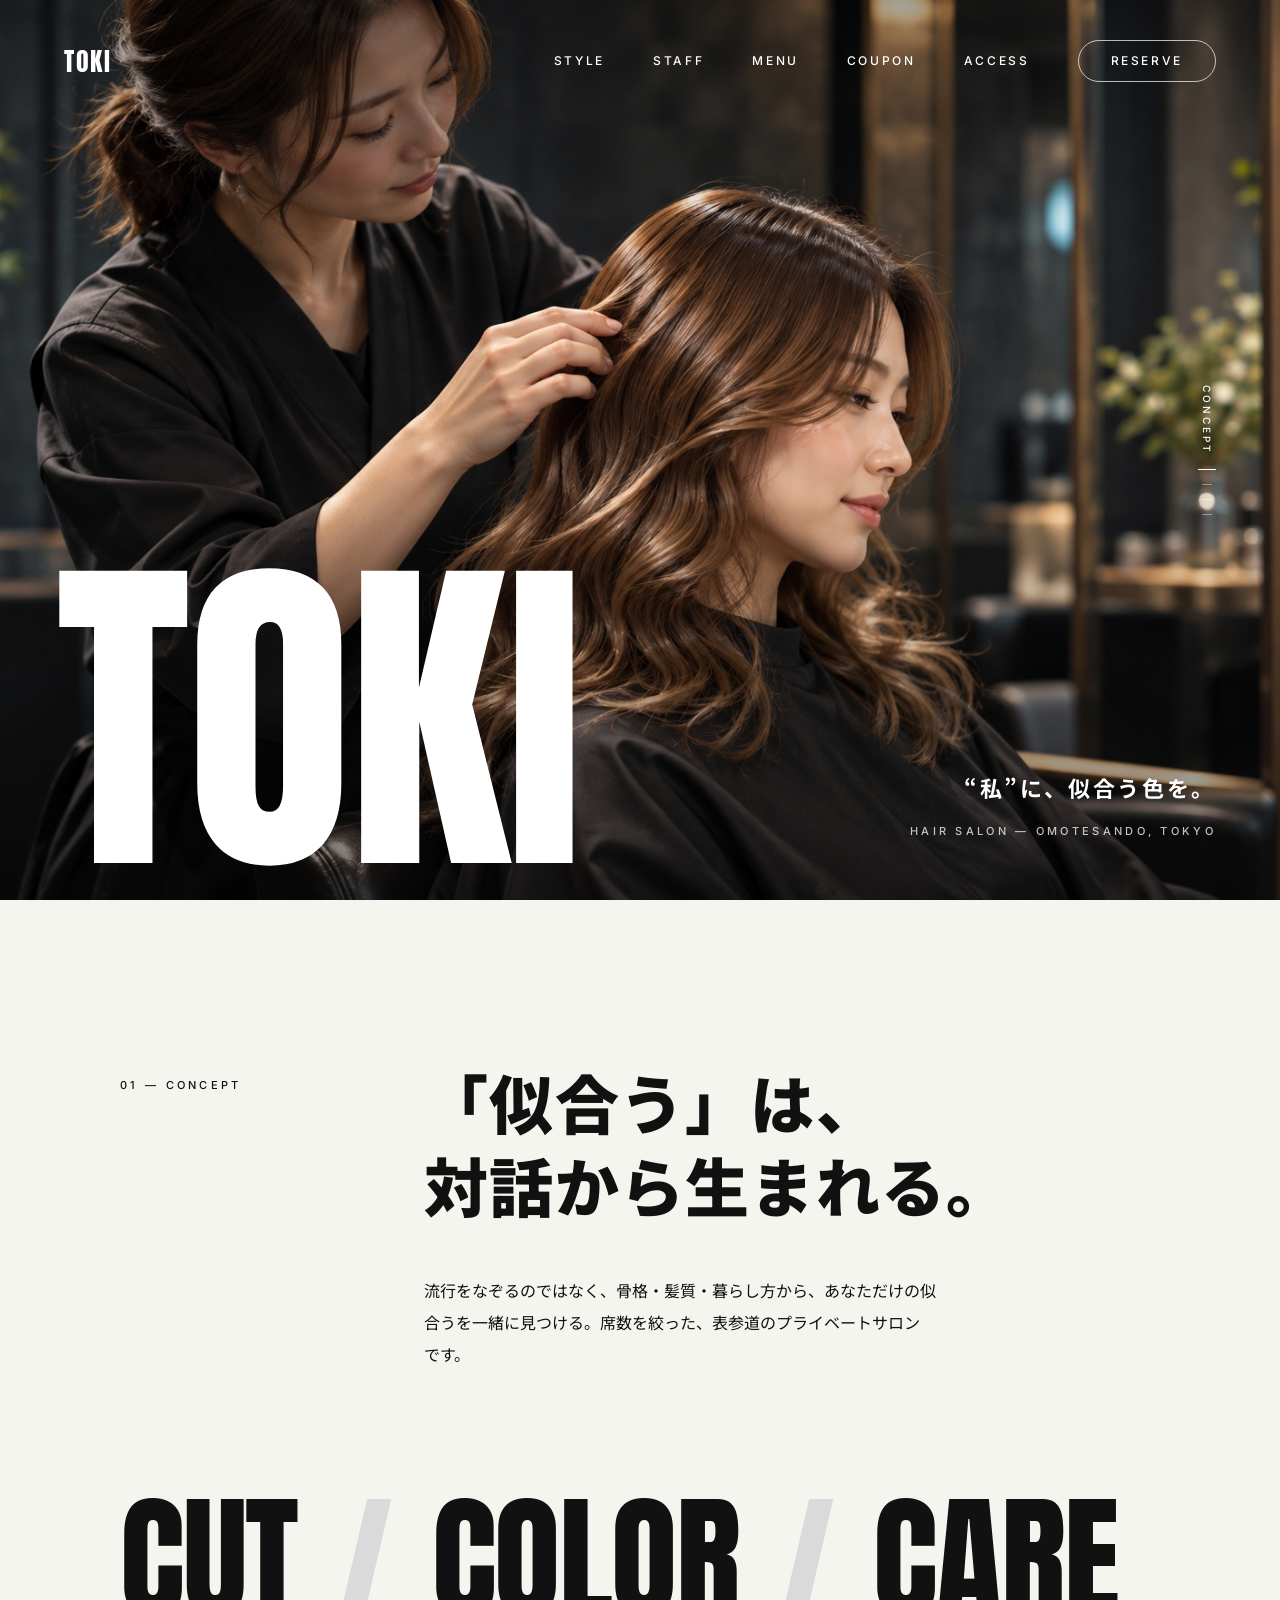
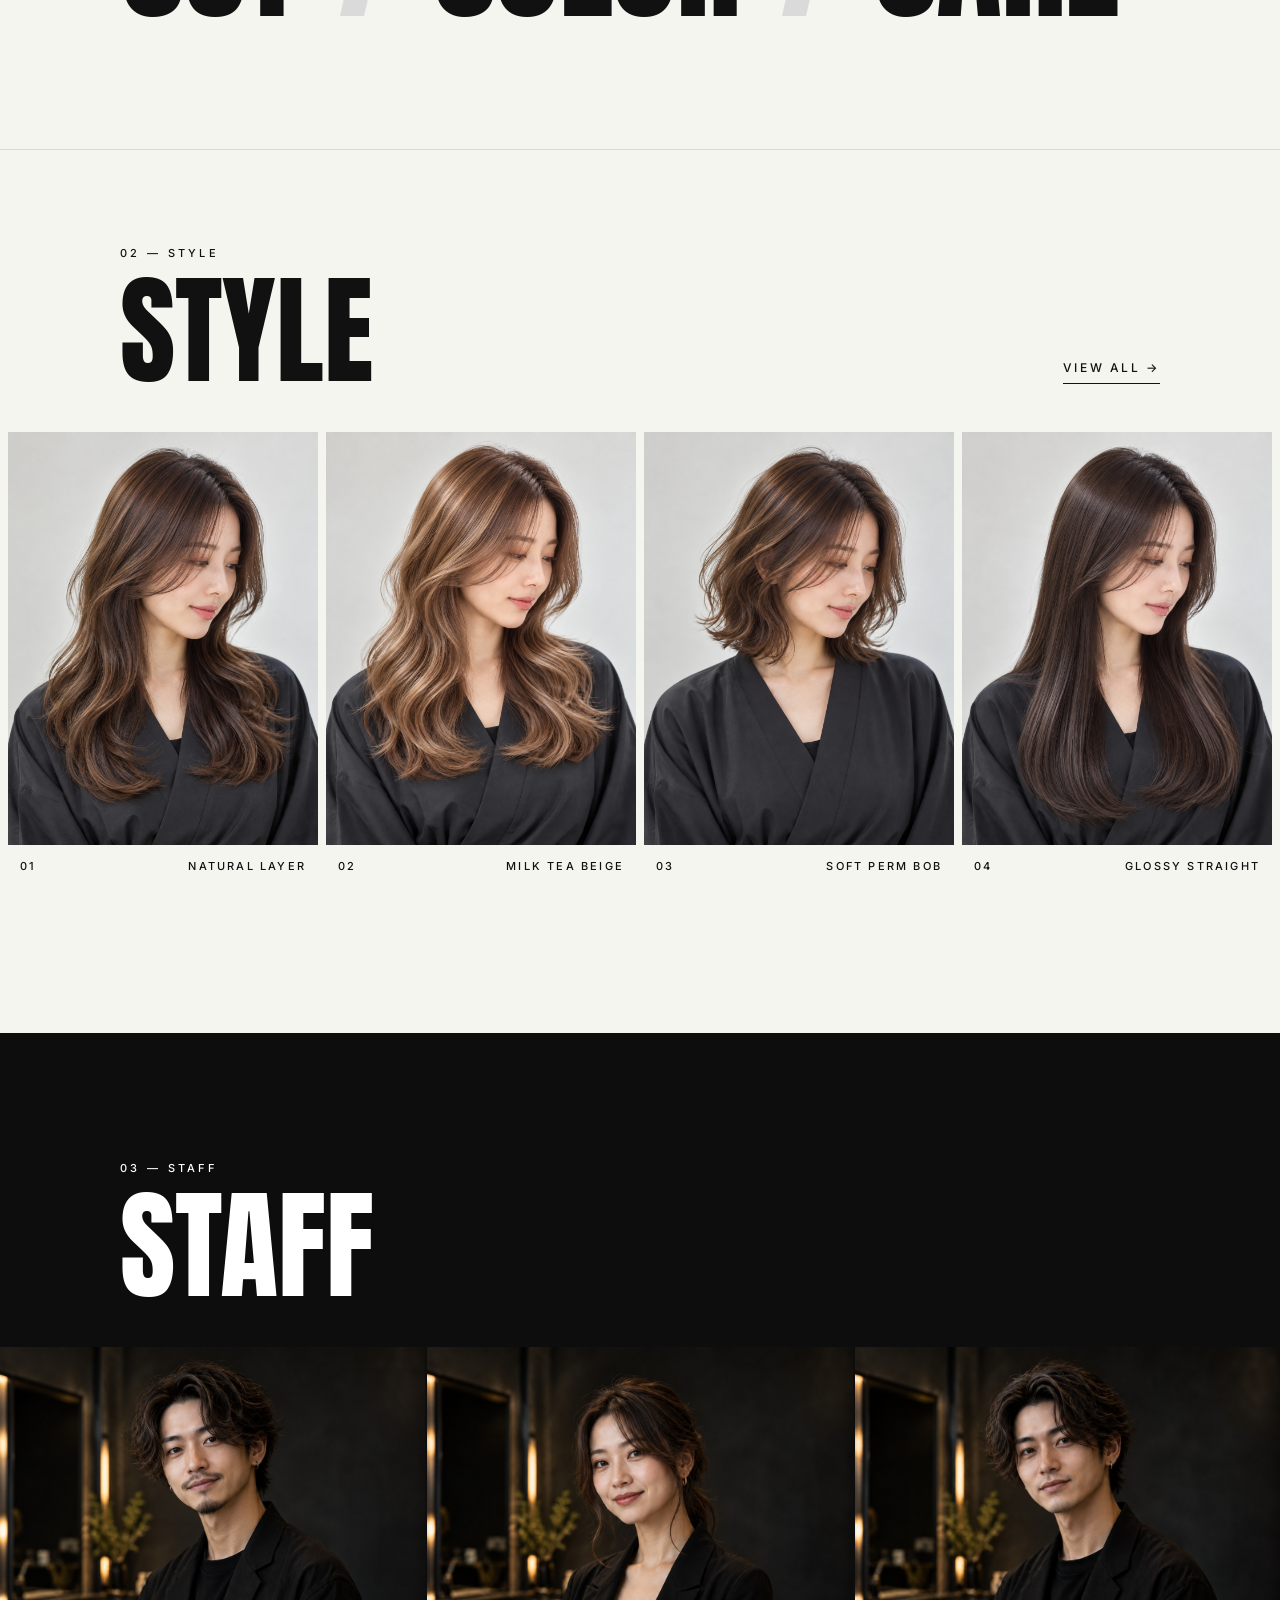
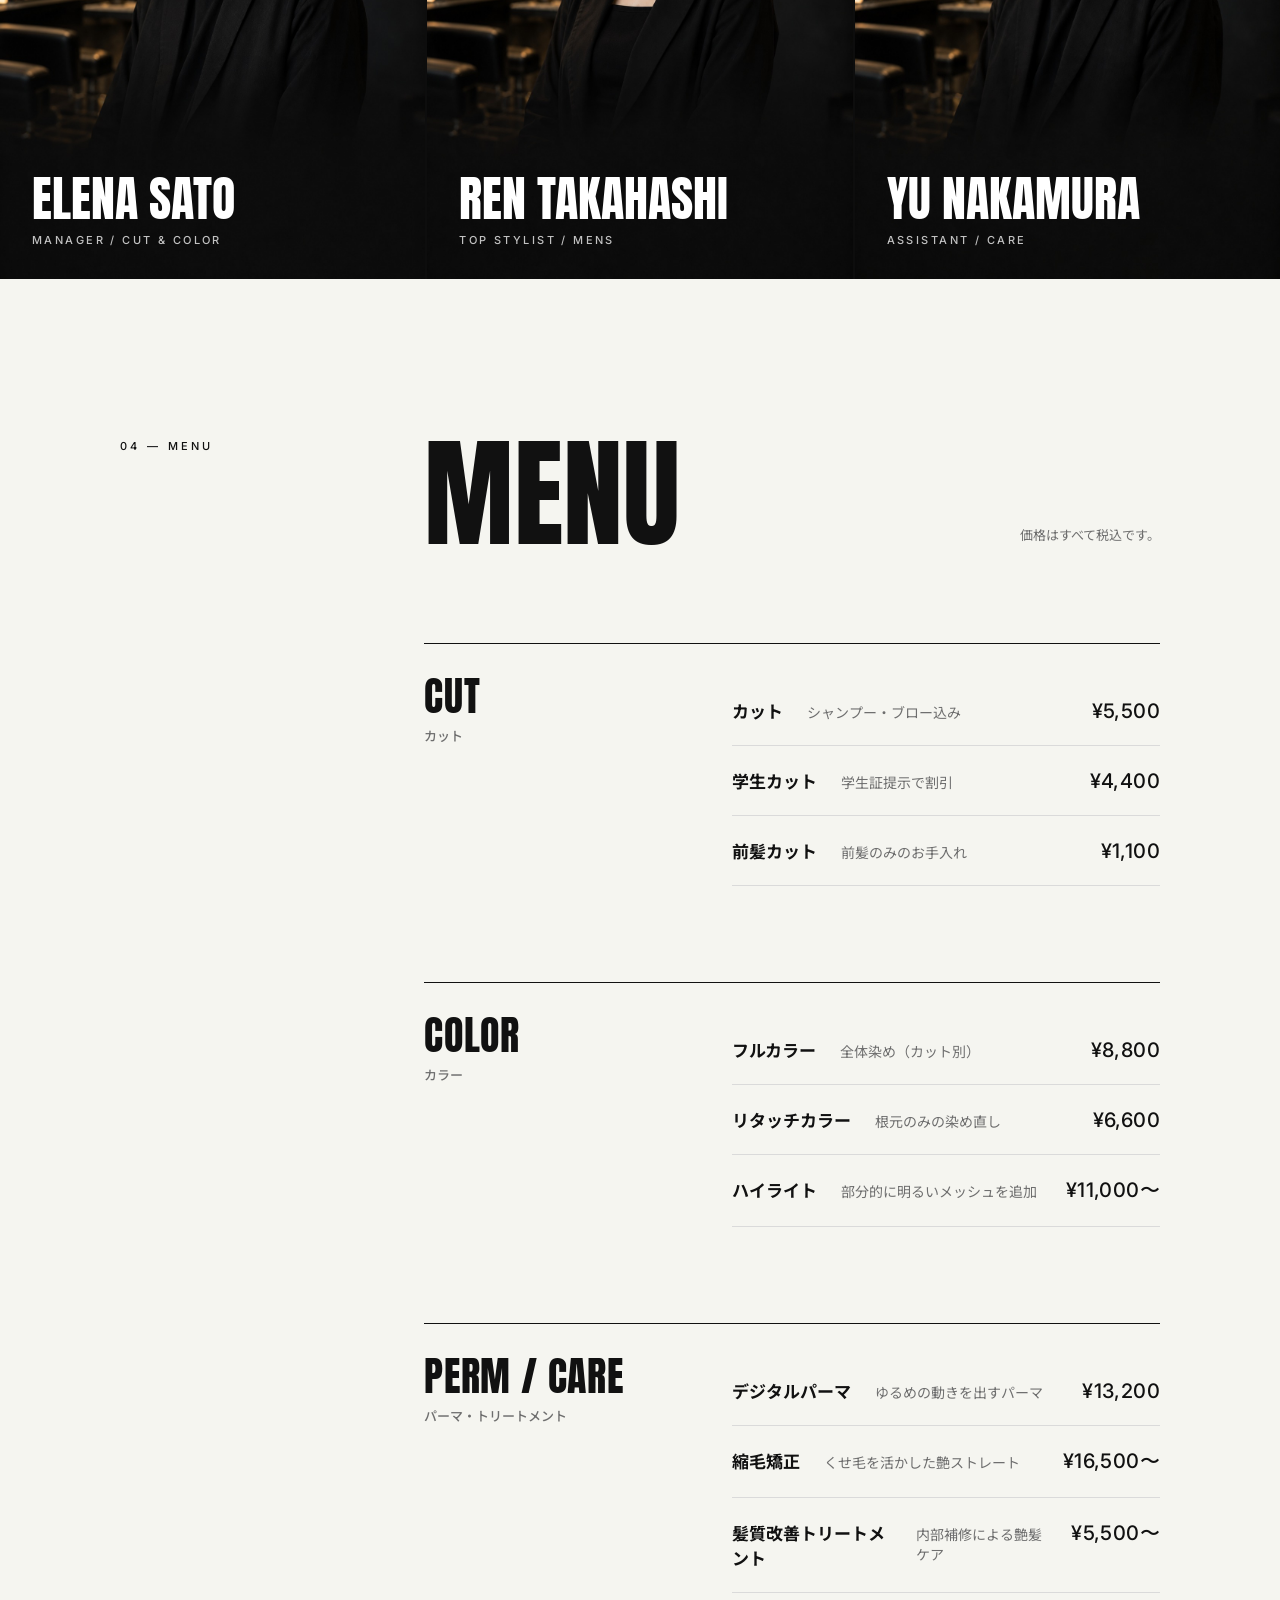
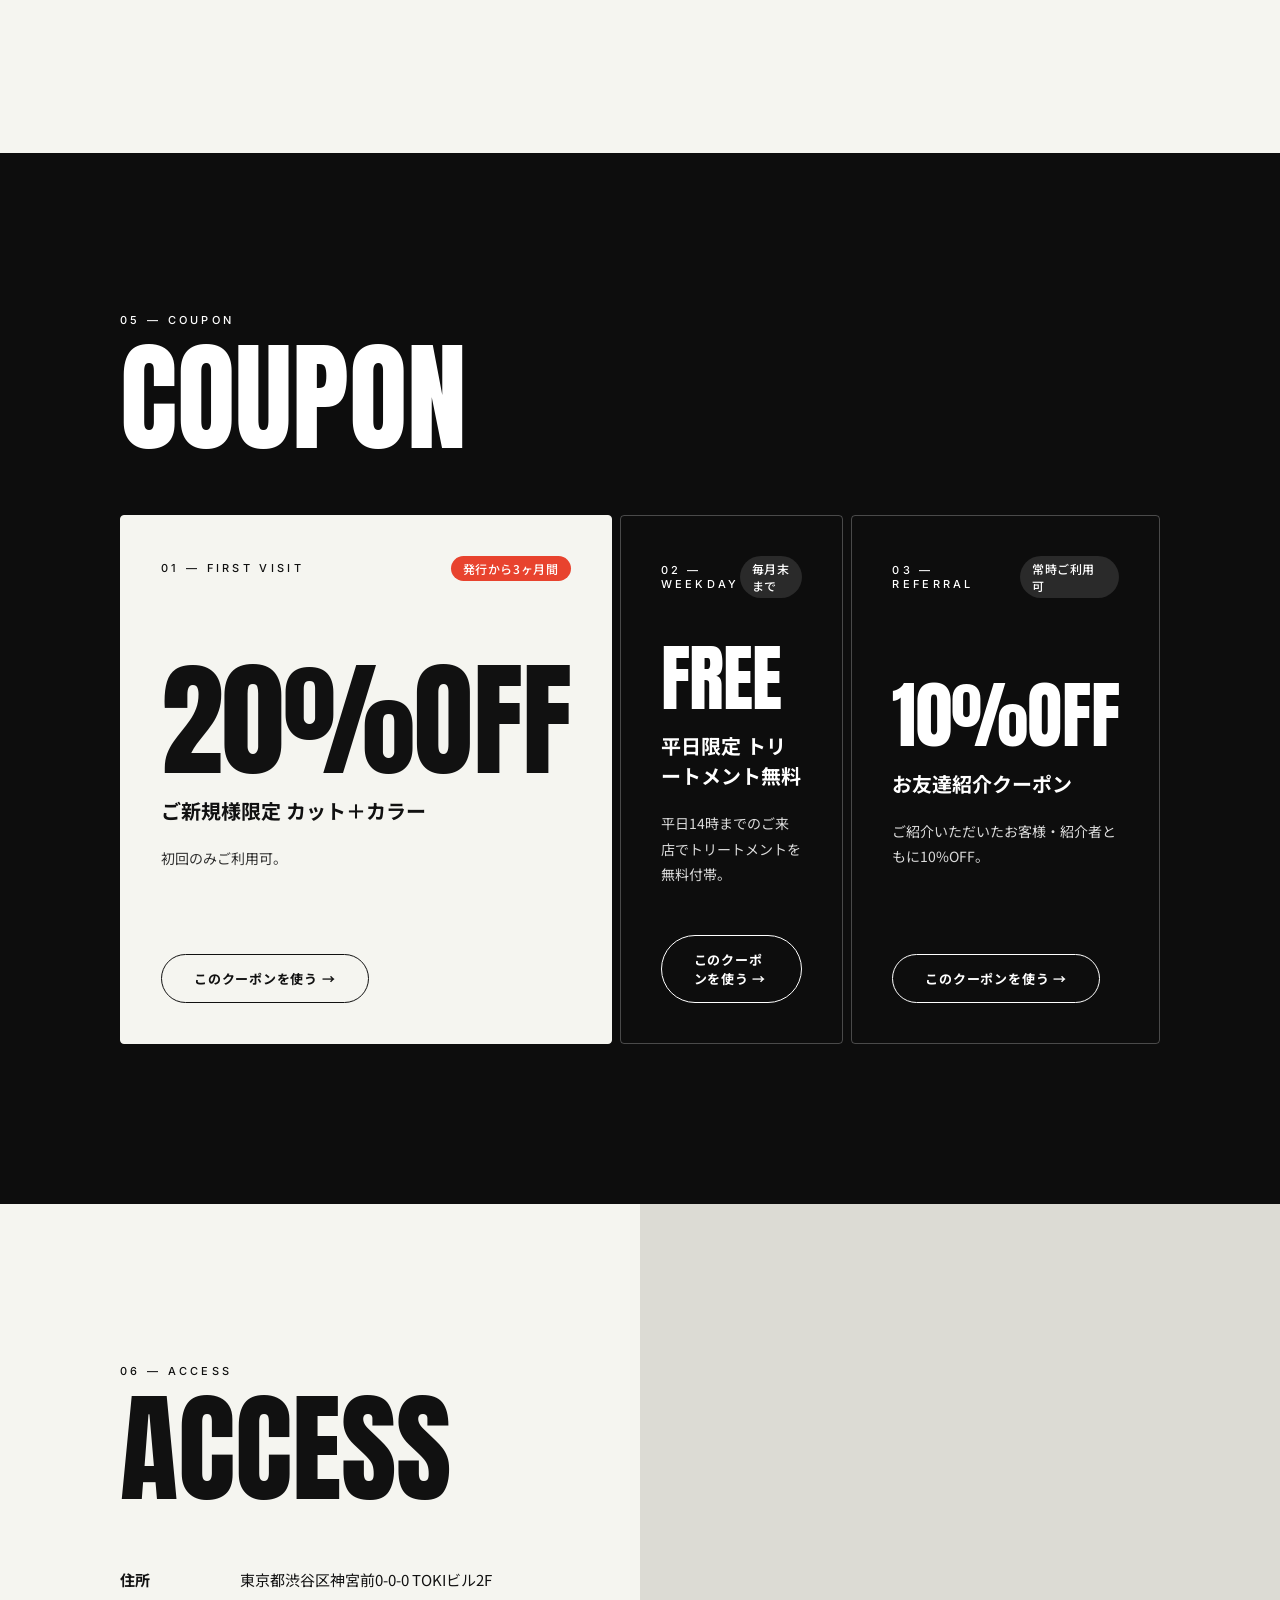
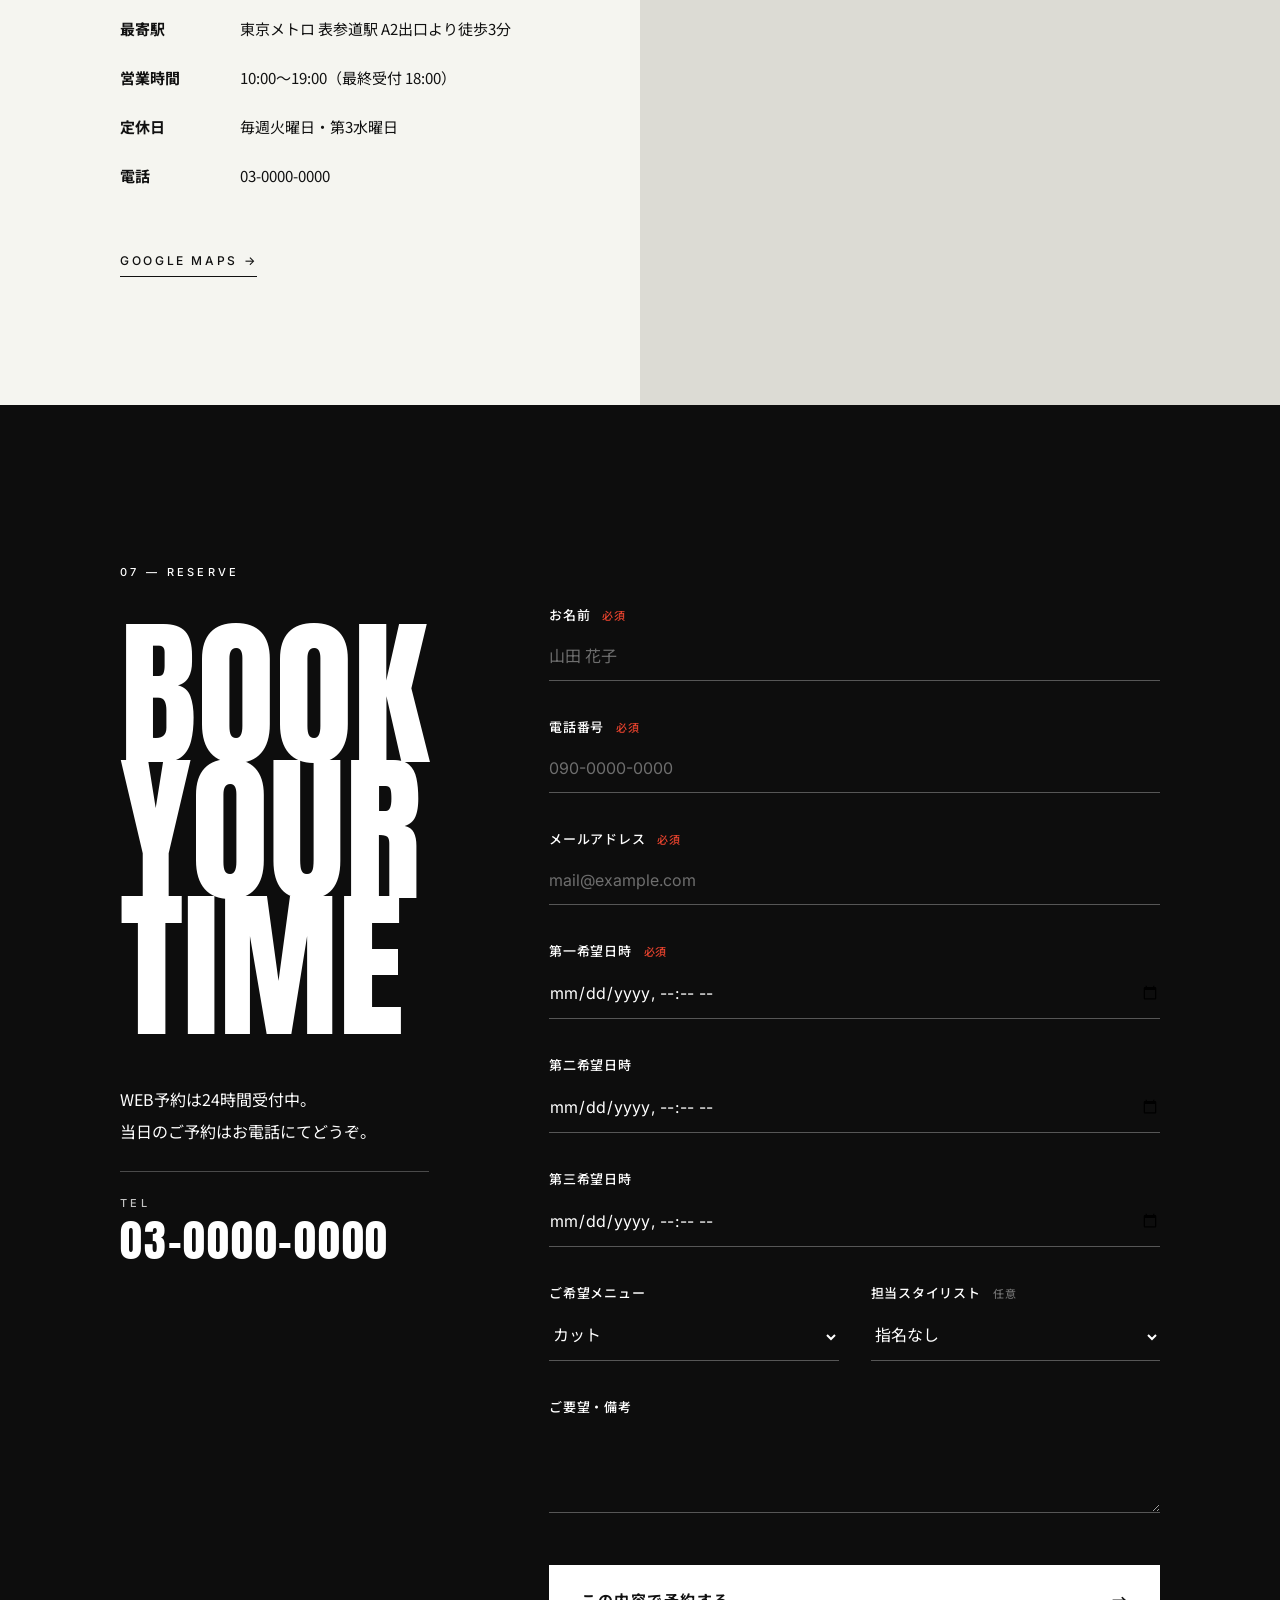
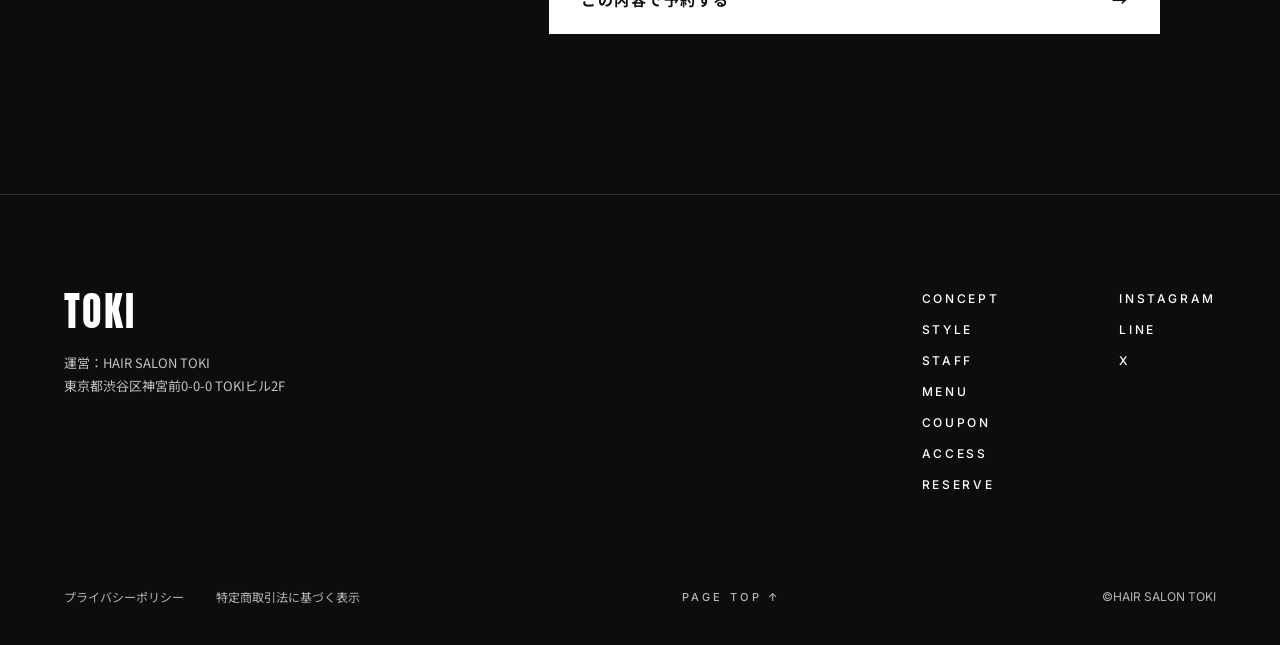
==== index.html @ 78ad76e9 "Add HAIR SALON TOKI static site, spec docs, and CLAUDE.md Import the Claude Design export (7 HTML pa" ====
<!DOCTYPE html>
<html lang="ja">
<head>
<meta charset="utf-8">
<meta name="viewport" content="width=device-width, initial-scale=1">
<title>HAIR SALON TOKI｜"なりたい"に寄り添う美容室</title>
<meta name="description" content="表参道の美容室HAIR SALON TOKI。骨格・髪質・ライフスタイルに合わせた似合わせカットとカラーが得意。少人数制で一人ひとりと丁寧に向き合います。ご新規様限定クーポンあり。">
<meta property="og:title" content="HAIR SALON TOKI｜&quot;なりたい&quot;に寄り添う美容室">
<meta property="og:description" content="一人ひとりの魅力を引き出す、少人数制のプライベートサロン。カット・カラー・トリートメントを得意とするスタイリストがお迎えします。">
<meta property="og:image" content="./images/ogp.jpg">
<meta name="twitter:card" content="summary_large_image">
<link rel="preconnect" href="https://fonts.googleapis.com">
<link rel="preconnect" href="https://fonts.gstatic.com" crossorigin>
<link href="https://fonts.googleapis.com/css2?family=Anton&family=Inter:wght@400;500;600&family=Noto+Sans+JP:wght@400;500;700;900&display=swap" rel="stylesheet">
<link rel="stylesheet" href="./css/style.css">
</head>
<body>
<div class="page">

  <section id="top" class="home-hero">
    <img class="home-hero__img" src="./images/hero-main.jpg" alt="施術中のスタイリストとお客様の様子" width="1586" height="992" fetchpriority="high">
    <div class="home-hero__shade"></div>
    <header class="site-header">
      <a href="index.html" class="site-header__logo" aria-current="page">TOKI</a>
      <nav class="site-header__nav" aria-label="メインメニュー">
        <a href="style.html">STYLE</a>
        <a href="staff.html">STAFF</a>
        <a href="menu.html">MENU</a>
        <a href="menu.html#coupon">COUPON</a>
        <a href="access.html">ACCESS</a>
        <a href="reserve.html" class="btn-outline">RESERVE</a>
      </nav>
    </header>
    <div class="scroll-indicator" aria-hidden="true">
      <div class="scroll-indicator__label">CONCEPT</div>
      <div class="scroll-indicator__tick scroll-indicator__tick--on"></div>
      <div class="scroll-indicator__tick"></div>
      <div class="scroll-indicator__tick"></div>
      <div class="scroll-indicator__tick"></div>
    </div>
    <div class="home-hero__bottom">
      <h1 class="home-hero__logo" aria-label="HAIR SALON TOKI">TOKI</h1>
      <div class="home-hero__copy">
        <p class="home-hero__catch">“私”に、似合う色を。</p>
        <p class="home-hero__place eyebrow" lang="en">HAIR SALON — OMOTESANDO, TOKYO</p>
      </div>
    </div>
  </section>

  <main>
    <section id="concept" class="home-concept light" aria-labelledby="concept-title">
      <div class="story__grid">
        <div class="story__label eyebrow">01 — CONCEPT</div>
        <div class="story__main">
          <h2 id="concept-title" class="story__title">「似合う」は、<br>対話から生まれる。</h2>
          <p class="home-concept__text">流行をなぞるのではなく、骨格・髪質・暮らし方から、あなただけの似合うを一緒に見つける。席数を絞った、表参道のプライベートサロンです。</p>
        </div>
      </div>
      <p class="home-concept__words" lang="en">
        <span>CUT</span><span aria-hidden="true">/</span><span>COLOR</span><span aria-hidden="true">/</span><span>CARE</span>
      </p>
    </section>

    <section id="style" class="home-style light" aria-labelledby="style-title">
      <div class="home-head">
        <div class="section-heading">
          <div class="eyebrow">02 — STYLE</div>
          <h2 id="style-title" class="section-heading__title--xl">STYLE</h2>
        </div>
        <a href="style.html" class="link-underline">VIEW ALL →</a>
      </div>
      <ul class="home-style__grid">
        <li><a href="style.html#style-01" class="home-style__item">
          <div class="home-style__photo"><img src="./images/style-01.jpg" alt="ナチュラルレイヤーのヘアスタイル" width="1086" height="1448" loading="lazy"></div>
          <div class="home-style__caption"><span>01</span><span>NATURAL LAYER</span></div>
        </a></li>
        <li><a href="style.html#style-02" class="home-style__item">
          <div class="home-style__photo"><img src="./images/style-02.jpg" alt="ミルクティーベージュカラーの仕上がり" width="1086" height="1448" loading="lazy"></div>
          <div class="home-style__caption"><span>02</span><span>MILK TEA BEIGE</span></div>
        </a></li>
        <li><a href="style.html#style-03" class="home-style__item">
          <div class="home-style__photo"><img src="./images/style-03.jpg" alt="ゆるふわパーマボブのスタイル" width="1086" height="1448" loading="lazy"></div>
          <div class="home-style__caption"><span>03</span><span>SOFT PERM BOB</span></div>
        </a></li>
        <li><a href="style.html#style-04" class="home-style__item">
          <div class="home-style__photo"><img src="./images/style-04.jpg" alt="艶感のあるロングストレート" width="1086" height="1448" loading="lazy"></div>
          <div class="home-style__caption"><span>04</span><span>GLOSSY STRAIGHT</span></div>
        </a></li>
      </ul>
    </section>

    <section id="staff" class="home-staff" aria-labelledby="staff-title">
      <div class="home-head">
        <div class="section-heading">
          <div class="eyebrow">03 — STAFF</div>
          <h2 id="staff-title" class="section-heading__title--xl">STAFF</h2>
        </div>
      </div>
      <ul class="home-staff__grid">
        <li class="home-staff__card">
          <img src="./images/staff-01.jpg" alt="佐藤スタイリストの写真" width="1122" height="1402" loading="lazy">
          <div class="home-staff__name"><span class="home-staff__name-en">ELENA SATO</span><span class="home-staff__role">MANAGER / CUT &amp; COLOR</span></div>
        </li>
        <li class="home-staff__card">
          <img src="./images/staff-02.jpg" alt="高橋スタイリストの写真" width="1122" height="1402" loading="lazy">
          <div class="home-staff__name"><span class="home-staff__name-en">REN TAKAHASHI</span><span class="home-staff__role">TOP STYLIST / MENS</span></div>
        </li>
        <li class="home-staff__card">
          <img src="./images/staff-03.jpg" alt="中村スタッフの写真" width="1122" height="1402" loading="lazy">
          <div class="home-staff__name"><span class="home-staff__name-en">YU NAKAMURA</span><span class="home-staff__role">ASSISTANT / CARE</span></div>
        </li>
      </ul>
    </section>

    <section id="menu" class="home-menu light" aria-labelledby="menu-title">
      <div class="home-menu__grid">
        <div class="eyebrow">04 — MENU</div>
        <div class="home-menu__main">
          <div class="home-head">
            <h2 id="menu-title" class="section-heading__title--xl">MENU</h2>
            <p class="home-menu__note">価格はすべて税込です。</p>
          </div>
          <div class="home-menu__cat">
            <h3 class="home-menu__cat-name"><span class="home-menu__cat-en">CUT</span><span class="home-menu__cat-ja">カット</span></h3>
            <ul class="price-list">
              <li><span class="price-list__name"><b>カット</b><span>シャンプー・ブロー込み</span></span><span class="price">¥5,500</span></li>
              <li><span class="price-list__name"><b>学生カット</b><span>学生証提示で割引</span></span><span class="price">¥4,400</span></li>
              <li><span class="price-list__name"><b>前髪カット</b><span>前髪のみのお手入れ</span></span><span class="price">¥1,100</span></li>
            </ul>
          </div>
          <div class="home-menu__cat">
            <h3 class="home-menu__cat-name"><span class="home-menu__cat-en">COLOR</span><span class="home-menu__cat-ja">カラー</span></h3>
            <ul class="price-list">
              <li><span class="price-list__name"><b>フルカラー</b><span>全体染め（カット別）</span></span><span class="price">¥8,800</span></li>
              <li><span class="price-list__name"><b>リタッチカラー</b><span>根元のみの染め直し</span></span><span class="price">¥6,600</span></li>
              <li><span class="price-list__name"><b>ハイライト</b><span>部分的に明るいメッシュを追加</span></span><span class="price">¥11,000〜</span></li>
            </ul>
          </div>
          <div class="home-menu__cat">
            <h3 class="home-menu__cat-name"><span class="home-menu__cat-en">PERM / CARE</span><span class="home-menu__cat-ja">パーマ・トリートメント</span></h3>
            <ul class="price-list">
              <li><span class="price-list__name"><b>デジタルパーマ</b><span>ゆるめの動きを出すパーマ</span></span><span class="price">¥13,200</span></li>
              <li><span class="price-list__name"><b>縮毛矯正</b><span>くせ毛を活かした艶ストレート</span></span><span class="price">¥16,500〜</span></li>
              <li><span class="price-list__name"><b>髪質改善トリートメント</b><span>内部補修による艶髪ケア</span></span><span class="price">¥5,500〜</span></li>
            </ul>
          </div>
        </div>
      </div>
    </section>

    <section id="coupon" class="coupons" aria-labelledby="coupon-title">
      <div class="coupons__head">
        <div class="section-heading">
          <div class="eyebrow">05 — COUPON</div>
          <h2 id="coupon-title" class="section-heading__title--xl">COUPON</h2>
        </div>
      </div>
      <div class="coupons__grid">
        <article class="coupon coupon--featured">
          <div class="coupon__top eyebrow"><span>01 — FIRST VISIT</span><span class="coupon__period">発行から3ヶ月間</span></div>
          <div class="coupon__main">
            <div class="coupon__big">20%OFF</div>
            <h3 class="coupon__name">ご新規様限定 カット＋カラー</h3>
            <p class="coupon__desc">初回のみご利用可。</p>
          </div>
          <a href="#reservation" class="btn-line">このクーポンを使う →</a>
        </article>
        <article class="coupon">
          <div class="coupon__top eyebrow"><span>02 — WEEKDAY</span><span class="coupon__period">毎月末まで</span></div>
          <div class="coupon__main">
            <div class="coupon__big">FREE</div>
            <h3 class="coupon__name">平日限定 トリートメント無料</h3>
            <p class="coupon__desc">平日14時までのご来店でトリートメントを無料付帯。</p>
          </div>
          <a href="#reservation" class="btn-line">このクーポンを使う →</a>
        </article>
        <article class="coupon">
          <div class="coupon__top eyebrow"><span>03 — REFERRAL</span><span class="coupon__period">常時ご利用可</span></div>
          <div class="coupon__main">
            <div class="coupon__big">10%OFF</div>
            <h3 class="coupon__name">お友達紹介クーポン</h3>
            <p class="coupon__desc">ご紹介いただいたお客様・紹介者ともに10%OFF。</p>
          </div>
          <a href="#reservation" class="btn-line">このクーポンを使う →</a>
        </article>
      </div>
    </section>

    <section id="access" class="access home-access light" aria-labelledby="access-title">
      <div class="access__info">
        <div class="section-heading">
          <div class="eyebrow">06 — ACCESS</div>
          <h2 id="access-title" class="section-heading__title--xl">ACCESS</h2>
        </div>
        <dl class="info-list">
          <div><dt>住所</dt><dd>東京都渋谷区神宮前0-0-0 TOKIビル2F</dd></div>
          <div><dt>最寄駅</dt><dd>東京メトロ 表参道駅 A2出口より徒歩3分</dd></div>
          <div><dt>営業時間</dt><dd>10:00〜19:00（最終受付 18:00）</dd></div>
          <div><dt>定休日</dt><dd>毎週火曜日・第3水曜日</dd></div>
          <div><dt>電話</dt><dd>03-0000-0000</dd></div>
        </dl>
        <a href="https://www.google.com/maps?q=%E8%A1%A8%E5%8F%82%E9%81%93%E9%A7%85" target="_blank" rel="noopener" class="link-underline">GOOGLE MAPS →</a>
      </div>
      <div class="access__map">
        <iframe src="https://www.google.com/maps?q=%E8%A1%A8%E5%8F%82%E9%81%93%E9%A7%85&amp;output=embed" title="店舗周辺の地図" loading="lazy" referrerpolicy="no-referrer-when-downgrade"></iframe>
      </div>
    </section>

    <section id="reservation" class="home-reserve" aria-labelledby="reserve-title">
      <div class="home-reserve__grid">
        <div class="home-reserve__intro">
          <div class="eyebrow">07 — RESERVE</div>
          <h2 id="reserve-title" class="home-reserve__title">BOOK<br>YOUR<br>TIME</h2>
          <div class="home-reserve__contact">
            <p class="home-reserve__lead">WEB予約は24時間受付中。<br>当日のご予約はお電話にてどうぞ。</p>
            <a href="tel:03-0000-0000" class="home-reserve__tel">
              <span class="eyebrow">TEL</span>
              <span class="home-reserve__tel-number">03-0000-0000</span>
            </a>
          </div>
        </div>

        <form id="home-reserve-form" class="form form--dark" action="#" method="post">
          <label class="field"><span class="field__label">お名前<span class="field__req">必須</span></span><input type="text" name="name" placeholder="山田 花子" autocomplete="name" required></label>
          <label class="field"><span class="field__label">電話番号<span class="field__req">必須</span></span><input type="tel" name="tel" placeholder="090-0000-0000" autocomplete="tel" required></label>
          <label class="field"><span class="field__label">メールアドレス<span class="field__req">必須</span></span><input type="email" name="email" placeholder="mail@example.com" autocomplete="email" required></label>
          <label class="field"><span class="field__label">第一希望日時<span class="field__req">必須</span></span><input type="datetime-local" name="date1" required></label>
          <label class="field"><span class="field__label">第二希望日時</span><input type="datetime-local" name="date2"></label>
          <label class="field"><span class="field__label">第三希望日時</span><input type="datetime-local" name="date3"></label>
          <div class="form__row">
            <label class="field"><span class="field__label">ご希望メニュー</span>
              <select name="menu">
                <option>カット</option>
                <option>カット＋カラー</option>
                <option>パーマ</option>
                <option>縮毛矯正</option>
                <option>トリートメント</option>
              </select>
            </label>
            <label class="field"><span class="field__label">担当スタイリスト<span class="field__opt">任意</span></span>
              <select name="stylist">
                <option>指名なし</option>
                <option>佐藤</option>
                <option>高橋</option>
                <option>中村</option>
              </select>
            </label>
          </div>
          <label class="field"><span class="field__label">ご要望・備考</span><textarea name="note" rows="3"></textarea></label>
          <button type="submit" class="form__submit"><span class="form__submit-label">この内容で予約する</span><span aria-hidden="true">→</span></button>
          <p class="visually-hidden" role="status" id="home-reserve-status"></p>
        </form>
      </div>
    </section>
  </main>

  <footer class="site-footer site-footer--ruled">
    <div class="site-footer__top">
      <div class="site-footer__brand">
        <a href="index.html" class="site-footer__logo">TOKI</a>
        <address class="site-footer__address">運営：HAIR SALON TOKI<br>東京都渋谷区神宮前0-0-0 TOKIビル2F</address>
      </div>
      <nav class="site-footer__nav" aria-label="フッターメニュー">
        <a href="concept.html">CONCEPT</a>
        <a href="style.html">STYLE</a>
        <a href="staff.html">STAFF</a>
        <a href="menu.html">MENU</a>
        <a href="menu.html#coupon">COUPON</a>
        <a href="access.html">ACCESS</a>
        <a href="reserve.html">RESERVE</a>
      </nav>
      <nav class="site-footer__nav" aria-label="SNS">
        <a href="#">INSTAGRAM</a>
        <a href="#">LINE</a>
        <a href="#">X</a>
      </nav>
    </div>
    <div class="site-footer__bottom">
      <div class="site-footer__legal">
        <a href="/privacy-policy">プライバシーポリシー</a>
        <a href="/law">特定商取引法に基づく表示</a>
      </div>
      <a href="#top" class="eyebrow">PAGE TOP ↑</a>
      <small class="site-footer__copy">©HAIR SALON TOKI</small>
    </div>
  </footer>

</div>
<script>
  // TODO: 送信先（予約システム・メール送信API）が決まったら、ここで送信処理を行う。
  // 現状はデザインどおりボタンの表示を切り替えるのみで、入力内容はどこにも送信されない。
  (function () {
    var form = document.getElementById('home-reserve-form');
    var button = form.querySelector('.form__submit');
    var status = document.getElementById('home-reserve-status');
    var sentText = '送信しました。確認のご連絡をお待ちください';
    form.addEventListener('submit', function (e) {
      e.preventDefault();
      button.querySelector('.form__submit-label').textContent = sentText;
      button.disabled = true;
      status.textContent = sentText;
    });
  })();
</script>
</body>
</html>
---- css/style.css ----
/* HAIR SALON TOKI — shared styles */

:root {
  --c-bg: #0D0D0D;
  --c-surface: #171717;
  --c-light: #F5F5F0;
  --c-ink: #111;
  --c-accent: #E8432E;
  --c-chip: #EDEDED;
  --c-line-light: #DADADA;
  --c-muted: rgba(255, 255, 255, .75);
  --c-line: rgba(255, 255, 255, .2);

  --f-display: "Anton", sans-serif;
  --f-latin: "Inter", sans-serif;
  --f-jp: "Noto Sans JP", sans-serif;

  /* How far the viewport is below the 1440px design width (0 at ≥1440px).
     Used to scale oversized display type down toward the 1200px minimum. */
  --shrink: max(0px, 1440px - 100vw);
}

html { scroll-behavior: smooth; }
body {
  margin: 0;
  background: var(--c-bg);
  font-family: "Inter", "Noto Sans JP", sans-serif;
  -webkit-font-smoothing: antialiased;
}
a { color: inherit; text-decoration: none; }
a:hover { color: var(--c-accent); }
input, select, textarea { font: inherit; color: inherit; }
::placeholder { color: #6E6E6E; }
h1, h2, h3, p { margin: 0; }

.page {
  width: 100%;
  min-width: 1200px;
  background: var(--c-bg);
  color: #fff;
}

/* Label (small tracked caps) */
.eyebrow {
  font: 500 11px var(--f-latin);
  letter-spacing: .3em;
}

/* Pill buttons */
.btn-outline {
  padding: 14px 32px;
  border: 1px solid rgba(255, 255, 255, .7);
  border-radius: 999px;
  transition: all .2s;
}
.btn-outline:hover {
  background: #fff;
  color: var(--c-ink);
  transform: translateY(-1px);
}

/* Header */
.site-header {
  position: relative;
  z-index: 2;
  display: flex;
  align-items: center;
  justify-content: space-between;
  padding: 40px 64px;
}
.site-header__logo {
  font: 400 26px/1 var(--f-display);
  letter-spacing: .06em;
}
.site-header__nav {
  display: flex;
  align-items: center;
  gap: 48px;
  font: 500 12px/1 var(--f-latin);
  letter-spacing: .22em;
}
.site-header__nav a[aria-current="page"] {
  padding-bottom: 6px;
  border-bottom: 1px solid #fff;
}

/* Lower-page hero */
.page-hero {
  position: relative;
  overflow: hidden;
  padding: 0 0 128px;
}
.page-hero__watermark {
  position: absolute;
  left: -24px;
  bottom: -60px;
  font: 400 520px/.8 var(--f-display);
  color: #fff;
  opacity: .06;
  white-space: nowrap;
  pointer-events: none;
}
.page-hero__inner {
  position: relative;
  display: grid;
  grid-template-columns: 1fr minmax(280px, 480px);
  gap: 96px;
  align-items: end;
  padding: 160px 120px 0;
}
.page-hero__heading {
  display: flex;
  flex-direction: column;
  gap: 32px;
}
.breadcrumb {
  display: flex;
  gap: 12px;
  color: var(--c-muted);
}
.breadcrumb ol {
  display: contents;
  list-style: none;
}
.breadcrumb li { display: contents; }
.breadcrumb [aria-current="page"] { color: #fff; }
.page-hero__title {
  font: 400 calc(200px - var(--shrink) * .15)/.85 var(--f-display);
  letter-spacing: -.01em;
}
.page-hero__lead {
  padding-bottom: 16px;
  font: 400 16px/2 var(--f-jp);
  text-wrap: pretty;
}
.page-hero__aside {
  display: flex;
  flex-direction: column;
  gap: 24px;
  padding-bottom: 16px;
}
.page-hero__aside .page-hero__lead { padding-bottom: 0; }
.page-hero__note {
  font: 400 13px var(--f-jp);
  color: rgba(255, 255, 255, .7);
}
.page-hero--compact { padding-bottom: 96px; }
/* Longer words (CONCEPT / RESERVE) use a smaller watermark */
.page-hero__watermark--sm { font-size: 400px; }

/* Current page shown as a filled RESERVE button */
.site-header__nav .btn-outline[aria-current="page"] {
  padding-bottom: 14px;
  border-bottom: 1px solid rgba(255, 255, 255, .7);
  background: #fff;
  color: var(--c-ink);
}

/* Small solid pill on light sections */
.btn-dark {
  align-self: flex-start;
  padding: 14px 32px;
  background: var(--c-ink);
  color: #fff;
  border-radius: 999px;
  font: 700 13px var(--f-jp);
  letter-spacing: .06em;
  transition: all .2s;
}
.btn-dark:hover {
  background: #000;
  color: #fff;
  transform: translateY(-1px);
}
.btn-line {
  padding: 14px 32px;
  border: 1px solid currentColor;
  border-radius: 999px;
  font: 700 13px var(--f-jp);
  letter-spacing: .06em;
  transition: all .2s;
}
.btn-line:hover { transform: translateY(-1px); }

/* Section heading (label + big display word) */
.section-heading {
  display: flex;
  flex-direction: column;
  gap: 16px;
  margin: 0;
  font-weight: inherit;
}
.section-heading__title { font: 400 72px/.9 var(--f-display); }
.section-heading__title--xl { font: 400 120px/.9 var(--f-display); }

.light {
  background: var(--c-light);
  color: var(--c-ink);
}

/* Staff list */
.staff-list {
  display: flex;
  flex-direction: column;
  padding: 0 120px 160px;
}
.staff {
  display: grid;
  grid-template-columns: 520px 1fr;
  gap: 96px;
  align-items: end;
  padding: 96px 0;
  border-top: 1px solid var(--c-line);
}
.staff__photo {
  margin: 0;
  aspect-ratio: 4 / 5;
  overflow: hidden;
  background: var(--c-surface);
  border-radius: 4px;
}
.staff__photo img {
  display: block;
  width: 100%;
  height: 100%;
  object-fit: cover;
  object-position: center top;
}
.staff__body {
  display: flex;
  flex-direction: column;
  gap: 40px;
  padding-bottom: 16px;
}
.staff__meta { color: var(--c-muted); }
.staff__names {
  display: flex;
  flex-direction: column;
  gap: 20px;
  margin: 0;
  font-weight: inherit;
}
.staff__name-en { font: 400 96px/.9 var(--f-display); }
.staff__name-ja { font: 700 24px var(--f-jp); }
.tags {
  display: flex;
  flex-wrap: wrap;
  gap: 8px;
  margin: 0;
  padding: 0;
  list-style: none;
}
.chip {
  padding: 4px 12px;
  background: var(--c-chip);
  color: var(--c-ink);
  border-radius: 999px;
  font: 500 12px var(--f-jp);
  letter-spacing: .05em;
}
.staff__bio {
  max-width: 520px;
  font: 400 16px/2 var(--f-jp);
  text-wrap: pretty;
}
.staff__cta {
  align-self: flex-start;
  font: 700 13px var(--f-jp);
  letter-spacing: .06em;
}

/* Style list */
.style-item {
  display: flex;
  border-bottom: 1px solid var(--c-line-light);
}
.style-item:nth-child(even) { flex-direction: row-reverse; }
.style-item__photo {
  flex: 0 0 50%;
  margin: 0;
  aspect-ratio: 3 / 4;
  overflow: hidden;
  background: #e4e3dd;
}
.style-item__photo img,
.menu-cat__photo img {
  display: block;
  width: 100%;
  height: 100%;
  object-fit: cover;
}
.style-item__body {
  flex: 1;
  display: flex;
  flex-direction: column;
  justify-content: space-between;
  gap: 64px;
  padding: 96px 120px;
}
.style-item__no {
  font: 400 200px/.8 var(--f-display);
  color: var(--c-line-light);
}
.style-item__text {
  display: flex;
  flex-direction: column;
  gap: 28px;
}
.style-item__names {
  display: flex;
  flex-direction: column;
  gap: 28px;
  margin: 0;
  font-weight: inherit;
}
.style-item__name-en { font: 400 72px/.95 var(--f-display); }
.style-item__name-ja { font: 700 22px var(--f-jp); }
.style-item__desc {
  max-width: 440px;
  font: 400 16px/2 var(--f-jp);
  text-wrap: pretty;
}
.style-item__order {
  display: flex;
  flex-direction: column;
  gap: 24px;
  padding-top: 32px;
  border-top: 1px solid var(--c-ink);
}
.style-item__price-row {
  display: flex;
  justify-content: space-between;
  align-items: baseline;
  gap: 24px;
}
.price { font: 500 24px var(--f-latin); }

/* Menu */
.menu-jump {
  position: relative;
  display: flex;
  gap: 8px;
  padding: 96px 120px 0;
}
.menu-jump a {
  display: flex;
  align-items: center;
  gap: 16px;
  padding: 14px 28px;
  border: 1px solid rgba(255, 255, 255, .3);
  border-radius: 999px;
  font: 500 12px var(--f-latin);
  letter-spacing: .2em;
  transition: all .2s;
}
.menu-jump a:hover {
  background: #fff;
  color: var(--c-ink);
  transform: translateY(-1px);
}
.menu-jump span { color: rgba(255, 255, 255, .6); }

.menu-cat {
  display: grid;
  grid-template-columns: 560px 1fr;
  border-bottom: 1px solid var(--c-line-light);
}
.menu-cat__photo {
  position: relative;
  margin: 0;
  aspect-ratio: 3 / 4;
  overflow: hidden;
  background: #e4e3dd;
}
.menu-cat__photo figcaption {
  position: absolute;
  left: 32px;
  bottom: 28px;
  color: #fff;
}
.menu-cat__body {
  display: flex;
  flex-direction: column;
  justify-content: space-between;
  gap: 64px;
  padding: 96px 120px 96px 96px;
}
.menu-cat__intro {
  display: flex;
  flex-direction: column;
  gap: 24px;
}
.menu-cat__lead {
  max-width: 480px;
  font: 400 16px/2 var(--f-jp);
  text-wrap: pretty;
}
.price-list {
  display: flex;
  flex-direction: column;
  margin: 0;
  padding: 0;
  list-style: none;
  border-top: 1px solid var(--c-ink);
}
.price-list li {
  display: grid;
  grid-template-columns: 1fr auto;
  align-items: baseline;
  gap: 24px;
  padding: 26px 0;
  border-bottom: 1px solid var(--c-line-light);
}
.price-list__name {
  display: flex;
  flex-direction: column;
  gap: 8px;
}
.price-list__name b { font: 700 18px var(--f-jp); }
.price-list__name span {
  font: 400 14px var(--f-jp);
  color: #6E6E6E;
}
.price-list .price { letter-spacing: .02em; }

/* Coupons */
.coupons {
  padding: 160px 120px;
  background: var(--c-bg);
}
.coupons__head {
  display: flex;
  justify-content: space-between;
  align-items: flex-end;
  margin-bottom: 64px;
}
.coupons__note {
  font: 400 13px/1.8 var(--f-jp);
  color: rgba(255, 255, 255, .7);
  text-align: right;
}
.coupons__grid {
  display: grid;
  grid-template-columns: 1.4fr 1fr 1fr;
  gap: 8px;
}
.coupon {
  display: flex;
  flex-direction: column;
  justify-content: space-between;
  gap: 48px;
  min-height: 400px;
  padding: 40px;
  background: transparent;
  color: #fff;
  border: 1px solid rgba(255, 255, 255, .25);
  border-radius: 4px;
  box-sizing: border-box;
}
.coupon--featured {
  background: var(--c-light);
  color: var(--c-ink);
  border-color: var(--c-light);
}
.coupon__top {
  display: flex;
  justify-content: space-between;
  align-items: center;
}
.coupon__period {
  padding: 4px 12px;
  background: #2a2a2a;
  color: #fff;
  border-radius: 999px;
  font: 500 12px var(--f-jp);
  letter-spacing: .05em;
}
.coupon--featured .coupon__period { background: var(--c-accent); }
.coupon__main {
  display: flex;
  flex-direction: column;
  gap: 20px;
}
.coupon__big {
  font: 400 calc(91px - var(--shrink) * .1125)/.9 var(--f-display);
  letter-spacing: -.01em;
}
/* Design sizes are 160px / 96px; trimmed so all three cards fit the 1200px content width at 1440px. */
.coupon--featured .coupon__big { font-size: calc(151px - var(--shrink) * .1625); }
.coupon__name {
  margin: 0;
  font: 700 20px/1.5 var(--f-jp);
}
.coupon__desc {
  font: 400 14px/1.8 var(--f-jp);
  opacity: .85;
}
.coupon .btn-line {
  align-self: flex-start;
}
.coupon .btn-line:hover { opacity: .8; }

/* Concept */
.concept-photo {
  height: 720px;
  overflow: hidden;
  background: var(--c-surface);
}
.concept-photo img {
  display: block;
  width: 100%;
  height: 100%;
  object-fit: cover;
  object-position: 60% 35%;
}
.story {
  padding: 160px 120px;
}
.story__grid {
  display: grid;
  grid-template-columns: 240px 1fr;
  gap: 64px;
}
.story__label { padding-top: 18px; }
.story__main {
  display: flex;
  flex-direction: column;
  gap: 64px;
}
.story__title {
  margin: 0;
  font: 900 64px/1.3 var(--f-jp);
  letter-spacing: .02em;
}
.story__text {
  display: flex;
  flex-direction: column;
  gap: 32px;
  max-width: 640px;
  font: 400 16px/2.1 var(--f-jp);
}
.story__text p { text-wrap: pretty; }

.keywords {
  padding: 160px 120px;
  background: var(--c-bg);
}
.keywords > .eyebrow { margin: 0 0 64px; font-weight: 500; }
.keywords__grid {
  display: grid;
  grid-template-columns: repeat(3, 1fr);
}
.keyword {
  display: flex;
  flex-direction: column;
  gap: 32px;
  padding: 48px 40px 48px 0;
  border-top: 1px solid rgba(255, 255, 255, .3);
  transition: all .2s;
}
.keyword:hover {
  color: #fff;
  border-top-color: #fff;
}
.keyword__en { font: 400 120px/.9 var(--f-display); }
.keyword__ja { font: 700 18px var(--f-jp); }
.keyword__desc {
  max-width: 320px;
  font: 400 15px/1.9 var(--f-jp);
  color: rgba(255, 255, 255, .85);
  text-wrap: pretty;
}
.keyword__more {
  font: 500 12px var(--f-latin);
  letter-spacing: .22em;
}

/* Access */
.access {
  display: grid;
  grid-template-columns: 1fr 1fr;
  min-height: 760px;
}
.access__info {
  display: flex;
  flex-direction: column;
  justify-content: space-between;
  gap: 64px;
  padding: 128px 96px 128px 120px;
}
.info-list {
  display: flex;
  flex-direction: column;
  margin: 0;
}
.info-list > div {
  display: grid;
  grid-template-columns: 120px 1fr;
  gap: 24px;
  padding: 22px 0;
  border-bottom: 1px solid var(--c-line-light);
  font: 400 16px/1.8 var(--f-jp);
}
.info-list dt { font-weight: 700; }
.info-list dd { margin: 0; }
.access__actions {
  display: flex;
  gap: 16px;
}
.access__map {
  position: relative;
  background: #dcdbd4;
}
.access__map iframe {
  position: absolute;
  inset: 0;
  width: 100%;
  height: 100%;
  border: 0;
  filter: grayscale(1) contrast(1.05);
}

/* Reserve */
.reserve {
  padding: 160px 120px;
}
.reserve__grid {
  display: grid;
  grid-template-columns: 1fr minmax(0, 720px);
  gap: 120px;
  align-items: start;
}
.reserve__side {
  position: sticky;
  top: 40px;
  display: flex;
  flex-direction: column;
  gap: 64px;
}
.reserve__tel {
  display: flex;
  flex-direction: column;
  gap: 12px;
  padding-top: 32px;
  border-top: 1px solid var(--c-ink);
}
.reserve__tel-number {
  font: 400 56px/1 var(--f-display);
  letter-spacing: .04em;
}
.reserve__tel-hours {
  font: 400 13px var(--f-jp);
  color: #6E6E6E;
}
.reserve__coupon {
  display: flex;
  align-items: center;
  gap: 14px;
  padding: 24px;
  background: #fff;
  border: 1px solid var(--c-line-light);
  border-radius: 4px;
}
.reserve__coupon-tag {
  padding: 4px 12px;
  background: var(--c-accent);
  color: #fff;
  border-radius: 999px;
  font: 700 12px var(--f-jp);
  letter-spacing: .05em;
}
.reserve__coupon-name { font: 700 15px var(--f-jp); }
.reserve__coupon-more {
  margin-left: auto;
  font: 500 12px var(--f-latin);
  letter-spacing: .15em;
}

.form {
  display: flex;
  flex-direction: column;
  gap: 40px;
}
.form__row {
  display: grid;
  grid-template-columns: 1fr 1fr;
  gap: 40px;
}
.form__group {
  display: flex;
  flex-direction: column;
  gap: 24px;
  margin: 0;
  padding: 32px 0;
  border: 0;
  border-top: 1px solid var(--c-line-light);
  border-bottom: 1px solid var(--c-line-light);
}
.form__group legend {
  float: left;
  padding: 0;
  font: 500 13px var(--f-jp);
  letter-spacing: .06em;
}
.form__group legend + * { clear: left; }
.form__row--3 {
  grid-template-columns: repeat(auto-fit, minmax(200px, 1fr));
  gap: 32px;
}
.field {
  display: flex;
  flex-direction: column;
  gap: 12px;
}
.field__label {
  display: flex;
  gap: 12px;
  align-items: baseline;
  font: 500 13px var(--f-jp);
  letter-spacing: .06em;
}
.field__req,
.field__opt { font: 500 11px var(--f-jp); }
.field__req { color: var(--c-accent); }
.field__opt { color: #6E6E6E; }
.field input,
.field select,
.field textarea {
  min-width: 0;
  padding: 10px 0 14px;
  background: transparent;
  border: 0;
  border-bottom: 1px solid var(--c-ink);
  border-radius: 0;
  font-size: 16px;
  outline: none;
}
.field input:focus,
.field select:focus,
.field textarea:focus { border-bottom-color: var(--c-accent); }
.field textarea { resize: vertical; }
.form__submit {
  display: flex;
  justify-content: space-between;
  align-items: center;
  margin-top: 16px;
  padding: 26px 32px;
  background: var(--c-ink);
  color: #fff;
  border: 0;
  border-radius: 0;
  font: 700 15px var(--f-jp);
  letter-spacing: .1em;
  cursor: pointer;
  transition: all .2s;
}
.form__submit:hover {
  background: var(--c-accent);
  color: #fff;
}
.thanks {
  display: flex;
  flex-direction: column;
  gap: 32px;
  padding: 64px 0;
  border-top: 1px solid var(--c-ink);
}
.form[hidden],
.thanks[hidden] { display: none; }
.thanks:focus { outline: none; }
.thanks__title {
  margin: 0;
  font: 400 96px/.9 var(--f-display);
}
.thanks__text { font: 400 16px/2 var(--f-jp); }
.thanks__back {
  align-self: flex-start;
  padding-bottom: 8px;
  border-bottom: 1px solid var(--c-ink);
  font: 500 12px var(--f-latin);
  letter-spacing: .22em;
}

/* Reserve CTA band */
.cta-band {
  display: flex;
  justify-content: space-between;
  align-items: flex-end;
  gap: 64px;
  padding: 128px 120px;
  background: var(--c-light);
  color: var(--c-ink);
  border-top: 1px solid var(--c-line-light);
}
.cta-band--flush { border-top: 0; }
.cta-band__heading {
  display: flex;
  flex-direction: column;
  gap: 32px;
}
.cta-band__title {
  margin: 0;
  font: 400 160px/.85 var(--f-display);
}
.cta-band__actions {
  display: flex;
  flex-direction: column;
  gap: 20px;
  align-items: flex-end;
  padding-bottom: 12px;
}
.btn-solid {
  display: flex;
  align-items: center;
  gap: 40px;
  padding: 22px 40px;
  background: var(--c-ink);
  color: #fff;
  border-radius: 999px;
  font: 700 15px var(--f-jp);
  letter-spacing: .08em;
  transition: all .2s;
}
.btn-solid:hover {
  background: #000;
  color: #fff;
  transform: translateY(-1px);
}
.cta-band__tel { font: 500 13px var(--f-jp); }

/* Footer */
.site-footer {
  display: flex;
  flex-direction: column;
  gap: 96px;
  padding: 96px 64px 40px;
  background: var(--c-bg);
}
.site-footer__top {
  display: grid;
  grid-template-columns: 1fr auto auto;
  gap: 120px;
  align-items: start;
}
.site-footer__brand {
  display: flex;
  flex-direction: column;
  gap: 20px;
}
.site-footer__logo {
  align-self: flex-start;
  font: 400 40px/1 var(--f-display);
  letter-spacing: .06em;
}
.site-footer__address {
  font: 400 13px/1.8 var(--f-jp);
  font-style: normal;
  color: var(--c-muted);
}
.site-footer__nav {
  display: flex;
  flex-direction: column;
  gap: 16px;
  font: 500 12px var(--f-latin);
  letter-spacing: .22em;
}
.site-footer__bottom {
  display: flex;
  justify-content: space-between;
  align-items: center;
  font: 400 12px var(--f-jp);
  color: rgba(255, 255, 255, .7);
}
.site-footer__legal {
  display: flex;
  gap: 32px;
}
.site-footer__copy { font-family: var(--f-latin); font-size: inherit; }

/* ===== TOP page ===== */

/* Hero */
.home-hero {
  position: relative;
  height: 900px;
  overflow: hidden;
  background: var(--c-bg);
}
.home-hero__img {
  position: absolute;
  inset: 0;
  width: 100%;
  height: 100%;
  object-fit: cover;
  object-position: 60% 30%;
}
.home-hero__shade {
  position: absolute;
  inset: 0;
  background: linear-gradient(180deg, rgba(0, 0, 0, .35) 0%, rgba(0, 0, 0, 0) 30%, rgba(0, 0, 0, 0) 55%, rgba(0, 0, 0, .55) 100%);
}
.home-hero .site-header {
  position: absolute;
  top: 0;
  left: 0;
  right: 0;
}
.scroll-indicator {
  position: absolute;
  right: 64px;
  top: 50%;
  transform: translateY(-50%);
  display: flex;
  flex-direction: column;
  align-items: center;
  gap: 14px;
  font: 500 10px var(--f-latin);
  letter-spacing: .3em;
}
.scroll-indicator__label { writing-mode: vertical-rl; }
.scroll-indicator__tick {
  width: 10px;
  height: 1px;
  background: rgba(255, 255, 255, .4);
}
.scroll-indicator__tick--on {
  width: 18px;
  background: #fff;
}
.home-hero__bottom {
  position: absolute;
  left: 56px;
  right: 64px;
  bottom: 48px;
  display: flex;
  align-items: flex-end;
  justify-content: space-between;
}
.home-hero__logo {
  font: 400 calc(380px - var(--shrink) * .25)/.78 var(--f-display);
  letter-spacing: -.01em;
}
.home-hero__copy {
  display: flex;
  flex-direction: column;
  gap: 20px;
  padding-bottom: 14px;
  text-align: right;
}
.home-hero__catch {
  font: 700 22px/1.5 var(--f-jp);
  letter-spacing: .12em;
}
.home-hero__place { color: var(--c-muted); }

/* Concept */
.home-concept { padding: 160px 120px 128px; }
.home-concept .story__main { gap: 48px; }
.home-concept__text {
  max-width: 520px;
  font: 400 16px/2 var(--f-jp);
  text-wrap: pretty;
}
.home-concept__words {
  display: flex;
  align-items: baseline;
  gap: 40px;
  margin-top: 128px;
  font: 400 calc(168px - var(--shrink) * .2)/.9 var(--f-display); /* design: 180px, trimmed to stay inside the content width */
  letter-spacing: -.01em;
}
.home-concept__words span[aria-hidden] { color: var(--c-line-light); }

/* Section head with a "VIEW ALL" link */
.home-head {
  display: flex;
  justify-content: space-between;
  align-items: flex-end;
}
.link-underline {
  padding-bottom: 8px;
  border-bottom: 1px solid currentColor;
  font: 500 12px var(--f-latin);
  letter-spacing: .22em;
}

/* Style */
.home-style {
  padding: 0 0 160px;
  border-top: 1px solid var(--c-line-light);
}
.home-style .home-head { padding: 96px 120px 48px; }
.home-style__grid {
  display: grid;
  grid-template-columns: repeat(4, 1fr);
  gap: 8px;
  margin: 0;
  padding: 0 8px;
  list-style: none;
}
.home-style__item {
  display: flex;
  flex-direction: column;
  gap: 14px;
}
.home-style__photo {
  aspect-ratio: 3 / 4;
  overflow: hidden;
  background: #e4e3dd;
}
.home-style__photo img {
  display: block;
  width: 100%;
  height: 100%;
  object-fit: cover;
  transition: transform .8s cubic-bezier(.2, .8, .2, 1);
}
.home-style__item:hover img { transform: scale(1.04); }
.home-style__item:hover { color: inherit; }
.home-style__caption {
  display: flex;
  justify-content: space-between;
  padding: 0 12px;
  font: 500 11px var(--f-latin);
  letter-spacing: .2em;
}

/* Staff */
.home-staff {
  padding: 128px 0 0;
  background: var(--c-bg);
}
.home-staff .home-head { padding: 0 120px 48px; }
.home-staff__grid {
  display: grid;
  grid-template-columns: repeat(3, 1fr);
  gap: 2px;
  margin: 0;
  padding: 0;
  list-style: none;
}
.home-staff__card {
  position: relative;
  aspect-ratio: 4 / 5;
  overflow: hidden;
  background: var(--c-surface);
}
.home-staff__card img {
  position: absolute;
  inset: 0;
  width: 100%;
  height: 100%;
  object-fit: cover;
  object-position: center top;
}
.home-staff__name {
  position: absolute;
  left: 32px;
  bottom: 32px;
  display: flex;
  flex-direction: column;
  gap: 10px;
}
.home-staff__name-en { font: 400 48px/1 var(--f-display); }
.home-staff__role {
  font: 500 11px var(--f-latin);
  letter-spacing: .22em;
  color: var(--c-muted);
}

/* Menu */
.home-menu { padding: 160px 120px; }
.home-menu__grid {
  display: grid;
  grid-template-columns: 240px 1fr;
  gap: 64px;
}
.home-menu__main {
  display: flex;
  flex-direction: column;
  gap: 96px;
}
.home-menu__note {
  font: 400 13px/1.8 var(--f-jp);
  color: #6E6E6E;
  text-align: right;
}
.home-menu__cat {
  display: grid;
  grid-template-columns: 260px 1fr;
  gap: 48px;
  padding-top: 32px;
  border-top: 1px solid var(--c-ink);
}
.home-menu__cat-name {
  display: flex;
  flex-direction: column;
  gap: 10px;
  margin: 0;
  font-weight: inherit;
}
.home-menu__cat-en {
  font: 400 40px/1 var(--f-display);
  letter-spacing: .02em;
}
.home-menu__cat-ja {
  font: 500 13px var(--f-jp);
  color: #6E6E6E;
}
.home-menu .price-list { border-top: 0; }
.home-menu .price-list li { padding: 22px 0; }
.home-menu .price-list__name {
  flex-direction: row;
  align-items: baseline;
  gap: 24px;
}
.home-menu .price-list__name b { font-size: 17px; }
.home-menu .price { font-size: 20px; }

/* Access */
.home-access .access__info { padding: 160px 96px 128px 120px; }
.home-access .info-list {
  gap: 22px;
}
.home-access .info-list > div {
  grid-template-columns: 96px 1fr;
  padding: 0;
  border-bottom: 0;
  font-size: 15px;
}
.home-access .link-underline { align-self: flex-start; }

/* Reservation */
.home-reserve {
  padding: 160px 120px;
  background: var(--c-bg);
}
.home-reserve__grid {
  display: grid;
  grid-template-columns: 1fr minmax(0, 640px);
  gap: 120px;
}
.home-reserve__intro {
  display: flex;
  flex-direction: column;
  gap: 48px;
}
.home-reserve__title {
  margin: 0;
  font: 400 160px/.85 var(--f-display);
}
.home-reserve__contact {
  display: flex;
  flex-direction: column;
  gap: 24px;
  max-width: 400px;
}
.home-reserve__lead {
  font: 400 16px/2 var(--f-jp);
  text-wrap: pretty;
}
.home-reserve__tel {
  display: flex;
  flex-direction: column;
  gap: 8px;
  padding-top: 24px;
  border-top: 1px solid rgba(255, 255, 255, .25);
}
.home-reserve__tel .eyebrow { color: var(--c-muted); }
.home-reserve__tel-number {
  font: 400 44px/1 var(--f-display);
  letter-spacing: .04em;
}

/* Dark variant of the booking form */
.form--dark {
  gap: 36px;
  padding-top: 40px;
}
.form--dark .form__row { gap: 32px; }
.form--dark .field input,
.form--dark .field select,
.form--dark .field textarea { border-bottom-color: rgba(255, 255, 255, .3); }
.form--dark .field input:focus,
.form--dark .field select:focus,
.form--dark .field textarea:focus { border-bottom-color: #fff; }
.form--dark option { color: var(--c-ink); }
.form--dark .form__submit {
  padding: 24px 32px;
  background: #fff;
  color: var(--c-ink);
}
.form--dark .form__submit:hover {
  background: var(--c-accent);
  color: #fff;
}
.form__submit:disabled {
  cursor: default;
}
.form--dark .form__submit:disabled,
.form--dark .form__submit:disabled:hover {
  background: #fff;
  color: var(--c-ink);
}

.site-footer--ruled { border-top: 1px solid rgba(255, 255, 255, .15); }

.visually-hidden {
  position: absolute;
  width: 1px;
  height: 1px;
  margin: -1px;
  padding: 0;
  overflow: hidden;
  clip: rect(0 0 0 0);
  white-space: nowrap;
  border: 0;
}
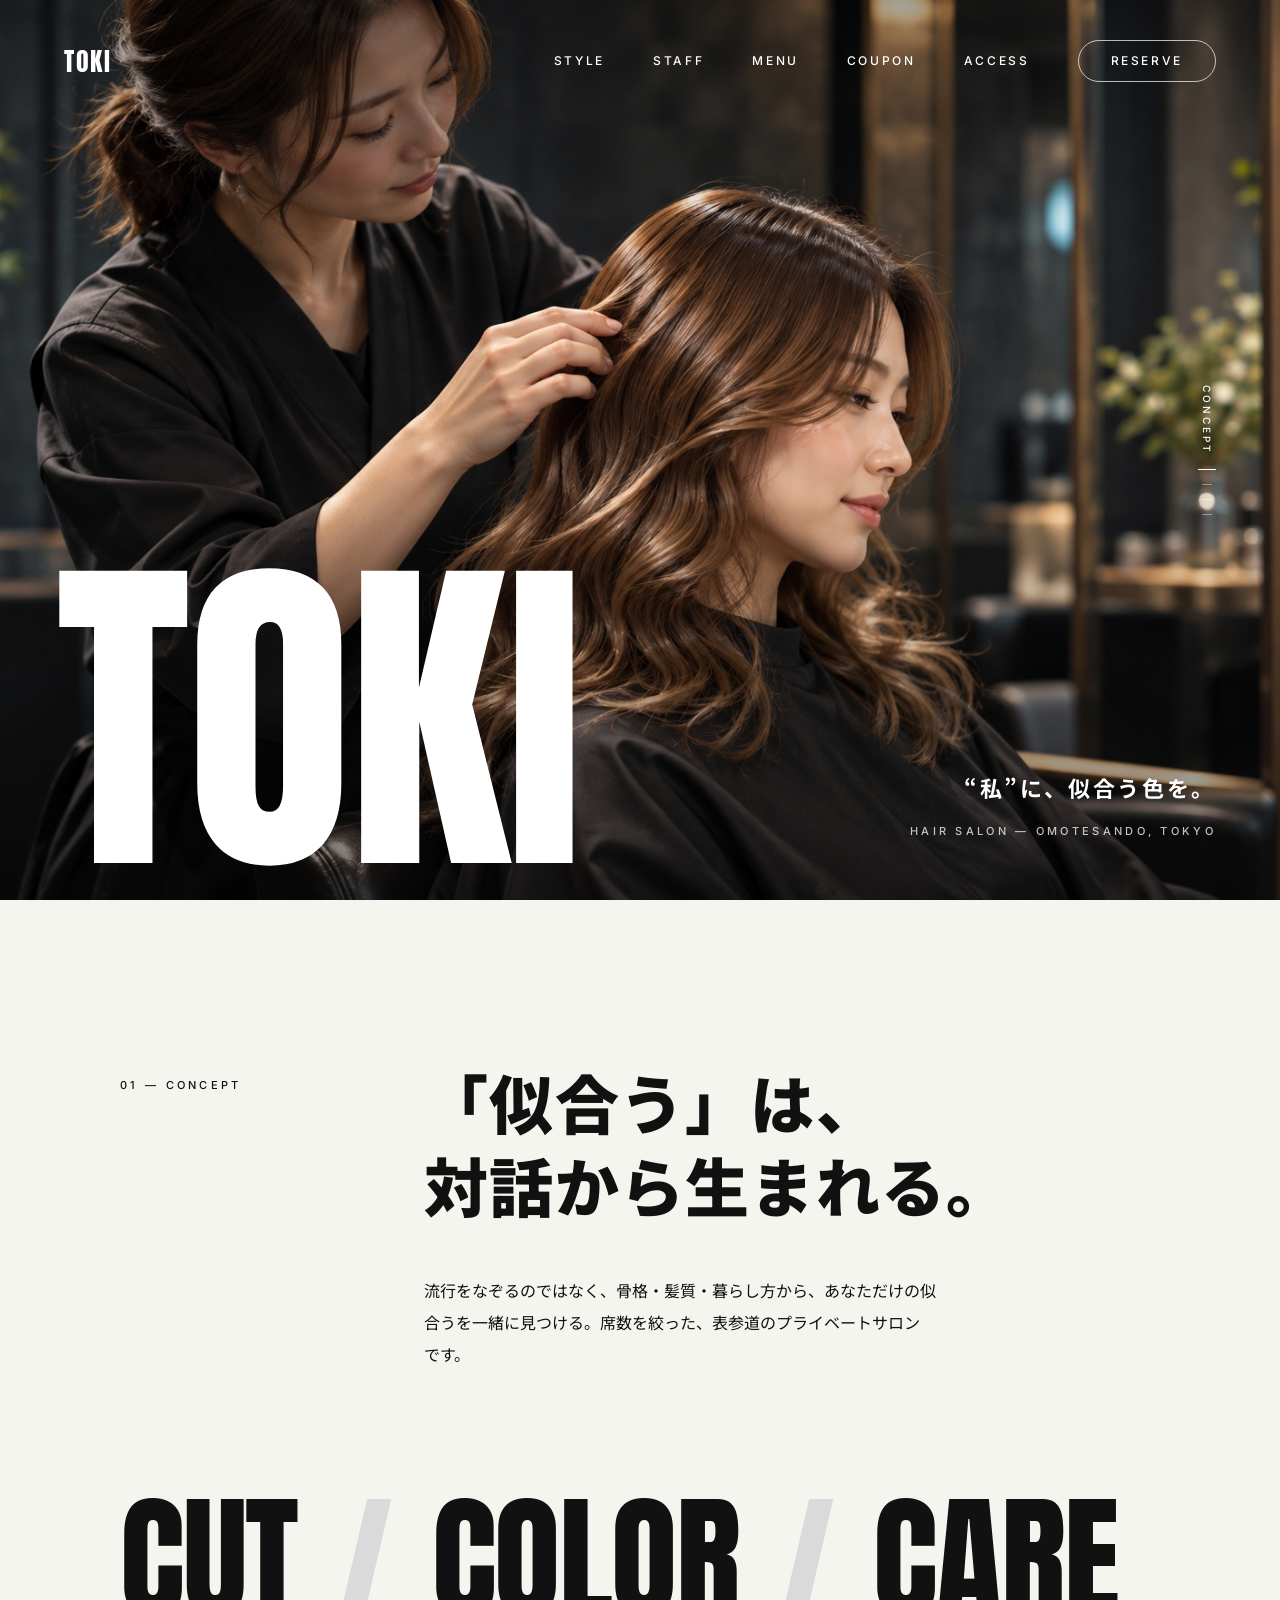
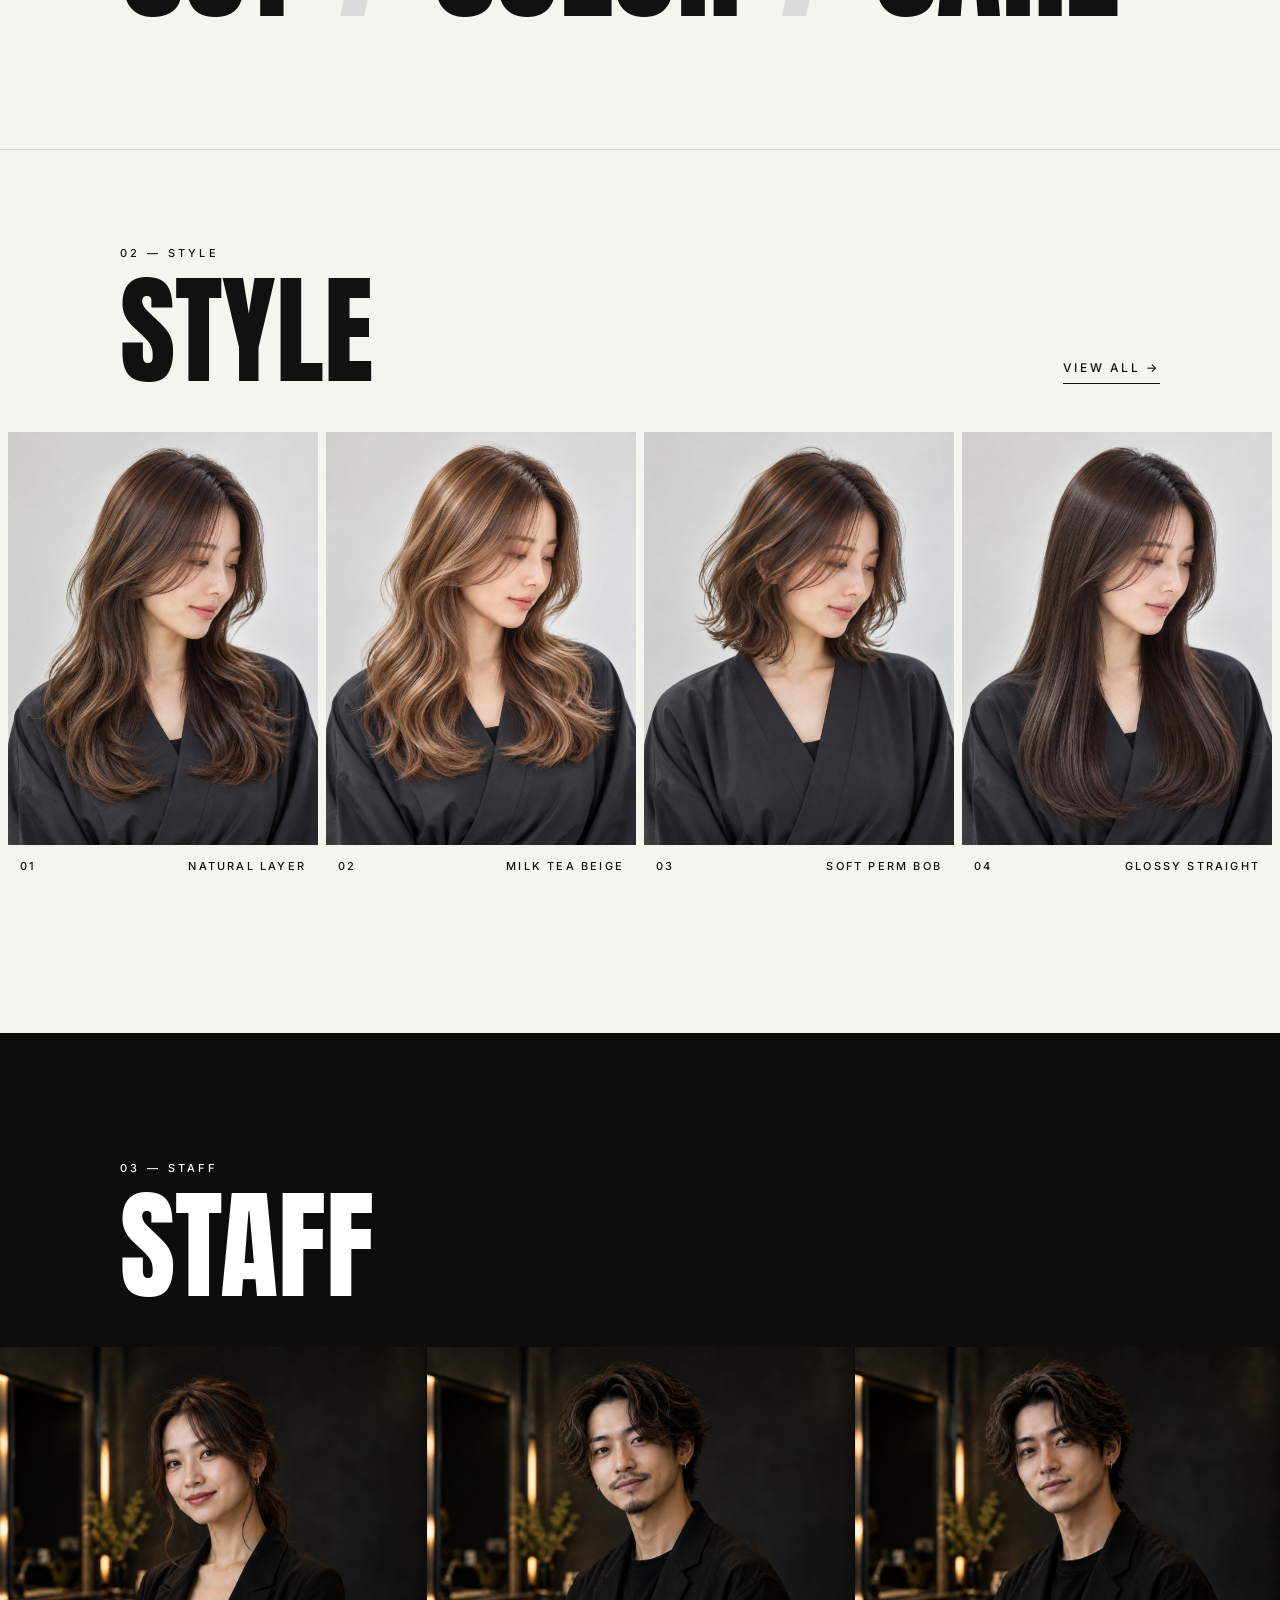
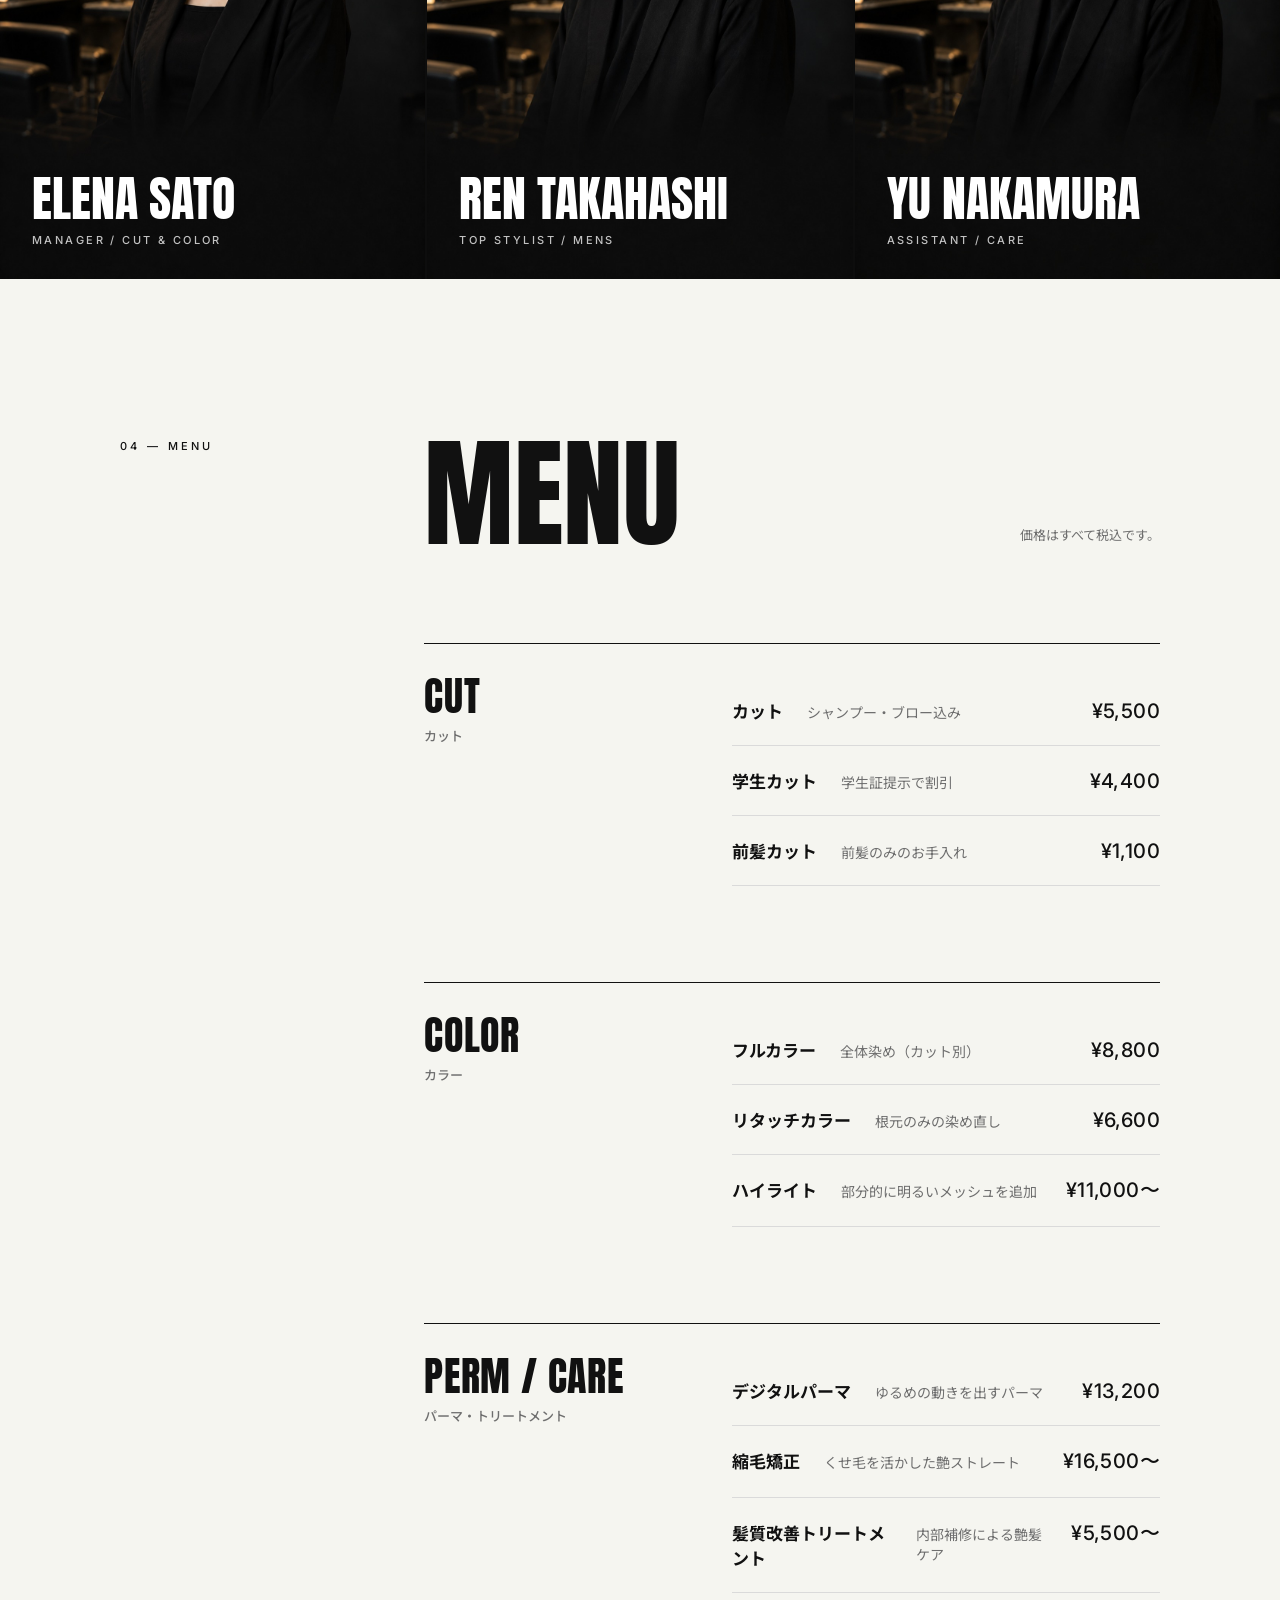
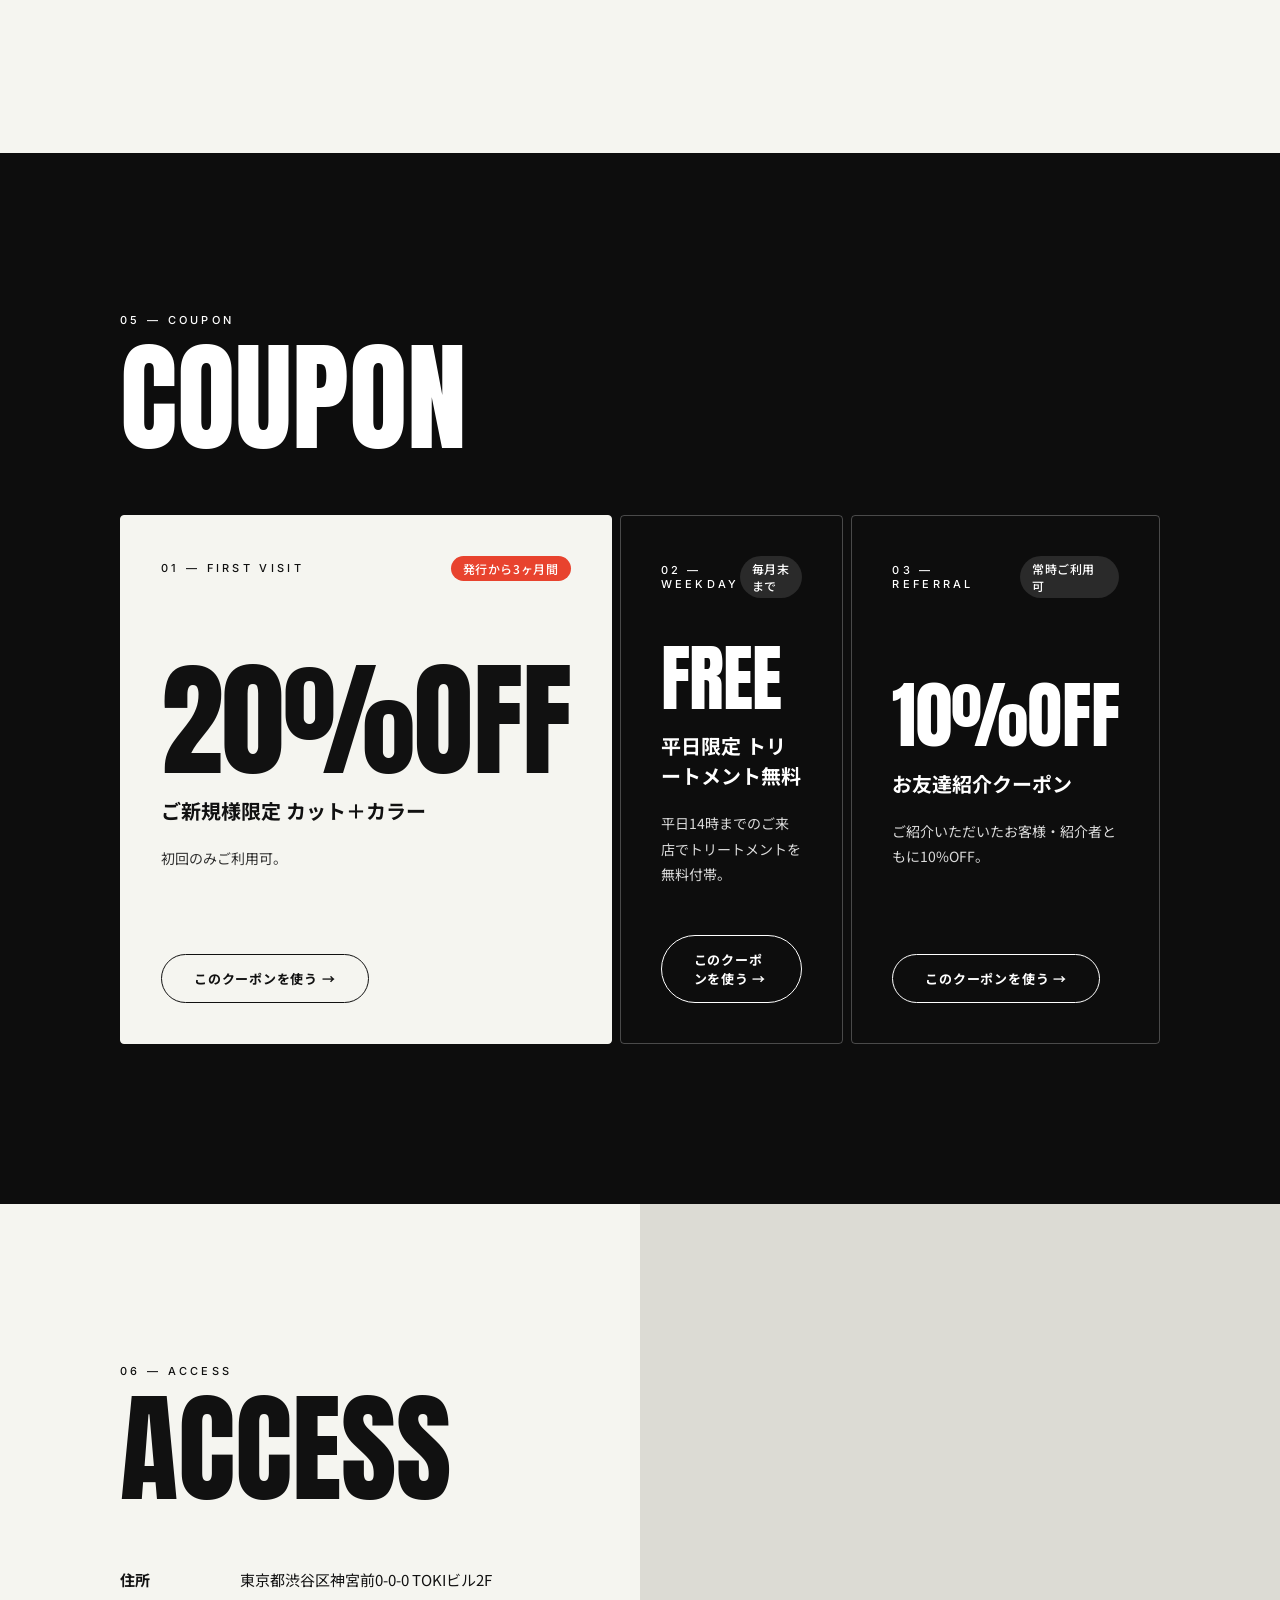
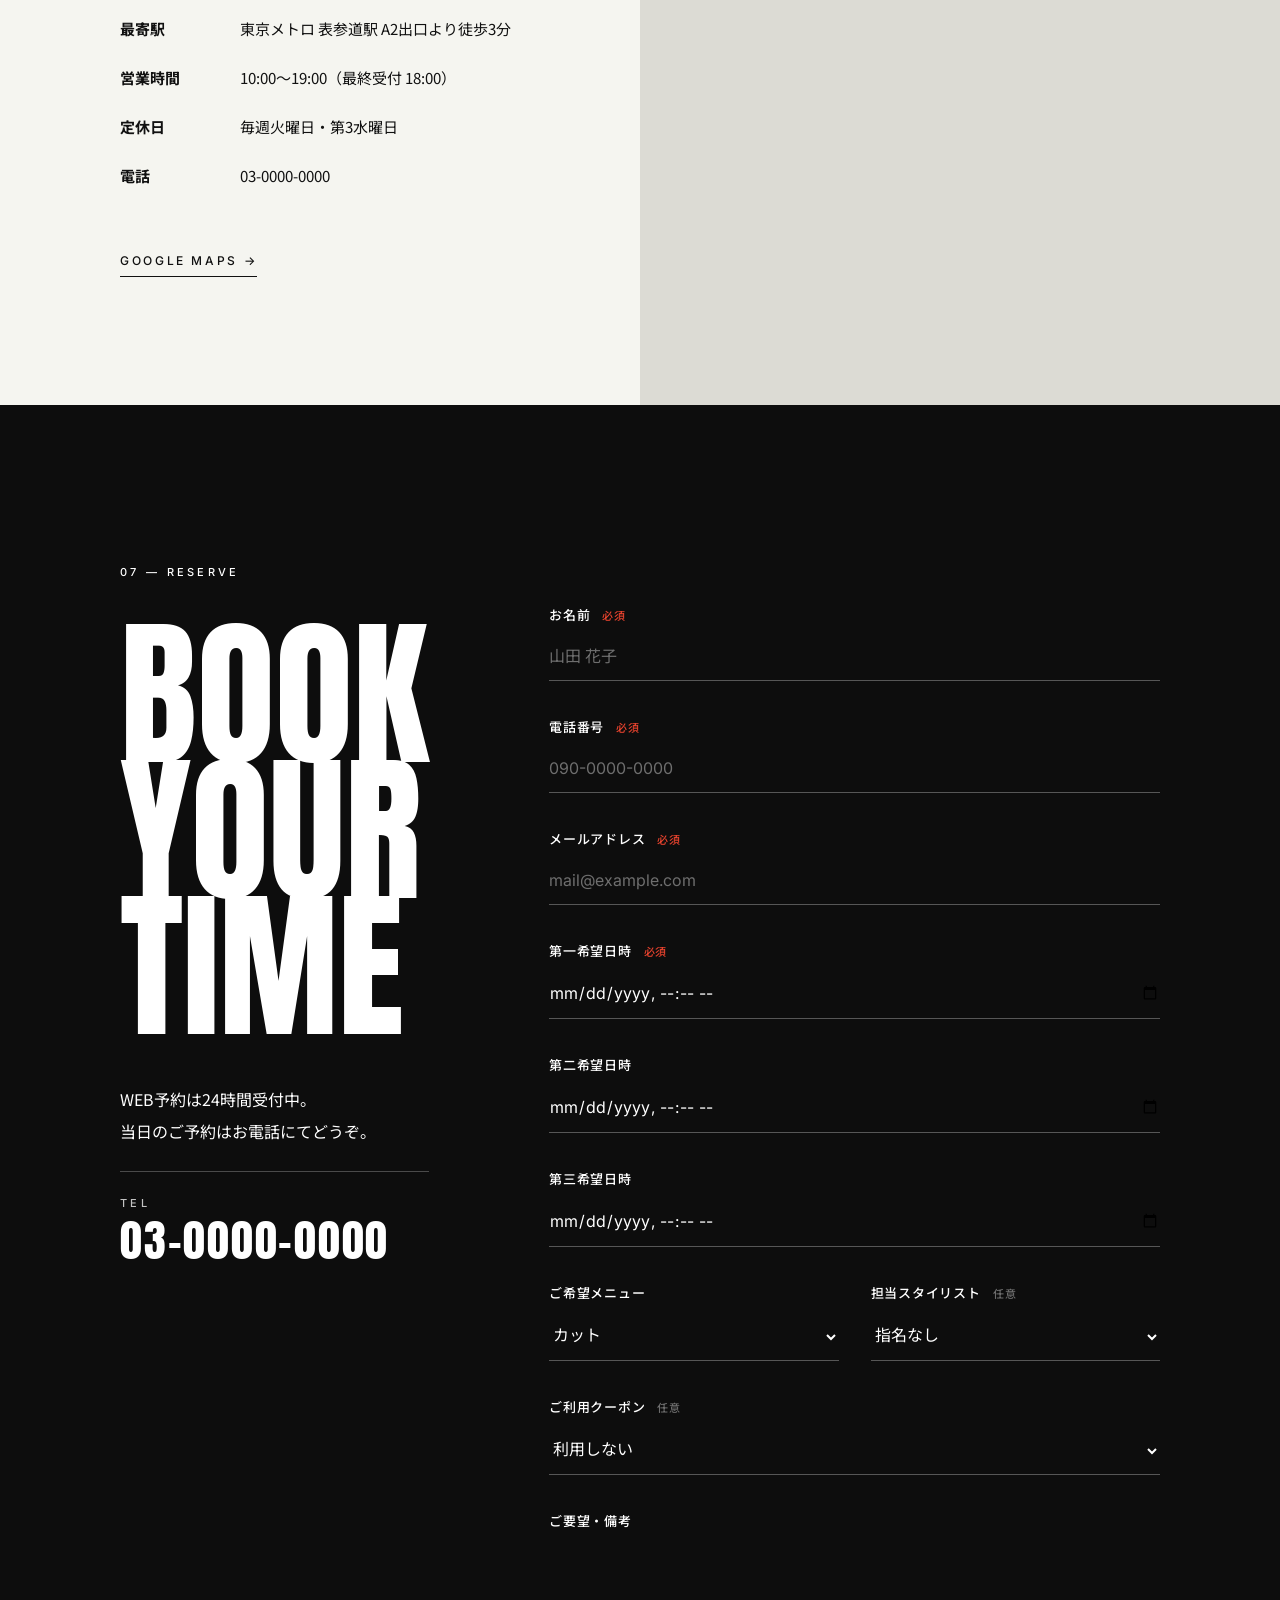
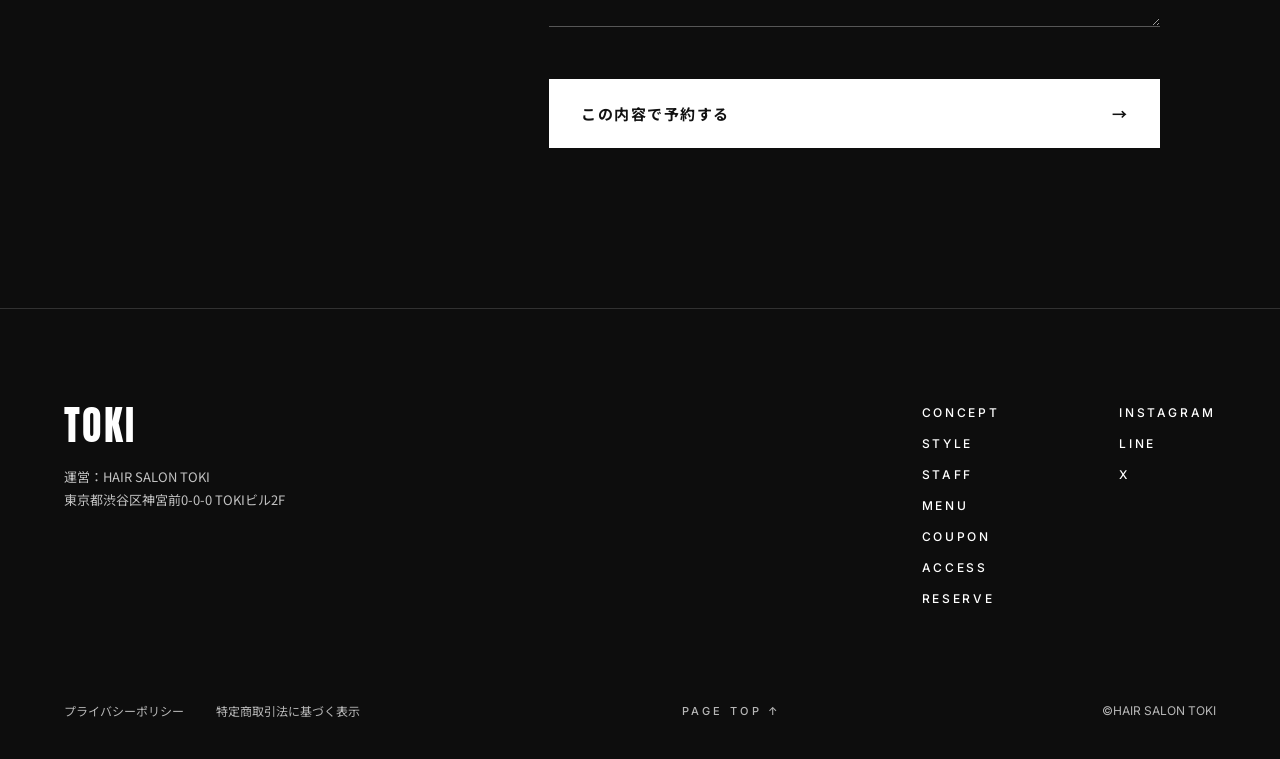
==== commit f99f3f06: "Show which coupon is applied in the booking forms - "このクーポンを使う" links now pass ?coupon=first|weekday" ====
--- a/index.html
+++ b/index.html
@@ -22,7 +22,11 @@
     <div class="home-hero__shade"></div>
     <header class="site-header">
       <a href="index.html" class="site-header__logo" aria-current="page">TOKI</a>
-      <nav class="site-header__nav" aria-label="メインメニュー">
+      <div class="site-header__actions">
+        <a href="reserve.html" class="site-header__reserve">RESERVE</a>
+        <button type="button" class="site-header__menu" aria-controls="site-nav" aria-expanded="false">MENU</button>
+      </div>
+      <nav id="site-nav" class="site-header__nav" aria-label="メインメニュー">
         <a href="style.html">STYLE</a>
         <a href="staff.html">STAFF</a>
         <a href="menu.html">MENU</a>
@@ -163,7 +167,7 @@
             <h3 class="coupon__name">ご新規様限定 カット＋カラー</h3>
             <p class="coupon__desc">初回のみご利用可。</p>
           </div>
-          <a href="#reservation" class="btn-line">このクーポンを使う →</a>
+          <a href="?coupon=first#reservation" class="btn-line">このクーポンを使う →</a>
         </article>
         <article class="coupon">
           <div class="coupon__top eyebrow"><span>02 — WEEKDAY</span><span class="coupon__period">毎月末まで</span></div>
@@ -172,7 +176,7 @@
             <h3 class="coupon__name">平日限定 トリートメント無料</h3>
             <p class="coupon__desc">平日14時までのご来店でトリートメントを無料付帯。</p>
           </div>
-          <a href="#reservation" class="btn-line">このクーポンを使う →</a>
+          <a href="?coupon=weekday#reservation" class="btn-line">このクーポンを使う →</a>
         </article>
         <article class="coupon">
           <div class="coupon__top eyebrow"><span>03 — REFERRAL</span><span class="coupon__period">常時ご利用可</span></div>
@@ -181,7 +185,7 @@
             <h3 class="coupon__name">お友達紹介クーポン</h3>
             <p class="coupon__desc">ご紹介いただいたお客様・紹介者ともに10%OFF。</p>
           </div>
-          <a href="#reservation" class="btn-line">このクーポンを使う →</a>
+          <a href="?coupon=referral#reservation" class="btn-line">このクーポンを使う →</a>
         </article>
       </div>
     </section>
@@ -220,7 +224,8 @@
           </div>
         </div>
 
-        <form id="home-reserve-form" class="form form--dark" action="#" method="post">
+        <form id="home-reserve-form" class="form form--dark" action="#" method="post" data-coupon-form>
+          <p class="coupon-applied" aria-live="polite" hidden><span class="coupon-applied__tag">適用中</span><span class="coupon-applied__name"></span></p>
           <label class="field"><span class="field__label">お名前<span class="field__req">必須</span></span><input type="text" name="name" placeholder="山田 花子" autocomplete="name" required></label>
           <label class="field"><span class="field__label">電話番号<span class="field__req">必須</span></span><input type="tel" name="tel" placeholder="090-0000-0000" autocomplete="tel" required></label>
           <label class="field"><span class="field__label">メールアドレス<span class="field__req">必須</span></span><input type="email" name="email" placeholder="mail@example.com" autocomplete="email" required></label>
@@ -246,6 +251,14 @@
               </select>
             </label>
           </div>
+          <label class="field"><span class="field__label">ご利用クーポン<span class="field__opt">任意</span></span>
+            <select name="coupon">
+              <option value="">利用しない</option>
+              <option value="first">ご新規様限定20%OFF</option>
+              <option value="weekday">平日限定トリートメント無料</option>
+              <option value="referral">お友達紹介クーポン</option>
+            </select>
+          </label>
           <label class="field"><span class="field__label">ご要望・備考</span><textarea name="note" rows="3"></textarea></label>
           <button type="submit" class="form__submit"><span class="form__submit-label">この内容で予約する</span><span aria-hidden="true">→</span></button>
           <p class="visually-hidden" role="status" id="home-reserve-status"></p>
@@ -302,5 +315,7 @@
     });
   })();
 </script>
+<script src="./js/nav.js" defer></script>
+<script src="./js/coupon.js" defer></script>
 </body>
 </html>
--- a/css/style.css
+++ b/css/style.css
@@ -16,8 +16,12 @@
   --f-jp: "Noto Sans JP", sans-serif;
 
   /* How far the viewport is below the 1440px design width (0 at ≥1440px).
-     Used to scale oversized display type down toward the 1200px minimum. */
+     Used to scale oversized display type down on narrow desktops (1024–1439px);
+     tablet and mobile set explicit sizes in the responsive section at the end. */
   --shrink: max(0px, 1440px - 100vw);
+
+  /* Horizontal page padding. Overridden per breakpoint at the end of this file. */
+  --gutter: 120px;
 }
 
 html { scroll-behavior: smooth; }
@@ -35,7 +39,6 @@
 
 .page {
   width: 100%;
-  min-width: 1200px;
   background: var(--c-bg);
   color: #fff;
 }
@@ -83,6 +86,8 @@
   padding-bottom: 6px;
   border-bottom: 1px solid #fff;
 }
+/* RESERVE pill + MENU button, shown below 1024px only */
+.site-header__actions { display: none; }
 
 /* Lower-page hero */
 .page-hero {
@@ -758,6 +763,43 @@
   background: var(--c-accent);
   color: #fff;
 }
+/* Applied coupon banner (booking forms and the completion screen) */
+.coupon-applied {
+  display: flex;
+  flex-wrap: wrap;
+  align-items: center;
+  align-self: flex-start;
+  gap: 8px 14px;
+  padding: 16px 20px;
+  background: #fff;
+  color: var(--c-ink);
+  border: 1px solid var(--c-line-light);
+  border-left: 3px solid var(--c-accent);
+  border-radius: 4px;
+  font: 700 15px/1.5 var(--f-jp);
+}
+.coupon-applied[hidden] { display: none; }
+/* Leave room for the fixed header buttons when a coupon link jumps to the form */
+[data-coupon-form] { scroll-margin-top: 96px; }
+.coupon-applied__tag {
+  padding: 4px 12px;
+  background: var(--c-ink);
+  color: #fff;
+  border-radius: 999px;
+  font: 700 12px var(--f-jp);
+  letter-spacing: .05em;
+}
+.form--dark .coupon-applied {
+  background: var(--c-surface);
+  color: #fff;
+  border-color: rgba(255, 255, 255, .25);
+  border-left-color: var(--c-accent);
+}
+.form--dark .coupon-applied__tag {
+  background: #fff;
+  color: var(--c-ink);
+}
+
 .thanks {
   display: flex;
   flex-direction: column;
@@ -1216,3 +1258,556 @@
   white-space: nowrap;
   border: 0;
 }
+
+/* ===== Responsive =====
+   Desktop (≥1024px) uses the base styles above. Tablet (640–1023px) and
+   mobile (≤639px) override them here, following DESIGN.md §6 / §11. */
+
+/* Narrow desktop: tighten the widest fixed columns so nothing overflows at 1024px */
+@media (max-width: 1279px) {
+  :root { --gutter: 64px; }
+
+  .site-header__nav { gap: 32px; }
+  .page-hero__inner { gap: 64px; padding: 160px var(--gutter) 0; }
+  .staff-list { padding: 0 var(--gutter) 160px; }
+  .staff { grid-template-columns: 420px 1fr; gap: 64px; }
+  .staff__name-en { font-size: 80px; }
+  .style-item__body { padding: 96px var(--gutter); }
+  .menu-jump { padding: 96px var(--gutter) 0; }
+  .menu-cat { grid-template-columns: 440px 1fr; }
+  .menu-cat__body { padding: 96px var(--gutter) 96px 64px; }
+  .coupons,
+  .story,
+  .keywords,
+  .reserve,
+  .home-menu,
+  .home-reserve { padding-left: var(--gutter); padding-right: var(--gutter); }
+  .keyword__en { font-size: 96px; }
+  /* Coupons: featured card on its own row, the others side by side */
+  .coupons__grid { grid-template-columns: 1fr 1fr; }
+  .coupon--featured { grid-column: 1 / -1; }
+  .coupon { min-height: 0; }
+  .coupon__big { font-size: 80px; }
+  .coupon--featured .coupon__big { font-size: 120px; }
+  .access__info,
+  .home-access .access__info { padding-left: var(--gutter); padding-right: 64px; }
+  .reserve__grid,
+  .home-reserve__grid { gap: 64px; }
+  .cta-band { padding: 128px var(--gutter); }
+  .home-concept { padding: 160px var(--gutter) 128px; }
+  .home-style .home-head { padding: 96px var(--gutter) 48px; }
+  .home-staff .home-head { padding: 0 var(--gutter) 48px; }
+  .home-menu__grid {
+    grid-template-columns: 1fr;
+    gap: 24px;
+  }
+  .home-menu__cat { grid-template-columns: 200px 1fr; gap: 32px; }
+  .home-reserve__title { font-size: 128px; }
+}
+
+/* Tablet and below */
+@media (max-width: 1023px) {
+  :root { --gutter: 40px; }
+
+  /* Header: logo + fixed RESERVE pill and round MENU button; nav becomes an overlay */
+  .site-header { padding: 28px var(--gutter); }
+  .site-header__actions {
+    position: fixed;
+    top: 16px;
+    right: var(--gutter);
+    z-index: 20;
+    display: flex;
+    align-items: center;
+    gap: 8px;
+  }
+  .site-header__reserve {
+    display: inline-flex;
+    align-items: center;
+    height: 48px;
+    padding: 0 24px;
+    background: #fff;
+    color: var(--c-ink);
+    border-radius: 999px;
+    font: 500 11px/1 var(--f-latin);
+    letter-spacing: .2em;
+    transition: transform .2s;
+  }
+  .site-header__reserve:hover {
+    color: var(--c-ink);
+    transform: translateY(-1px);
+  }
+  .site-header__menu {
+    width: 56px;
+    height: 56px;
+    padding: 0;
+    background: var(--c-bg);
+    color: #fff;
+    border: 1px solid rgba(255, 255, 255, .4);
+    border-radius: 50%;
+    font: 500 10px/1 var(--f-latin);
+    letter-spacing: .12em;
+    cursor: pointer;
+  }
+  .site-header__menu:focus-visible,
+  .site-header__reserve:focus-visible {
+    outline: 2px solid var(--c-accent);
+    outline-offset: 2px;
+  }
+  .site-header__nav {
+    position: fixed;
+    inset: 0;
+    z-index: 10;
+    flex-direction: column;
+    align-items: flex-start;
+    justify-content: center;
+    gap: 24px;
+    padding: 96px var(--gutter);
+    background: var(--c-bg);
+    color: #fff;
+    font: 400 48px/1 var(--f-display);
+    letter-spacing: .04em;
+    opacity: 0;
+    visibility: hidden;
+    transition: opacity .3s, visibility .3s;
+  }
+  .site-header.is-open .site-header__nav {
+    opacity: 1;
+    visibility: visible;
+  }
+  /* RESERVE is already the fixed pill, so drop the duplicate from the overlay */
+  .site-header__nav .btn-outline { display: none; }
+  .is-menu-open { overflow: hidden; }
+
+  /* Headings */
+  .section-heading__title { font-size: 56px; }
+  .section-heading__title--xl { font-size: 88px; }
+  .home-head {
+    flex-wrap: wrap;
+    gap: 24px;
+  }
+
+  /* Lower-page hero */
+  .page-hero { padding-bottom: 96px; }
+  .page-hero--compact { padding-bottom: 64px; }
+  .page-hero__inner {
+    grid-template-columns: 1fr;
+    gap: 32px;
+    padding: 96px var(--gutter) 0;
+  }
+  .page-hero__title { font-size: 128px; }
+  .page-hero__lead { padding-bottom: 0; }
+  .page-hero__aside { padding-bottom: 0; }
+  .page-hero__watermark { font-size: 320px; bottom: -40px; }
+  .page-hero__watermark--sm { font-size: 240px; }
+
+  /* Staff page */
+  .staff-list { padding: 0 var(--gutter) 96px; }
+  .staff {
+    grid-template-columns: 1fr 1fr;
+    gap: 40px;
+    padding: 64px 0;
+  }
+  .staff__body { gap: 28px; padding-bottom: 0; }
+  .staff__name-en { font-size: 56px; }
+  .staff__name-ja { font-size: 20px; }
+
+  /* Style page */
+  .style-item__body {
+    gap: 40px;
+    padding: 64px var(--gutter);
+  }
+  .style-item__no { font-size: 120px; }
+  .style-item__name-en { font-size: 48px; }
+  .style-item__names,
+  .style-item__text { gap: 20px; }
+  .style-item__name-ja { font-size: 18px; }
+  .style-item__price-row { flex-wrap: wrap; }
+
+  /* Menu page */
+  .menu-jump {
+    flex-wrap: wrap;
+    padding: 64px var(--gutter) 0;
+  }
+  .menu-cat { grid-template-columns: 1fr 1fr; }
+  /* Photo fills the full height of the (taller) price column */
+  .menu-cat__photo { aspect-ratio: auto; min-height: 480px; }
+  .menu-cat__body {
+    gap: 40px;
+    padding: 64px var(--gutter) 64px 40px;
+  }
+  .menu-cat__photo figcaption { left: 20px; bottom: 20px; }
+  .price-list__name b { font-size: 16px; }
+  .price { font-size: 20px; }
+
+  .coupons { padding: 96px var(--gutter); }
+  .coupons__head {
+    flex-wrap: wrap;
+    gap: 24px;
+    margin-bottom: 40px;
+  }
+  .coupon {
+    gap: 32px;
+    padding: 32px;
+  }
+
+  /* Concept page */
+  .concept-photo { height: 480px; }
+  .story,
+  .keywords { padding: 96px var(--gutter); }
+  .story__grid {
+    grid-template-columns: 1fr;
+    gap: 24px;
+  }
+  .story__label { padding-top: 0; }
+  .story__main { gap: 40px; }
+  .story__title { font-size: 44px; }
+  .keywords > .eyebrow { margin-bottom: 40px; }
+  .keyword { padding: 40px 24px 40px 0; gap: 24px; }
+  .keyword__en { font-size: 64px; }
+
+  /* Access */
+  .access,
+  .home-access { grid-template-columns: 1fr; min-height: 0; }
+  .access__info,
+  .home-access .access__info {
+    gap: 48px;
+    padding: 96px var(--gutter);
+  }
+  .access__map { height: 440px; }
+
+  /* Reserve page */
+  .reserve { padding: 96px var(--gutter); }
+  .reserve__grid {
+    grid-template-columns: 1fr;
+    gap: 64px;
+  }
+  .reserve__side {
+    position: static;
+    gap: 40px;
+  }
+  .reserve__tel-number { font-size: 48px; }
+  .thanks__title { font-size: 72px; }
+
+  /* Reserve CTA band */
+  .cta-band {
+    flex-direction: column;
+    align-items: flex-start;
+    gap: 40px;
+    padding: 96px var(--gutter);
+  }
+  .cta-band__title { font-size: 104px; }
+  .cta-band__actions {
+    align-items: flex-start;
+    padding-bottom: 0;
+  }
+
+  /* Footer */
+  .site-footer {
+    gap: 64px;
+    padding: 64px var(--gutter) 32px;
+  }
+  .site-footer__top { gap: 64px; }
+  .site-footer__bottom {
+    flex-wrap: wrap;
+    gap: 16px 32px;
+  }
+
+  /* TOP: hero */
+  .home-hero {
+    height: 100vh;
+    height: 100svh;
+    min-height: 600px;
+    max-height: 1000px;
+  }
+  .scroll-indicator { display: none; }
+  .home-hero__bottom {
+    left: var(--gutter);
+    right: var(--gutter);
+    bottom: 40px;
+    flex-direction: column;
+    align-items: flex-start;
+    gap: 32px;
+  }
+  .home-hero__logo { font-size: 240px; }
+  .home-hero__copy {
+    gap: 12px;
+    padding-bottom: 0;
+    text-align: left;
+  }
+
+  /* TOP: sections */
+  .home-concept { padding: 96px var(--gutter); }
+  .home-concept__words {
+    flex-wrap: wrap;
+    gap: 16px 24px;
+    margin-top: 64px;
+    font-size: 96px;
+  }
+  .home-style { padding-bottom: 96px; }
+  .home-style .home-head { padding: 64px var(--gutter) 32px; }
+  .home-style__grid { grid-template-columns: repeat(2, 1fr); }
+  .home-staff { padding-top: 96px; }
+  .home-staff .home-head { padding: 0 var(--gutter) 32px; }
+  .home-staff__name { left: 20px; bottom: 20px; right: 12px; gap: 8px; }
+  .home-staff__name-en { font-size: 32px; }
+  .home-staff__role { font-size: 10px; letter-spacing: .16em; }
+  .home-menu { padding: 96px var(--gutter); }
+  .home-menu__main { gap: 64px; }
+  .home-menu__cat {
+    grid-template-columns: 1fr;
+    gap: 16px;
+  }
+  .home-reserve { padding: 96px var(--gutter); }
+  .home-reserve__grid {
+    grid-template-columns: 1fr;
+    gap: 64px;
+  }
+  .home-reserve__title { font-size: 120px; }
+  .home-reserve__contact { max-width: none; }
+}
+
+/* Mobile */
+@media (max-width: 639px) {
+  :root { --gutter: 24px; }
+
+  .site-header { padding: 32px var(--gutter); }
+  .site-header__actions { top: 16px; }
+  .site-header__reserve { height: 44px; padding: 0 20px; }
+  .site-header__menu { width: 52px; height: 52px; }
+  .site-header__nav { font-size: 40px; gap: 20px; }
+
+  .section-heading__title { font-size: 40px; }
+  .section-heading__title--xl { font-size: 56px; }
+
+  /* Lower-page hero */
+  .page-hero { padding-bottom: 72px; }
+  .page-hero__inner { gap: 24px; padding-top: 72px; }
+  .page-hero__heading { gap: 24px; }
+  .page-hero__title { font-size: 76px; }
+  .page-hero__lead { font-size: 15px; line-height: 1.9; }
+  .page-hero__watermark { font-size: 200px; bottom: -24px; left: -12px; }
+  .page-hero__watermark--sm { font-size: 160px; }
+
+  /* Staff page */
+  .staff-list { padding-bottom: 64px; }
+  .staff {
+    grid-template-columns: 1fr;
+    gap: 28px;
+    padding: 48px 0;
+  }
+  .staff__body { gap: 20px; }
+  .staff__names { gap: 12px; }
+  .staff__name-en { font-size: 48px; }
+  .staff__bio { font-size: 15px; line-height: 1.9; }
+
+  /* Style page: photo on top, text below (alternating rows collapse too) */
+  .style-item,
+  .style-item:nth-child(even) { flex-direction: column; }
+  .style-item__photo { flex-basis: auto; }
+  .style-item__body {
+    gap: 32px;
+    padding: 40px var(--gutter) 56px;
+  }
+  .style-item__no { font-size: 80px; }
+  .style-item__name-en { font-size: 40px; }
+  .style-item__desc { font-size: 15px; line-height: 1.9; }
+  .style-item__order { gap: 20px; padding-top: 24px; }
+  .btn-dark { padding: 14px 28px; }
+
+  /* Menu page: category jump becomes a swipeable row */
+  .menu-jump {
+    flex-wrap: nowrap;
+    overflow-x: auto;
+    padding: 48px var(--gutter) 4px;
+    scrollbar-width: none;
+    -webkit-overflow-scrolling: touch;
+  }
+  .menu-jump::-webkit-scrollbar { display: none; }
+  .menu-jump a {
+    flex: none;
+    gap: 12px;
+    padding: 12px 20px;
+    font-size: 11px;
+  }
+  .menu-cat { grid-template-columns: 1fr; }
+  .menu-cat__photo { aspect-ratio: 4 / 3; min-height: 0; }
+  .menu-cat__photo img { object-position: center 25%; }
+  .menu-cat__body {
+    gap: 32px;
+    padding: 48px var(--gutter) 64px;
+  }
+  .menu-cat__lead { font-size: 15px; line-height: 1.9; }
+  .price-list li { gap: 16px; padding: 20px 0; }
+  .price-list__name span { font-size: 13px; }
+  .price { font-size: 18px; }
+
+  /* Coupons: one column */
+  .coupons { padding: 72px var(--gutter); }
+  .coupons__head { margin-bottom: 32px; }
+  .coupons__note { text-align: left; }
+  .coupons__grid { grid-template-columns: 1fr; }
+  .coupon {
+    gap: 28px;
+    padding: 28px 24px;
+  }
+  .coupon__top {
+    flex-wrap: wrap;
+    gap: 12px;
+  }
+  /* Scale with the card width so "20%OFF" still fits on 320px screens */
+  .coupon__big { font-size: min(72px, (100vw - 96px) / 3.6); }
+  .coupon--featured .coupon__big { font-size: min(88px, (100vw - 96px) / 3.6); }
+  .coupon__name { font-size: 18px; }
+
+  /* Concept page */
+  .concept-photo { height: 320px; }
+  .story,
+  .keywords { padding: 72px var(--gutter); }
+  .story__main { gap: 32px; }
+  .story__title { font-size: 30px; line-height: 1.4; }
+  .story__text { gap: 24px; font-size: 15px; line-height: 2; }
+  .keywords > .eyebrow { margin-bottom: 32px; }
+  .keywords__grid { grid-template-columns: 1fr; }
+  .keyword { gap: 16px; padding: 32px 0; }
+  .keyword__en { font-size: 64px; }
+
+  /* Access */
+  .access__info,
+  .home-access .access__info {
+    gap: 40px;
+    padding: 72px var(--gutter);
+  }
+  .info-list > div,
+  .home-access .info-list > div {
+    grid-template-columns: 80px 1fr;
+    gap: 16px;
+    font-size: 15px;
+  }
+  .access__actions { flex-wrap: wrap; gap: 12px; }
+  .access__map { height: 320px; }
+
+  /* Reserve page / forms */
+  .reserve { padding: 72px var(--gutter); }
+  .reserve__grid { gap: 48px; }
+  .reserve__side { gap: 32px; }
+  .reserve__tel-number { font-size: 40px; }
+  .reserve__coupon {
+    flex-wrap: wrap;
+    gap: 10px 14px;
+    padding: 20px;
+  }
+  .reserve__coupon-more { margin-left: 0; }
+  .form { gap: 32px; }
+  .form__row,
+  .form--dark .form__row {
+    grid-template-columns: 1fr;
+    gap: 32px;
+  }
+  .form__submit,
+  .form--dark .form__submit {
+    gap: 16px;
+    padding: 22px 24px;
+    font-size: 14px;
+    text-align: left;
+  }
+  .thanks__title { font-size: 56px; }
+
+  /* Reserve CTA band */
+  .cta-band {
+    gap: 32px;
+    padding: 72px var(--gutter);
+  }
+  .cta-band__heading { gap: 20px; }
+  .cta-band__title { font-size: 64px; }
+  .btn-solid {
+    gap: 24px;
+    padding: 20px 32px;
+  }
+
+  /* Footer: logo → SNS → links → policies, all one column (DESIGN.md §11) */
+  .site-footer {
+    gap: 48px;
+    padding: 56px var(--gutter) 32px;
+  }
+  .site-footer__top {
+    display: flex;
+    flex-direction: column;
+    gap: 40px;
+  }
+  .site-footer__nav[aria-label="SNS"] {
+    order: -1;
+    flex-direction: row;
+    flex-wrap: wrap;
+    gap: 24px;
+  }
+  .site-footer__brand { order: -2; }
+  .site-footer__bottom {
+    flex-direction: column;
+    align-items: flex-start;
+    gap: 20px;
+  }
+  .site-footer__legal {
+    flex-direction: column;
+    gap: 12px;
+  }
+
+  /* TOP: hero */
+  .home-hero { min-height: 560px; }
+  .home-hero__img { object-position: 62% 30%; }
+  .home-hero__bottom { bottom: 32px; gap: 24px; }
+  .home-hero__logo { font-size: 144px; }
+  .home-hero__catch { font-size: 18px; letter-spacing: .1em; }
+  .home-hero__place { letter-spacing: .2em; }
+
+  /* TOP: sections */
+  .home-concept { padding: 72px var(--gutter); }
+  .home-concept .story__main { gap: 32px; }
+  .home-concept__text { font-size: 15px; line-height: 1.9; }
+  .home-concept__words {
+    gap: 8px 16px;
+    margin-top: 48px;
+    font-size: 56px;
+  }
+  .home-style { padding-bottom: 72px; }
+  .home-style .home-head { padding: 56px var(--gutter) 28px; }
+  .home-style__grid { gap: 4px; padding: 0 4px; }
+  .home-style__item { gap: 10px; }
+  .home-style__caption {
+    gap: 8px;
+    padding: 0 8px 8px;
+    font-size: 10px;
+    letter-spacing: .12em;
+  }
+  .home-staff { padding-top: 72px; }
+  .home-staff .home-head { padding-bottom: 28px; }
+  .home-staff__grid { grid-template-columns: repeat(2, 1fr); }
+  /* Odd last card spans both columns so the grid has no empty cell */
+  .home-staff__card:last-child:nth-child(odd) {
+    grid-column: 1 / -1;
+    aspect-ratio: 4 / 3;
+  }
+  .home-staff__card:last-child:nth-child(odd) img { object-position: center 20%; }
+  .home-staff__name { left: 12px; bottom: 12px; right: 8px; gap: 6px; }
+  .home-staff__name-en { font-size: 22px; }
+  .home-staff__role { font-size: 9px; letter-spacing: .12em; }
+  .home-menu { padding: 72px var(--gutter); }
+  .home-menu__main { gap: 48px; }
+  .home-menu__note { text-align: left; }
+  .home-menu__cat { padding-top: 24px; }
+  .home-menu__cat-en { font-size: 32px; }
+  .home-menu .price-list li { padding: 18px 0; }
+  .home-menu .price-list__name {
+    flex-direction: column;
+    align-items: flex-start;
+    gap: 4px;
+  }
+  .home-menu .price-list__name b { font-size: 16px; }
+  .home-menu .price { font-size: 18px; }
+  .home-reserve { padding: 72px var(--gutter); }
+  .home-reserve__grid { gap: 48px; }
+  .home-reserve__intro { gap: 32px; }
+  .home-reserve__title { font-size: 88px; }
+  .home-reserve__lead { font-size: 15px; line-height: 1.9; }
+  .home-reserve__tel-number { font-size: 36px; }
+  .form--dark { gap: 32px; padding-top: 0; }
+}
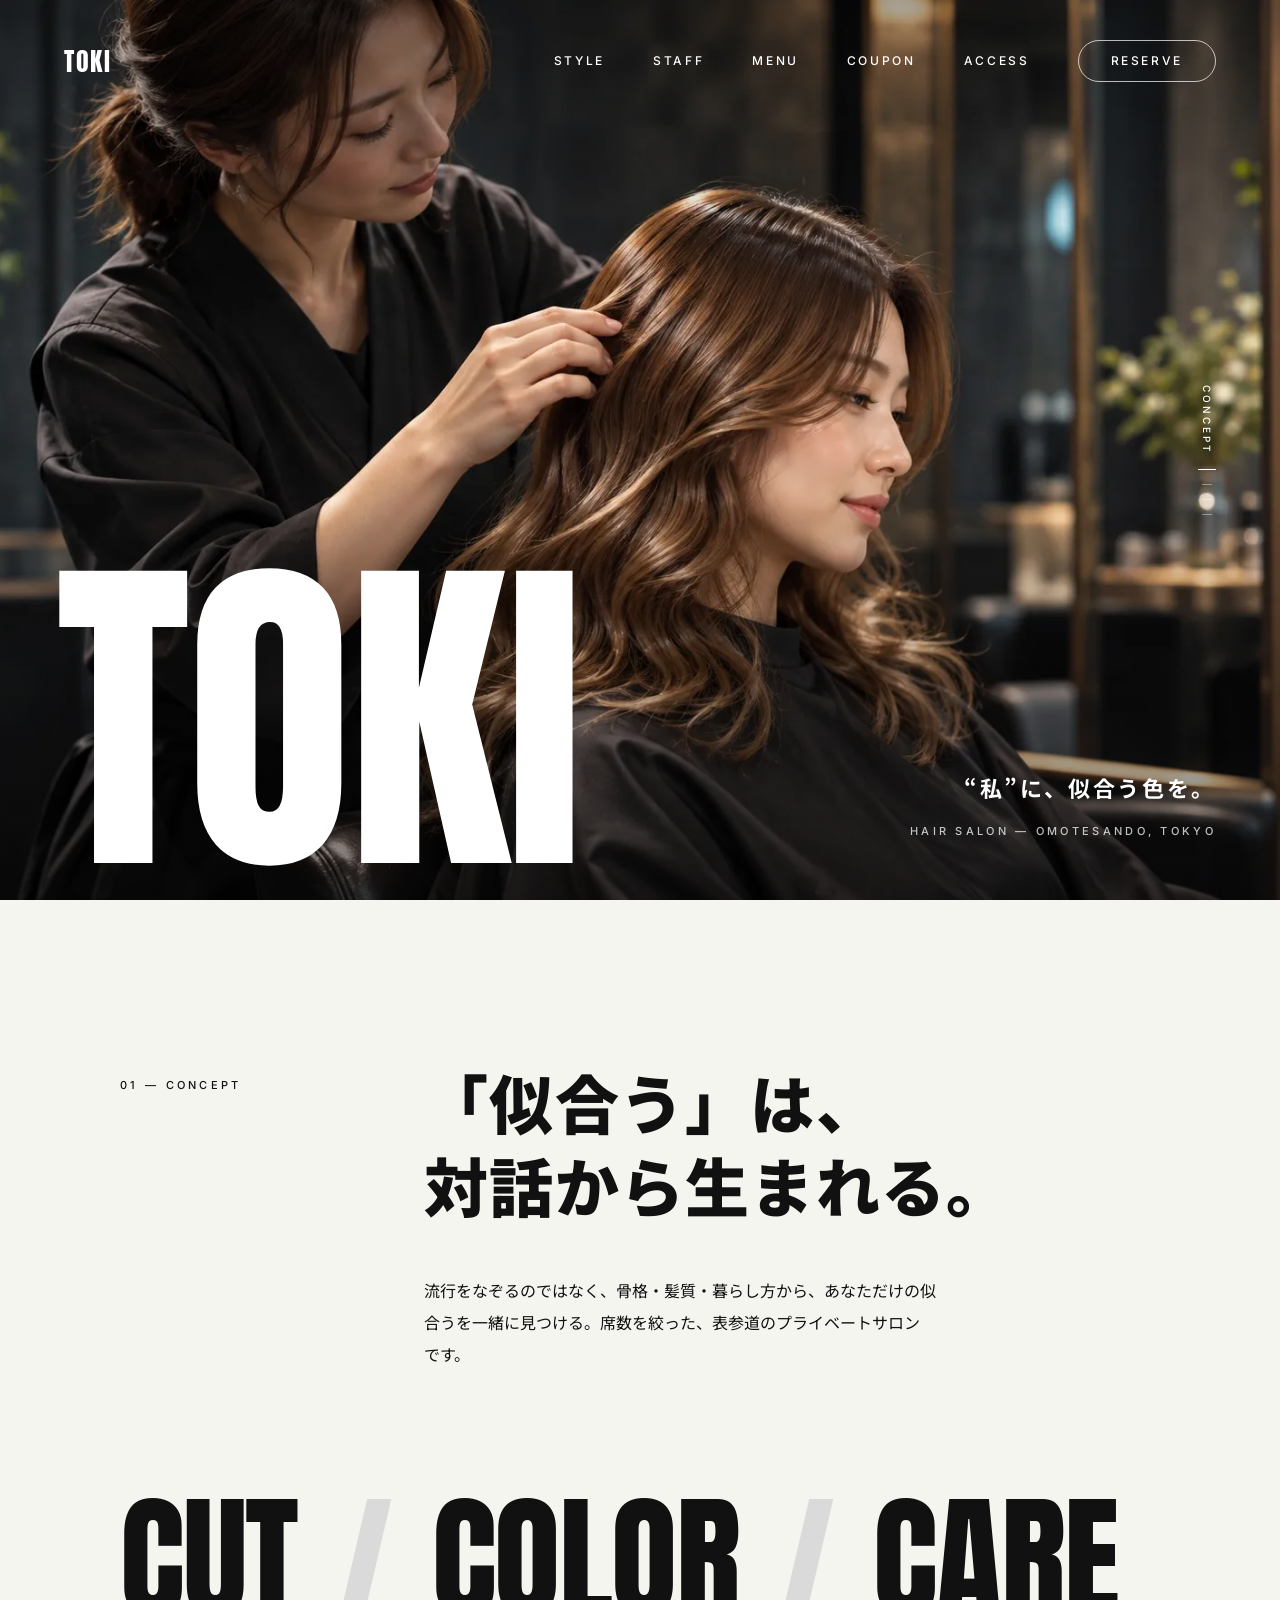
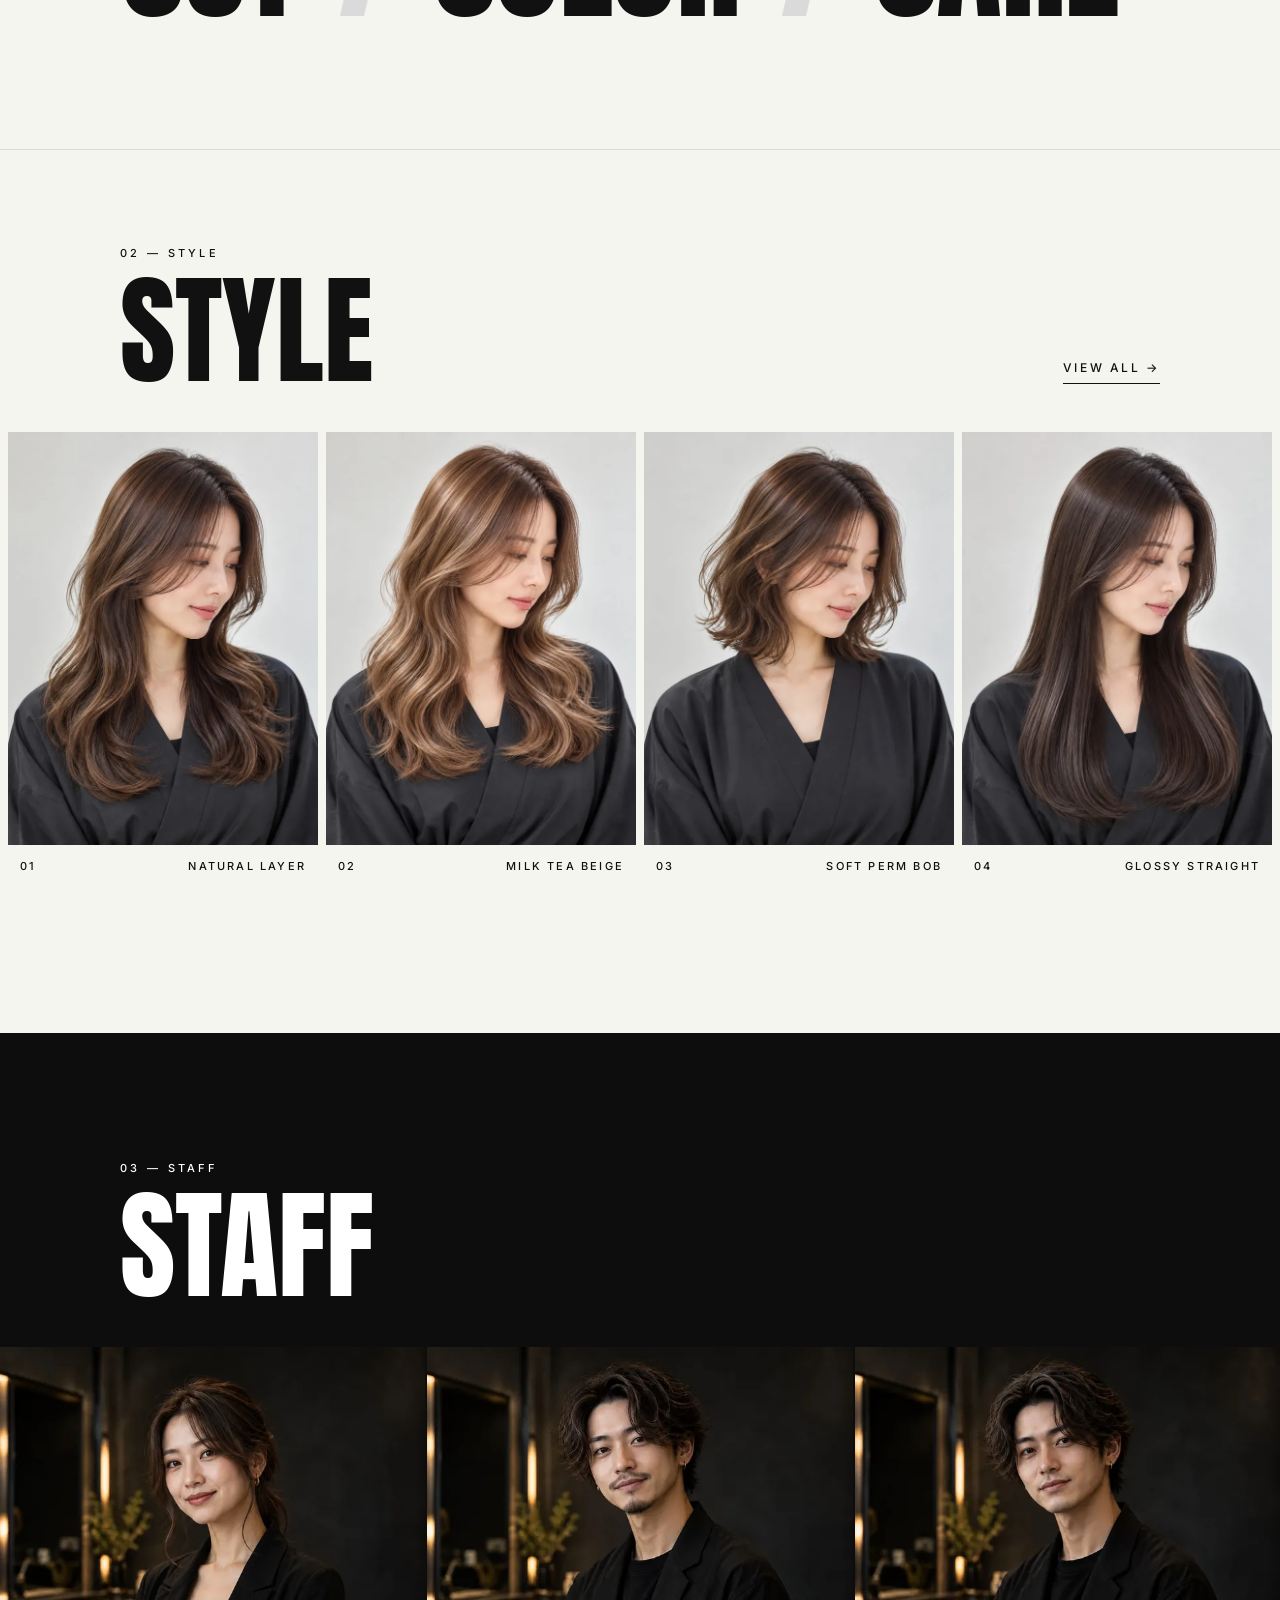
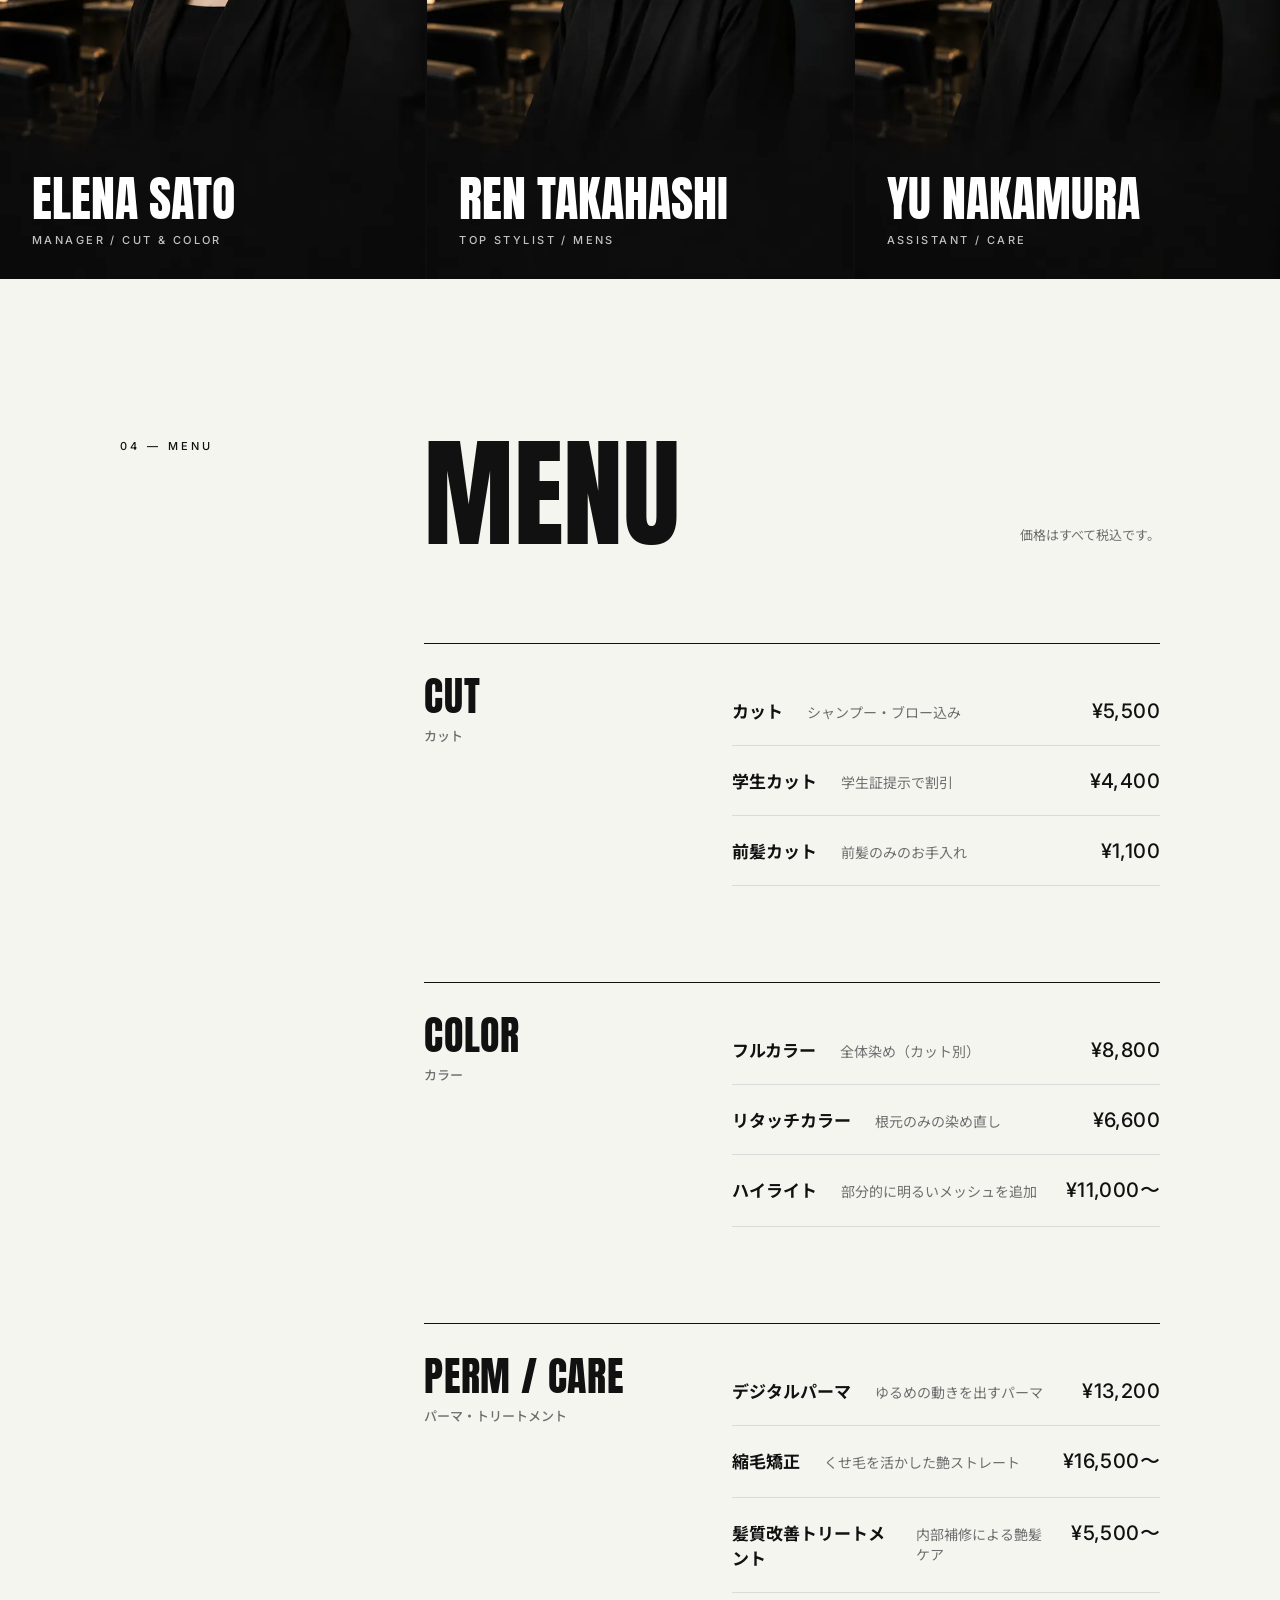
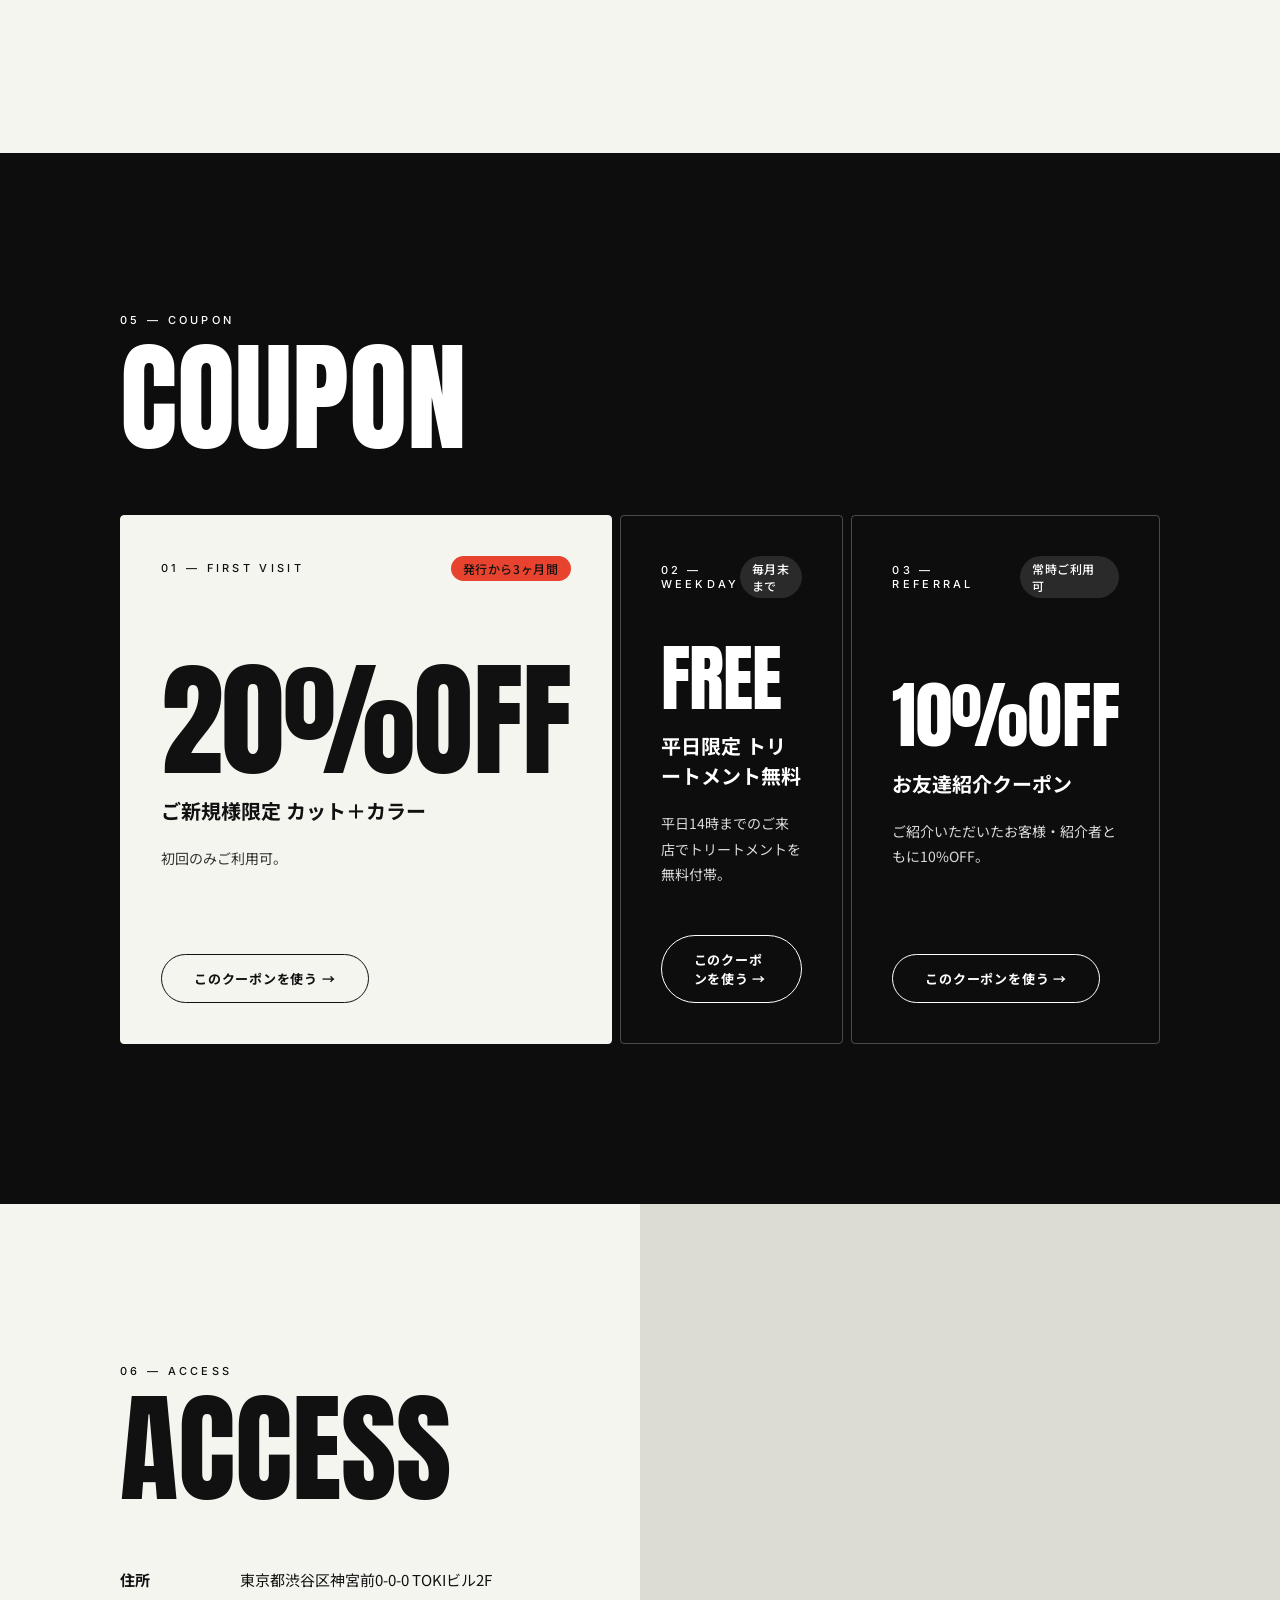
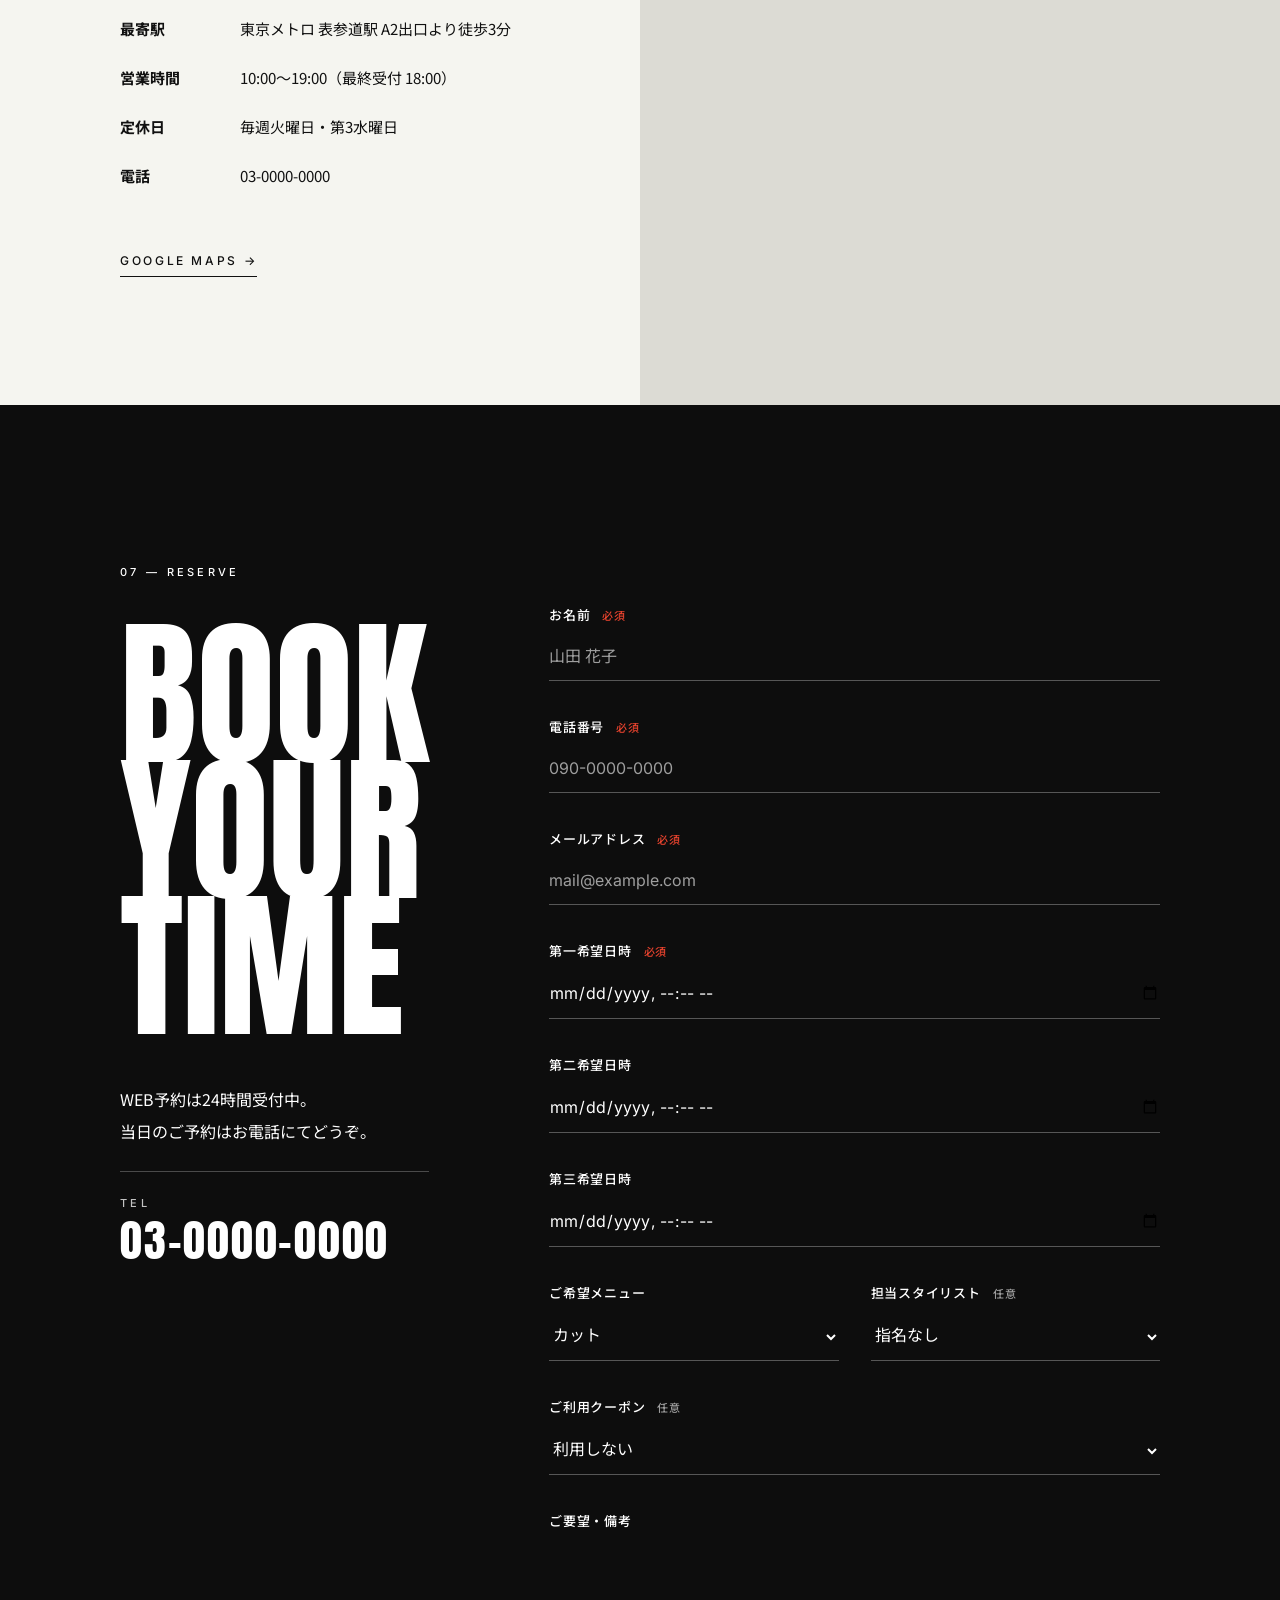
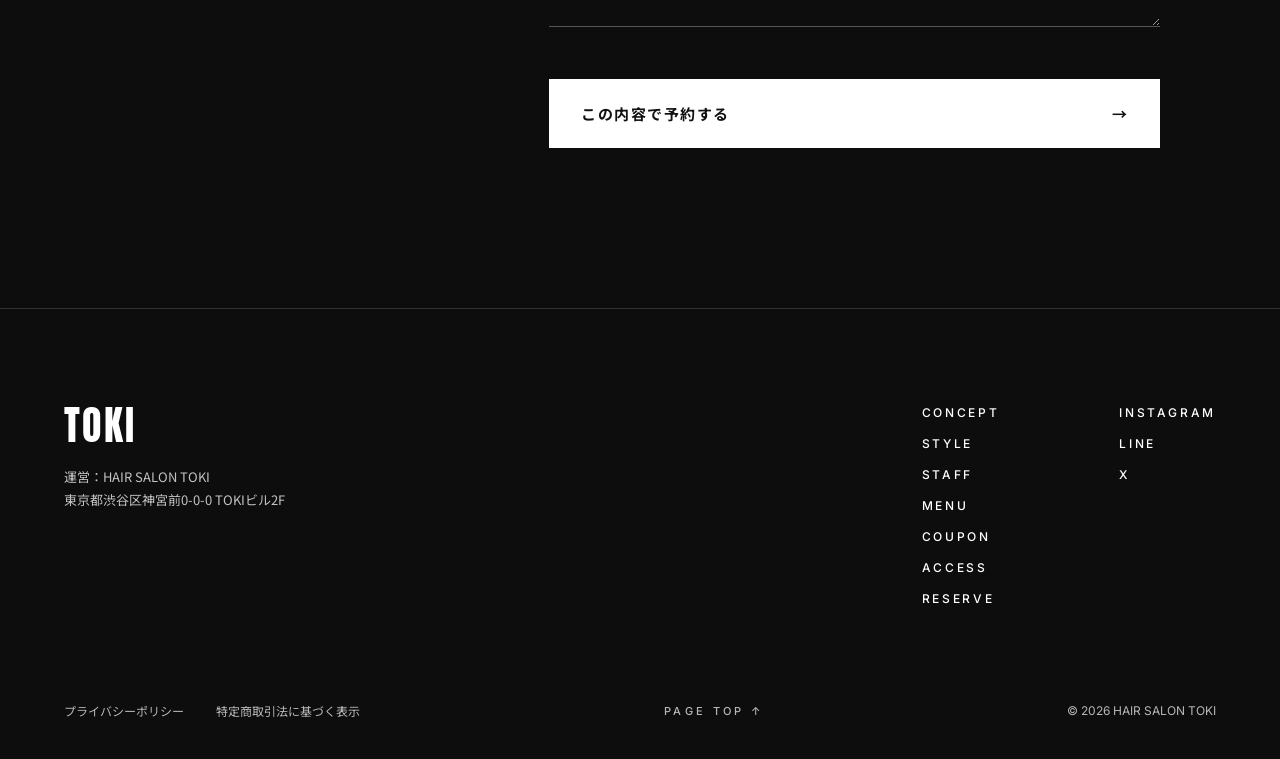
==== commit 02835b5d: "Pass the pre-release checklist items that need no extra material SEO / OGP - Rewrite titles as "page" ====
--- a/index.html
+++ b/index.html
@@ -3,22 +3,79 @@
 <head>
 <meta charset="utf-8">
 <meta name="viewport" content="width=device-width, initial-scale=1">
-<title>HAIR SALON TOKI｜"なりたい"に寄り添う美容室</title>
-<meta name="description" content="表参道の美容室HAIR SALON TOKI。骨格・髪質・ライフスタイルに合わせた似合わせカットとカラーが得意。少人数制で一人ひとりと丁寧に向き合います。ご新規様限定クーポンあり。">
+<title>表参道の美容室｜似合わせカット・カラー | HAIR SALON TOKI</title>
+<meta name="description" content="表参道の美容室HAIR SALON TOKI。骨格・髪質・ライフスタイルに合わせた似合わせカットとカラーが得意です。カウンセリングの時間を大切にした少人数制のプライベートサロンで、一人ひとりと丁寧に向き合います。東京メトロ表参道駅A2出口から徒歩3分。ご新規様限定20%OFFクーポンあり、WEB予約は24時間受付中です。">
+<meta name="robots" content="index, follow">
+<!-- TODO: 公開ドメインが決まったら canonical・og:url を追加し、og:image と JSON-LD の URL を絶対URLにする -->
+<meta property="og:type" content="website">
+<meta property="og:site_name" content="HAIR SALON TOKI">
+<meta property="og:locale" content="ja_JP">
 <meta property="og:title" content="HAIR SALON TOKI｜&quot;なりたい&quot;に寄り添う美容室">
 <meta property="og:description" content="一人ひとりの魅力を引き出す、少人数制のプライベートサロン。カット・カラー・トリートメントを得意とするスタイリストがお迎えします。">
 <meta property="og:image" content="./images/ogp.jpg">
+<meta property="og:image:width" content="1200">
+<meta property="og:image:height" content="630">
 <meta name="twitter:card" content="summary_large_image">
+<meta name="theme-color" content="#0D0D0D">
+<link rel="icon" href="./favicon.ico" sizes="48x48">
+<link rel="icon" href="./favicon-32x32.png" type="image/png" sizes="32x32">
+<link rel="icon" href="./favicon-16x16.png" type="image/png" sizes="16x16">
+<link rel="apple-touch-icon" href="./apple-touch-icon.png">
+<link rel="manifest" href="./site.webmanifest">
 <link rel="preconnect" href="https://fonts.googleapis.com">
 <link rel="preconnect" href="https://fonts.gstatic.com" crossorigin>
-<link href="https://fonts.googleapis.com/css2?family=Anton&family=Inter:wght@400;500;600&family=Noto+Sans+JP:wght@400;500;700;900&display=swap" rel="stylesheet">
+<!-- Web fonts load as media="print" so they don't block the first paint; js/nav.js switches them to "all".
+     The Noto Sans JP URL is generated by tools/update-font-subset.py (run it after changing Japanese text). -->
+<link class="webfonts" rel="stylesheet" href="https://fonts.googleapis.com/css2?family=Anton&amp;family=Inter:wght@400;500;600&amp;display=swap" media="print">
+<link class="webfonts webfonts-jp" rel="stylesheet" href="https://fonts.googleapis.com/css2?family=Noto+Sans+JP:wght@400;500;700;900&amp;display=swap&amp;text=%20%21%22%23%24%25%26%27%28%29%2A%2B%2C-.%2F0123456789%3A%3B%3C%3D%3E%3F%40ABCDEFGHIJKLMNOPQRSTUVWXYZ%5B%5C%5D%5E_%60abcdefghijklmnopqrstuvwxyz%7B%7C%7D~%C2%A5%C2%A9%E2%80%94%E2%80%9C%E2%80%9D%E2%86%91%E2%86%92%E2%89%A4%E3%80%81%E3%80%82%E3%80%8C%E3%80%8D%E3%80%9C%E3%81%82%E3%81%84%E3%81%86%E3%81%88%E3%81%8A%E3%81%8B%E3%81%8C%E3%81%8D%E3%81%8F%E3%81%91%E3%81%93%E3%81%94%E3%81%95%E3%81%97%E3%81%98%E3%81%99%E3%81%9B%E3%81%9D%E3%81%9E%E3%81%9F%E3%81%A0%E3%81%A1%E3%81%A3%E3%81%A4%E3%81%A5%E3%81%A6%E3%81%A7%E3%81%A8%E3%81%A9%E3%81%AA%E3%81%AB%E3%81%AE%E3%81%AF%E3%81%B0%E3%81%B2%E3%81%B3%E3%81%B5%E3%81%B8%E3%81%B9%E3%81%BE%E3%81%BF%E3%82%81%E3%82%82%E3%82%84%E3%82%86%E3%82%88%E3%82%89%E3%82%8A%E3%82%8B%E3%82%8C%E3%82%8F%E3%82%92%E3%82%93%E3%82%A2%E3%82%A3%E3%82%A4%E3%82%A6%E3%82%A8%E3%82%AB%E3%82%AD%E3%82%AE%E3%82%AF%E3%82%B0%E3%82%B1%E3%82%B3%E3%82%B5%E3%82%B6%E3%82%B7%E3%82%B8%E3%82%B9%E3%82%BA%E3%82%BB%E3%82%BF%E3%83%80%E3%83%81%E3%83%83%E3%83%84%E3%83%86%E3%83%87%E3%83%88%E3%83%89%E3%83%8A%E3%83%8B%E3%83%8F%E3%83%90%E3%83%91%E3%83%92%E3%83%93%E3%83%95%E3%83%96%E3%83%97%E3%83%98%E3%83%99%E3%83%9A%E3%83%9C%E3%83%9D%E3%83%9E%E3%83%9F%E3%83%A0%E3%83%A1%E3%83%A3%E3%83%A4%E3%83%A5%E3%83%A9%E3%83%AA%E3%83%AB%E3%83%AC%E3%83%AD%E3%83%B3%E3%83%B6%E3%83%BB%E3%83%BC%E4%B8%80%E4%B8%81%E4%B8%89%E4%B8%8A%E4%B8%8B%E4%B8%AD%E4%B9%BE%E4%BA%88%E4%BA%8B%E4%BA%8C%E4%BA%AC%E4%BA%BA%E4%BB%8B%E4%BB%95%E4%BB%96%E4%BB%98%E4%BB%A4%E4%BB%A5%E4%BB%BB%E4%BC%91%E4%BC%9A%E4%BC%9D%E4%BC%BA%E4%BC%BC%E4%BD%8F%E4%BD%90%E4%BD%93%E4%BD%BF%E4%BE%8B%E4%BE%9B%E4%BE%A1%E4%BF%82%E4%BF%9D%E4%BF%A1%E4%BF%AE%E5%80%8B%E5%81%9C%E5%82%99%E5%85%83%E5%85%88%E5%85%A5%E5%85%A8%E5%86%85%E5%86%8D%E5%86%99%E5%87%A6%E5%87%BA%E5%88%86%E5%88%87%E5%88%9D%E5%88%A5%E5%88%A9%E5%88%B6%E5%89%8A%E5%89%8D%E5%89%A4%E5%89%B2%E5%8A%9B%E5%8A%A0%E5%8A%B9%E5%8B%95%E5%8B%99%E5%8C%BA%E5%8C%BF%E5%8F%82%E5%8F%8B%E5%8F%8E%E5%8F%96%E5%8F%97%E5%8F%A3%E5%8F%AF%E5%8F%B6%E5%8F%B7%E5%90%88%E5%90%8C%E5%90%8D%E5%90%91%E5%90%AB%E5%91%B3%E5%95%86%E5%95%8F%E5%96%84%E5%96%B6%E5%9B%9E%E5%9B%B2%E5%9F%BA%E5%A0%B1%E5%A0%B4%E5%A4%89%E5%A4%96%E5%A4%A7%E5%A4%B1%E5%A7%94%E5%AD%90%E5%AD%A6%E5%AE%88%E5%AE%89%E5%AE%9A%E5%AE%9F%E5%AE%A2%E5%AE%A4%E5%AE%AE%E5%AE%B9%E5%AF%84%E5%AF%8C%E5%AF%A7%E5%AF%BE%E5%B0%8E%E5%B0%91%E5%B1%A5%E5%B1%B1%E5%B8%8C%E5%B8%AD%E5%B8%AF%E5%B8%B8%E5%B9%B3%E5%B9%B4%E5%BA%97%E5%BC%95%E5%BD%93%E5%BD%B9%E5%BE%85%E5%BE%8B%E5%BE%8C%E5%BE%92%E5%BE%93%E5%BE%97%E5%BF%85%E5%BF%9C%E6%80%A7%E6%82%A0%E6%82%A9%E6%83%85%E6%83%B3%E6%84%8F%E6%84%9F%E6%85%8B%E6%88%90%E6%88%BB%E6%89%80%E6%89%8B%E6%89%B1%E6%89%BF%E6%8A%8A%E6%8B%85%E6%8C%81%E6%8C%87%E6%8E%A2%E6%8E%AA%E6%8E%B2%E6%8F%90%E6%8F%A1%E6%90%8D%E6%94%B9%E6%95%B0%E6%95%B4%E6%96%99%E6%96%AD%E6%96%B0%E6%96%B9%E6%96%BD%E6%97%A5%E6%98%8E%E6%99%82%E6%99%AE%E6%9A%AE%E6%9B%9C%E6%9B%B4%E6%9B%BF%E6%9C%80%E6%9C%88%E6%9C%89%E6%9C%9B%E6%9C%AB%E6%9C%AC%E6%9D%91%E6%9D%A5%E6%9D%B1%E6%9E%90%E6%9F%93%E6%9F%94%E6%A0%B9%E6%A0%BC%E6%A1%88%E6%A4%9C%E6%A5%AD%E6%A5%B5%E6%A7%98%E6%A9%8B%E6%AC%84%E6%AC%A1%E6%AD%A2%E6%AD%A3%E6%AD%A9%E6%AD%B4%E6%AE%B5%E6%AF%80%E6%AF%8E%E6%AF%9B%E6%B0%B4%E6%B1%82%E6%B1%BA%E6%B3%81%E6%B3%95%E6%B4%BB%E6%B5%81%E6%B8%8B%E6%BB%85%E6%BC%8F%E7%81%AB%E7%82%B9%E7%84%A1%E7%89%B9%E7%8A%B6%E7%8F%BE%E7%90%86%E7%94%9F%E7%94%A8%E7%94%B0%E7%95%AA%E7%99%BA%E7%9A%84%E7%9A%AE%E7%9B%A3%E7%9B%AE%E7%9B%B4%E7%9C%9F%E7%9D%80%E7%9D%A3%E7%9E%B3%E7%9F%A5%E7%9F%AF%E7%A2%BA%E7%A4%BA%E7%A4%BE%E7%A5%9E%E7%A7%81%E7%A8%8E%E7%A9%BA%E7%AA%93%E7%AB%8B%E7%AC%AC%E7%AE%A1%E7%AF%84%E7%B4%84%E7%B4%B9%E7%B5%82%E7%B5%9E%E7%B5%A1%E7%B7%92%E7%B8%AE%E7%BD%AE%E7%BE%8E%E8%80%83%E8%80%85%E8%82%8C%E8%83%BD%E8%88%97%E8%89%AF%E8%89%B2%E8%89%B6%E8%8A%B1%E8%90%BD%E8%93%AE%E8%96%AC%E8%97%A4%E8%A1%8C%E8%A1%93%E8%A1%A8%E8%A3%9C%E8%A6%81%E8%A6%8B%E8%A6%8F%E8%A6%A7%E8%A7%A3%E8%A8%82%E8%A8%8E%E8%A8%97%E8%A8%98%E8%A8%AD%E8%A8%BA%E8%A8%BC%E8%A9%B1%E8%AA%8D%E8%AA%BF%E8%AB%8B%E8%AC%9B%E8%AD%98%E8%AD%B7%E8%B0%B7%E8%B1%8A%E8%B2%AC%E8%B3%AA%E8%BB%BD%E8%BC%89%E8%BE%BC%E8%BF%BD%E9%80%81%E9%80%8F%E9%80%9A%E9%80%9F%E9%80%A3%E9%80%B1%E9%81%8B%E9%81%8E%E9%81%93%E9%81%94%E9%81%A9%E9%81%B5%E9%83%A8%E9%83%BD%E9%87%91%E9%8C%B2%E9%95%B7%E9%96%8B%E9%96%93%E9%96%A2%E9%98%B2%E9%99%90%E9%99%A4%E9%9A%8E%E9%9B%86%E9%9B%BB%E9%A0%88%E9%A0%AD%E9%A1%94%E9%A7%85%E9%AA%A8%E9%AB%98%E9%AB%AA%EF%BC%88%EF%BC%89%EF%BC%8B%EF%BC%9A%EF%BD%9C" media="print">
+<noscript><link rel="stylesheet" href="https://fonts.googleapis.com/css2?family=Anton&amp;family=Inter:wght@400;500;600&amp;display=swap"><link rel="stylesheet" href="https://fonts.googleapis.com/css2?family=Noto+Sans+JP:wght@400;500;700;900&amp;display=swap&amp;text=%20%21%22%23%24%25%26%27%28%29%2A%2B%2C-.%2F0123456789%3A%3B%3C%3D%3E%3F%40ABCDEFGHIJKLMNOPQRSTUVWXYZ%5B%5C%5D%5E_%60abcdefghijklmnopqrstuvwxyz%7B%7C%7D~%C2%A5%C2%A9%E2%80%94%E2%80%9C%E2%80%9D%E2%86%91%E2%86%92%E2%89%A4%E3%80%81%E3%80%82%E3%80%8C%E3%80%8D%E3%80%9C%E3%81%82%E3%81%84%E3%81%86%E3%81%88%E3%81%8A%E3%81%8B%E3%81%8C%E3%81%8D%E3%81%8F%E3%81%91%E3%81%93%E3%81%94%E3%81%95%E3%81%97%E3%81%98%E3%81%99%E3%81%9B%E3%81%9D%E3%81%9E%E3%81%9F%E3%81%A0%E3%81%A1%E3%81%A3%E3%81%A4%E3%81%A5%E3%81%A6%E3%81%A7%E3%81%A8%E3%81%A9%E3%81%AA%E3%81%AB%E3%81%AE%E3%81%AF%E3%81%B0%E3%81%B2%E3%81%B3%E3%81%B5%E3%81%B8%E3%81%B9%E3%81%BE%E3%81%BF%E3%82%81%E3%82%82%E3%82%84%E3%82%86%E3%82%88%E3%82%89%E3%82%8A%E3%82%8B%E3%82%8C%E3%82%8F%E3%82%92%E3%82%93%E3%82%A2%E3%82%A3%E3%82%A4%E3%82%A6%E3%82%A8%E3%82%AB%E3%82%AD%E3%82%AE%E3%82%AF%E3%82%B0%E3%82%B1%E3%82%B3%E3%82%B5%E3%82%B6%E3%82%B7%E3%82%B8%E3%82%B9%E3%82%BA%E3%82%BB%E3%82%BF%E3%83%80%E3%83%81%E3%83%83%E3%83%84%E3%83%86%E3%83%87%E3%83%88%E3%83%89%E3%83%8A%E3%83%8B%E3%83%8F%E3%83%90%E3%83%91%E3%83%92%E3%83%93%E3%83%95%E3%83%96%E3%83%97%E3%83%98%E3%83%99%E3%83%9A%E3%83%9C%E3%83%9D%E3%83%9E%E3%83%9F%E3%83%A0%E3%83%A1%E3%83%A3%E3%83%A4%E3%83%A5%E3%83%A9%E3%83%AA%E3%83%AB%E3%83%AC%E3%83%AD%E3%83%B3%E3%83%B6%E3%83%BB%E3%83%BC%E4%B8%80%E4%B8%81%E4%B8%89%E4%B8%8A%E4%B8%8B%E4%B8%AD%E4%B9%BE%E4%BA%88%E4%BA%8B%E4%BA%8C%E4%BA%AC%E4%BA%BA%E4%BB%8B%E4%BB%95%E4%BB%96%E4%BB%98%E4%BB%A4%E4%BB%A5%E4%BB%BB%E4%BC%91%E4%BC%9A%E4%BC%9D%E4%BC%BA%E4%BC%BC%E4%BD%8F%E4%BD%90%E4%BD%93%E4%BD%BF%E4%BE%8B%E4%BE%9B%E4%BE%A1%E4%BF%82%E4%BF%9D%E4%BF%A1%E4%BF%AE%E5%80%8B%E5%81%9C%E5%82%99%E5%85%83%E5%85%88%E5%85%A5%E5%85%A8%E5%86%85%E5%86%8D%E5%86%99%E5%87%A6%E5%87%BA%E5%88%86%E5%88%87%E5%88%9D%E5%88%A5%E5%88%A9%E5%88%B6%E5%89%8A%E5%89%8D%E5%89%A4%E5%89%B2%E5%8A%9B%E5%8A%A0%E5%8A%B9%E5%8B%95%E5%8B%99%E5%8C%BA%E5%8C%BF%E5%8F%82%E5%8F%8B%E5%8F%8E%E5%8F%96%E5%8F%97%E5%8F%A3%E5%8F%AF%E5%8F%B6%E5%8F%B7%E5%90%88%E5%90%8C%E5%90%8D%E5%90%91%E5%90%AB%E5%91%B3%E5%95%86%E5%95%8F%E5%96%84%E5%96%B6%E5%9B%9E%E5%9B%B2%E5%9F%BA%E5%A0%B1%E5%A0%B4%E5%A4%89%E5%A4%96%E5%A4%A7%E5%A4%B1%E5%A7%94%E5%AD%90%E5%AD%A6%E5%AE%88%E5%AE%89%E5%AE%9A%E5%AE%9F%E5%AE%A2%E5%AE%A4%E5%AE%AE%E5%AE%B9%E5%AF%84%E5%AF%8C%E5%AF%A7%E5%AF%BE%E5%B0%8E%E5%B0%91%E5%B1%A5%E5%B1%B1%E5%B8%8C%E5%B8%AD%E5%B8%AF%E5%B8%B8%E5%B9%B3%E5%B9%B4%E5%BA%97%E5%BC%95%E5%BD%93%E5%BD%B9%E5%BE%85%E5%BE%8B%E5%BE%8C%E5%BE%92%E5%BE%93%E5%BE%97%E5%BF%85%E5%BF%9C%E6%80%A7%E6%82%A0%E6%82%A9%E6%83%85%E6%83%B3%E6%84%8F%E6%84%9F%E6%85%8B%E6%88%90%E6%88%BB%E6%89%80%E6%89%8B%E6%89%B1%E6%89%BF%E6%8A%8A%E6%8B%85%E6%8C%81%E6%8C%87%E6%8E%A2%E6%8E%AA%E6%8E%B2%E6%8F%90%E6%8F%A1%E6%90%8D%E6%94%B9%E6%95%B0%E6%95%B4%E6%96%99%E6%96%AD%E6%96%B0%E6%96%B9%E6%96%BD%E6%97%A5%E6%98%8E%E6%99%82%E6%99%AE%E6%9A%AE%E6%9B%9C%E6%9B%B4%E6%9B%BF%E6%9C%80%E6%9C%88%E6%9C%89%E6%9C%9B%E6%9C%AB%E6%9C%AC%E6%9D%91%E6%9D%A5%E6%9D%B1%E6%9E%90%E6%9F%93%E6%9F%94%E6%A0%B9%E6%A0%BC%E6%A1%88%E6%A4%9C%E6%A5%AD%E6%A5%B5%E6%A7%98%E6%A9%8B%E6%AC%84%E6%AC%A1%E6%AD%A2%E6%AD%A3%E6%AD%A9%E6%AD%B4%E6%AE%B5%E6%AF%80%E6%AF%8E%E6%AF%9B%E6%B0%B4%E6%B1%82%E6%B1%BA%E6%B3%81%E6%B3%95%E6%B4%BB%E6%B5%81%E6%B8%8B%E6%BB%85%E6%BC%8F%E7%81%AB%E7%82%B9%E7%84%A1%E7%89%B9%E7%8A%B6%E7%8F%BE%E7%90%86%E7%94%9F%E7%94%A8%E7%94%B0%E7%95%AA%E7%99%BA%E7%9A%84%E7%9A%AE%E7%9B%A3%E7%9B%AE%E7%9B%B4%E7%9C%9F%E7%9D%80%E7%9D%A3%E7%9E%B3%E7%9F%A5%E7%9F%AF%E7%A2%BA%E7%A4%BA%E7%A4%BE%E7%A5%9E%E7%A7%81%E7%A8%8E%E7%A9%BA%E7%AA%93%E7%AB%8B%E7%AC%AC%E7%AE%A1%E7%AF%84%E7%B4%84%E7%B4%B9%E7%B5%82%E7%B5%9E%E7%B5%A1%E7%B7%92%E7%B8%AE%E7%BD%AE%E7%BE%8E%E8%80%83%E8%80%85%E8%82%8C%E8%83%BD%E8%88%97%E8%89%AF%E8%89%B2%E8%89%B6%E8%8A%B1%E8%90%BD%E8%93%AE%E8%96%AC%E8%97%A4%E8%A1%8C%E8%A1%93%E8%A1%A8%E8%A3%9C%E8%A6%81%E8%A6%8B%E8%A6%8F%E8%A6%A7%E8%A7%A3%E8%A8%82%E8%A8%8E%E8%A8%97%E8%A8%98%E8%A8%AD%E8%A8%BA%E8%A8%BC%E8%A9%B1%E8%AA%8D%E8%AA%BF%E8%AB%8B%E8%AC%9B%E8%AD%98%E8%AD%B7%E8%B0%B7%E8%B1%8A%E8%B2%AC%E8%B3%AA%E8%BB%BD%E8%BC%89%E8%BE%BC%E8%BF%BD%E9%80%81%E9%80%8F%E9%80%9A%E9%80%9F%E9%80%A3%E9%80%B1%E9%81%8B%E9%81%8E%E9%81%93%E9%81%94%E9%81%A9%E9%81%B5%E9%83%A8%E9%83%BD%E9%87%91%E9%8C%B2%E9%95%B7%E9%96%8B%E9%96%93%E9%96%A2%E9%98%B2%E9%99%90%E9%99%A4%E9%9A%8E%E9%9B%86%E9%9B%BB%E9%A0%88%E9%A0%AD%E9%A1%94%E9%A7%85%E9%AA%A8%E9%AB%98%E9%AB%AA%EF%BC%88%EF%BC%89%EF%BC%8B%EF%BC%9A%EF%BD%9C"></noscript>
 <link rel="stylesheet" href="./css/style.css">
+<script type="application/ld+json">
+{
+  "@context": "https://schema.org",
+  "@graph": [
+    {
+      "@type": "HairSalon",
+      "@id": "./#salon",
+      "name": "HAIR SALON TOKI",
+      "url": "./",
+      "image": "./images/ogp.jpg",
+      "logo": "./icon-512.png",
+      "description": "骨格・髪質・ライフスタイルに合わせた似合わせカットとカラーが得意な、表参道の少人数制プライベートサロン。",
+      "telephone": "03-0000-0000",
+      "priceRange": "¥1,100〜",
+      "address": {
+        "@type": "PostalAddress",
+        "addressCountry": "JP",
+        "addressRegion": "東京都",
+        "addressLocality": "渋谷区",
+        "streetAddress": "神宮前0-0-0 TOKIビル2F"
+      },
+      "openingHoursSpecification": [
+        {
+          "@type": "OpeningHoursSpecification",
+          "dayOfWeek": [
+            "Monday",
+            "Wednesday",
+            "Thursday",
+            "Friday",
+            "Saturday",
+            "Sunday"
+          ],
+          "opens": "10:00",
+          "closes": "19:00"
+        }
+      ]
+    }
+  ]
+}
+</script>
 </head>
 <body>
 <div class="page">
 
   <section id="top" class="home-hero">
-    <img class="home-hero__img" src="./images/hero-main.jpg" alt="施術中のスタイリストとお客様の様子" width="1586" height="992" fetchpriority="high">
+    <img class="home-hero__img" src="./images/hero-main.webp" alt="施術中のスタイリストとお客様の様子" width="1586" height="992" fetchpriority="high">
     <div class="home-hero__shade"></div>
     <header class="site-header">
       <a href="index.html" class="site-header__logo" aria-current="page">TOKI</a>
@@ -75,19 +132,19 @@
       </div>
       <ul class="home-style__grid">
         <li><a href="style.html#style-01" class="home-style__item">
-          <div class="home-style__photo"><img src="./images/style-01.jpg" alt="ナチュラルレイヤーのヘアスタイル" width="1086" height="1448" loading="lazy"></div>
+          <div class="home-style__photo"><img src="./images/style-01.webp" srcset="./images/style-01-640.webp 640w, ./images/style-01.webp 1086w" sizes="(max-width: 1023px) 50vw, 25vw" alt="ナチュラルレイヤーのヘアスタイル" width="1086" height="1448" loading="lazy"></div>
           <div class="home-style__caption"><span>01</span><span>NATURAL LAYER</span></div>
         </a></li>
         <li><a href="style.html#style-02" class="home-style__item">
-          <div class="home-style__photo"><img src="./images/style-02.jpg" alt="ミルクティーベージュカラーの仕上がり" width="1086" height="1448" loading="lazy"></div>
+          <div class="home-style__photo"><img src="./images/style-02.webp" srcset="./images/style-02-640.webp 640w, ./images/style-02.webp 1086w" sizes="(max-width: 1023px) 50vw, 25vw" alt="ミルクティーベージュカラーの仕上がり" width="1086" height="1448" loading="lazy"></div>
           <div class="home-style__caption"><span>02</span><span>MILK TEA BEIGE</span></div>
         </a></li>
         <li><a href="style.html#style-03" class="home-style__item">
-          <div class="home-style__photo"><img src="./images/style-03.jpg" alt="ゆるふわパーマボブのスタイル" width="1086" height="1448" loading="lazy"></div>
+          <div class="home-style__photo"><img src="./images/style-03.webp" srcset="./images/style-03-640.webp 640w, ./images/style-03.webp 1086w" sizes="(max-width: 1023px) 50vw, 25vw" alt="ゆるふわパーマボブのスタイル" width="1086" height="1448" loading="lazy"></div>
           <div class="home-style__caption"><span>03</span><span>SOFT PERM BOB</span></div>
         </a></li>
         <li><a href="style.html#style-04" class="home-style__item">
-          <div class="home-style__photo"><img src="./images/style-04.jpg" alt="艶感のあるロングストレート" width="1086" height="1448" loading="lazy"></div>
+          <div class="home-style__photo"><img src="./images/style-04.webp" srcset="./images/style-04-640.webp 640w, ./images/style-04.webp 1086w" sizes="(max-width: 1023px) 50vw, 25vw" alt="艶感のあるロングストレート" width="1086" height="1448" loading="lazy"></div>
           <div class="home-style__caption"><span>04</span><span>GLOSSY STRAIGHT</span></div>
         </a></li>
       </ul>
@@ -102,15 +159,15 @@
       </div>
       <ul class="home-staff__grid">
         <li class="home-staff__card">
-          <img src="./images/staff-01.jpg" alt="佐藤スタイリストの写真" width="1122" height="1402" loading="lazy">
+          <img src="./images/staff-01.webp" srcset="./images/staff-01-640.webp 640w, ./images/staff-01.webp 1122w" sizes="(max-width: 639px) 50vw, 33vw" alt="佐藤スタイリストの写真" width="1122" height="1402" loading="lazy">
           <div class="home-staff__name"><span class="home-staff__name-en">ELENA SATO</span><span class="home-staff__role">MANAGER / CUT &amp; COLOR</span></div>
         </li>
         <li class="home-staff__card">
-          <img src="./images/staff-02.jpg" alt="高橋スタイリストの写真" width="1122" height="1402" loading="lazy">
+          <img src="./images/staff-02.webp" srcset="./images/staff-02-640.webp 640w, ./images/staff-02.webp 1122w" sizes="(max-width: 639px) 50vw, 33vw" alt="高橋スタイリストの写真" width="1122" height="1402" loading="lazy">
           <div class="home-staff__name"><span class="home-staff__name-en">REN TAKAHASHI</span><span class="home-staff__role">TOP STYLIST / MENS</span></div>
         </li>
         <li class="home-staff__card">
-          <img src="./images/staff-03.jpg" alt="中村スタッフの写真" width="1122" height="1402" loading="lazy">
+          <img src="./images/staff-03.webp" srcset="./images/staff-03-640.webp 640w, ./images/staff-03.webp 1122w" sizes="(max-width: 639px) 100vw, 33vw" alt="中村スタッフの写真" width="1122" height="1402" loading="lazy">
           <div class="home-staff__name"><span class="home-staff__name-en">YU NAKAMURA</span><span class="home-staff__role">ASSISTANT / CARE</span></div>
         </li>
       </ul>
@@ -282,40 +339,27 @@
         <a href="access.html">ACCESS</a>
         <a href="reserve.html">RESERVE</a>
       </nav>
+      <!-- TODO: SNS の URL は仮（_sample）。確定したら7ページすべて差し替える -->
       <nav class="site-footer__nav" aria-label="SNS">
-        <a href="#">INSTAGRAM</a>
-        <a href="#">LINE</a>
-        <a href="#">X</a>
+        <a href="https://www.instagram.com/hairsalon_toki_sample/" target="_blank" rel="noopener noreferrer" lang="en">INSTAGRAM<span class="visually-hidden" lang="ja">（新しいタブで開きます）</span></a>
+        <a href="https://line.me/R/ti/p/@hairsalon_toki_sample" target="_blank" rel="noopener noreferrer" lang="en">LINE<span class="visually-hidden" lang="ja">（新しいタブで開きます）</span></a>
+        <a href="https://x.com/hairsalon_toki_sample" target="_blank" rel="noopener noreferrer" lang="en">X<span class="visually-hidden" lang="ja">（新しいタブで開きます）</span></a>
       </nav>
     </div>
     <div class="site-footer__bottom">
       <div class="site-footer__legal">
-        <a href="/privacy-policy">プライバシーポリシー</a>
-        <a href="/law">特定商取引法に基づく表示</a>
+        <a href="privacy-policy.html">プライバシーポリシー</a>
+        <a href="law.html">特定商取引法に基づく表示</a>
       </div>
       <a href="#top" class="eyebrow">PAGE TOP ↑</a>
-      <small class="site-footer__copy">©HAIR SALON TOKI</small>
+      <small class="site-footer__copy">© 2026 HAIR SALON TOKI</small>
     </div>
   </footer>
 
 </div>
-<script>
-  // TODO: 送信先（予約システム・メール送信API）が決まったら、ここで送信処理を行う。
-  // 現状はデザインどおりボタンの表示を切り替えるのみで、入力内容はどこにも送信されない。
-  (function () {
-    var form = document.getElementById('home-reserve-form');
-    var button = form.querySelector('.form__submit');
-    var status = document.getElementById('home-reserve-status');
-    var sentText = '送信しました。確認のご連絡をお待ちください';
-    form.addEventListener('submit', function (e) {
-      e.preventDefault();
-      button.querySelector('.form__submit-label').textContent = sentText;
-      button.disabled = true;
-      status.textContent = sentText;
-    });
-  })();
-</script>
 <script src="./js/nav.js" defer></script>
+<script src="./js/track.js" defer></script>
 <script src="./js/coupon.js" defer></script>
+<script src="./js/reserve-form.js" defer></script>
 </body>
 </html>
--- a/css/style.css
+++ b/css/style.css
@@ -11,9 +11,10 @@
   --c-muted: rgba(255, 255, 255, .75);
   --c-line: rgba(255, 255, 255, .2);
 
-  --f-display: "Anton", sans-serif;
-  --f-latin: "Inter", sans-serif;
-  --f-jp: "Noto Sans JP", sans-serif;
+  /* Fallbacks follow DESIGN.md §3 (also used for characters outside the Noto Sans JP subset) */
+  --f-display: "Anton", "Oswald", sans-serif;
+  --f-latin: "Inter", system-ui, -apple-system, sans-serif;
+  --f-jp: "Noto Sans JP", "Hiragino Sans", sans-serif;
 
   /* How far the viewport is below the 1440px design width (0 at ≥1440px).
      Used to scale oversized display type down on narrow desktops (1024–1439px);
@@ -28,7 +29,7 @@
 body {
   margin: 0;
   background: var(--c-bg);
-  font-family: "Inter", "Noto Sans JP", sans-serif;
+  font-family: "Inter", "Noto Sans JP", "Hiragino Sans", sans-serif;
   -webkit-font-smoothing: antialiased;
 }
 a { color: inherit; text-decoration: none; }
@@ -480,7 +481,10 @@
   font: 500 12px var(--f-jp);
   letter-spacing: .05em;
 }
-.coupon--featured .coupon__period { background: var(--c-accent); }
+.coupon--featured .coupon__period {
+  background: var(--c-accent);
+  color: var(--c-ink); /* white on the accent is only 3.98:1 */
+}
 .coupon__main {
   display: flex;
   flex-direction: column;
@@ -669,7 +673,7 @@
 .reserve__coupon-tag {
   padding: 4px 12px;
   background: var(--c-accent);
-  color: #fff;
+  color: var(--c-ink); /* white on the accent is only 3.98:1 */
   border-radius: 999px;
   font: 700 12px var(--f-jp);
   letter-spacing: .05em;
@@ -727,6 +731,8 @@
 .field__req,
 .field__opt { font: 500 11px var(--f-jp); }
 .field__req { color: var(--c-accent); }
+/* The accent red is 3.6:1 on the light background, so light forms use ink */
+.form:not(.form--dark) .field__req { color: var(--c-ink); font-weight: 700; }
 .field__opt { color: #6E6E6E; }
 .field input,
 .field select,
@@ -761,7 +767,7 @@
 }
 .form__submit:hover {
   background: var(--c-accent);
-  color: #fff;
+  color: var(--c-ink);
 }
 /* Applied coupon banner (booking forms and the completion screen) */
 .coupon-applied {
@@ -823,6 +829,54 @@
   letter-spacing: .22em;
 }
 
+/* Legal text pages (privacy policy) */
+.page-hero__title--long { font-size: calc(128px - var(--shrink) * .1); }
+.legal { padding: 128px var(--gutter); }
+.legal__inner {
+  display: flex;
+  flex-direction: column;
+  gap: 56px;
+  max-width: 760px;
+  margin: 0 auto;
+  font: 400 16px/2 var(--f-jp);
+}
+.legal__intro,
+.legal__section p { text-wrap: pretty; }
+.legal__section {
+  display: flex;
+  flex-direction: column;
+  gap: 16px;
+  padding-top: 32px;
+  border-top: 1px solid var(--c-ink);
+}
+.legal__title { margin: 0; font: 700 20px/1.5 var(--f-jp); }
+.legal__section ul {
+  display: flex;
+  flex-direction: column;
+  gap: 4px;
+  margin: 0;
+  padding-left: 1.4em;
+}
+.legal__date { font-size: 14px; text-align: right; }
+
+/* 404 */
+.notfound {
+  display: flex;
+  flex-direction: column;
+  gap: 40px;
+  padding: 96px var(--gutter) 128px;
+}
+.notfound__text { font: 400 16px/2 var(--f-jp); }
+.notfound__links {
+  display: flex;
+  flex-wrap: wrap;
+  align-items: center;
+  gap: 24px 40px;
+  margin: 0;
+  padding: 0;
+  list-style: none;
+}
+
 /* Reserve CTA band */
 .cta-band {
   display: flex;
@@ -850,11 +904,13 @@
   gap: 20px;
   align-items: flex-end;
   padding-bottom: 12px;
+  flex-shrink: 0; /* keep the button on one line next to the large title */
 }
 .btn-solid {
   display: flex;
   align-items: center;
   gap: 40px;
+  white-space: nowrap;
   padding: 22px 40px;
   background: var(--c-ink);
   color: #fff;
@@ -1227,6 +1283,9 @@
 .form--dark .field select:focus,
 .form--dark .field textarea:focus { border-bottom-color: #fff; }
 .form--dark option { color: var(--c-ink); }
+/* #6E6E6E is only 3.8:1 on the dark background */
+.form--dark ::placeholder,
+.form--dark .field__opt { color: rgba(255, 255, 255, .6); }
 .form--dark .form__submit {
   padding: 24px 32px;
   background: #fff;
@@ -1234,7 +1293,7 @@
 }
 .form--dark .form__submit:hover {
   background: var(--c-accent);
-  color: #fff;
+  color: var(--c-ink);
 }
 .form__submit:disabled {
   cursor: default;
@@ -1399,6 +1458,9 @@
   .page-hero__aside { padding-bottom: 0; }
   .page-hero__watermark { font-size: 320px; bottom: -40px; }
   .page-hero__watermark--sm { font-size: 240px; }
+  .page-hero__title--long { font-size: 88px; }
+  .legal { padding: 96px var(--gutter); }
+  .notfound { padding: 72px var(--gutter) 96px; }
 
   /* Staff page */
   .staff-list { padding: 0 var(--gutter) 96px; }
@@ -1587,6 +1649,12 @@
   .page-hero__lead { font-size: 15px; line-height: 1.9; }
   .page-hero__watermark { font-size: 200px; bottom: -24px; left: -12px; }
   .page-hero__watermark--sm { font-size: 160px; }
+  .page-hero__title--long { font-size: 52px; }
+  .legal { padding: 72px var(--gutter); }
+  .legal__inner { gap: 40px; font-size: 15px; line-height: 1.9; }
+  .legal__title { font-size: 18px; }
+  .notfound { gap: 32px; padding: 56px var(--gutter) 72px; }
+  .notfound__text { font-size: 15px; }
 
   /* Staff page */
   .staff-list { padding-bottom: 64px; }
